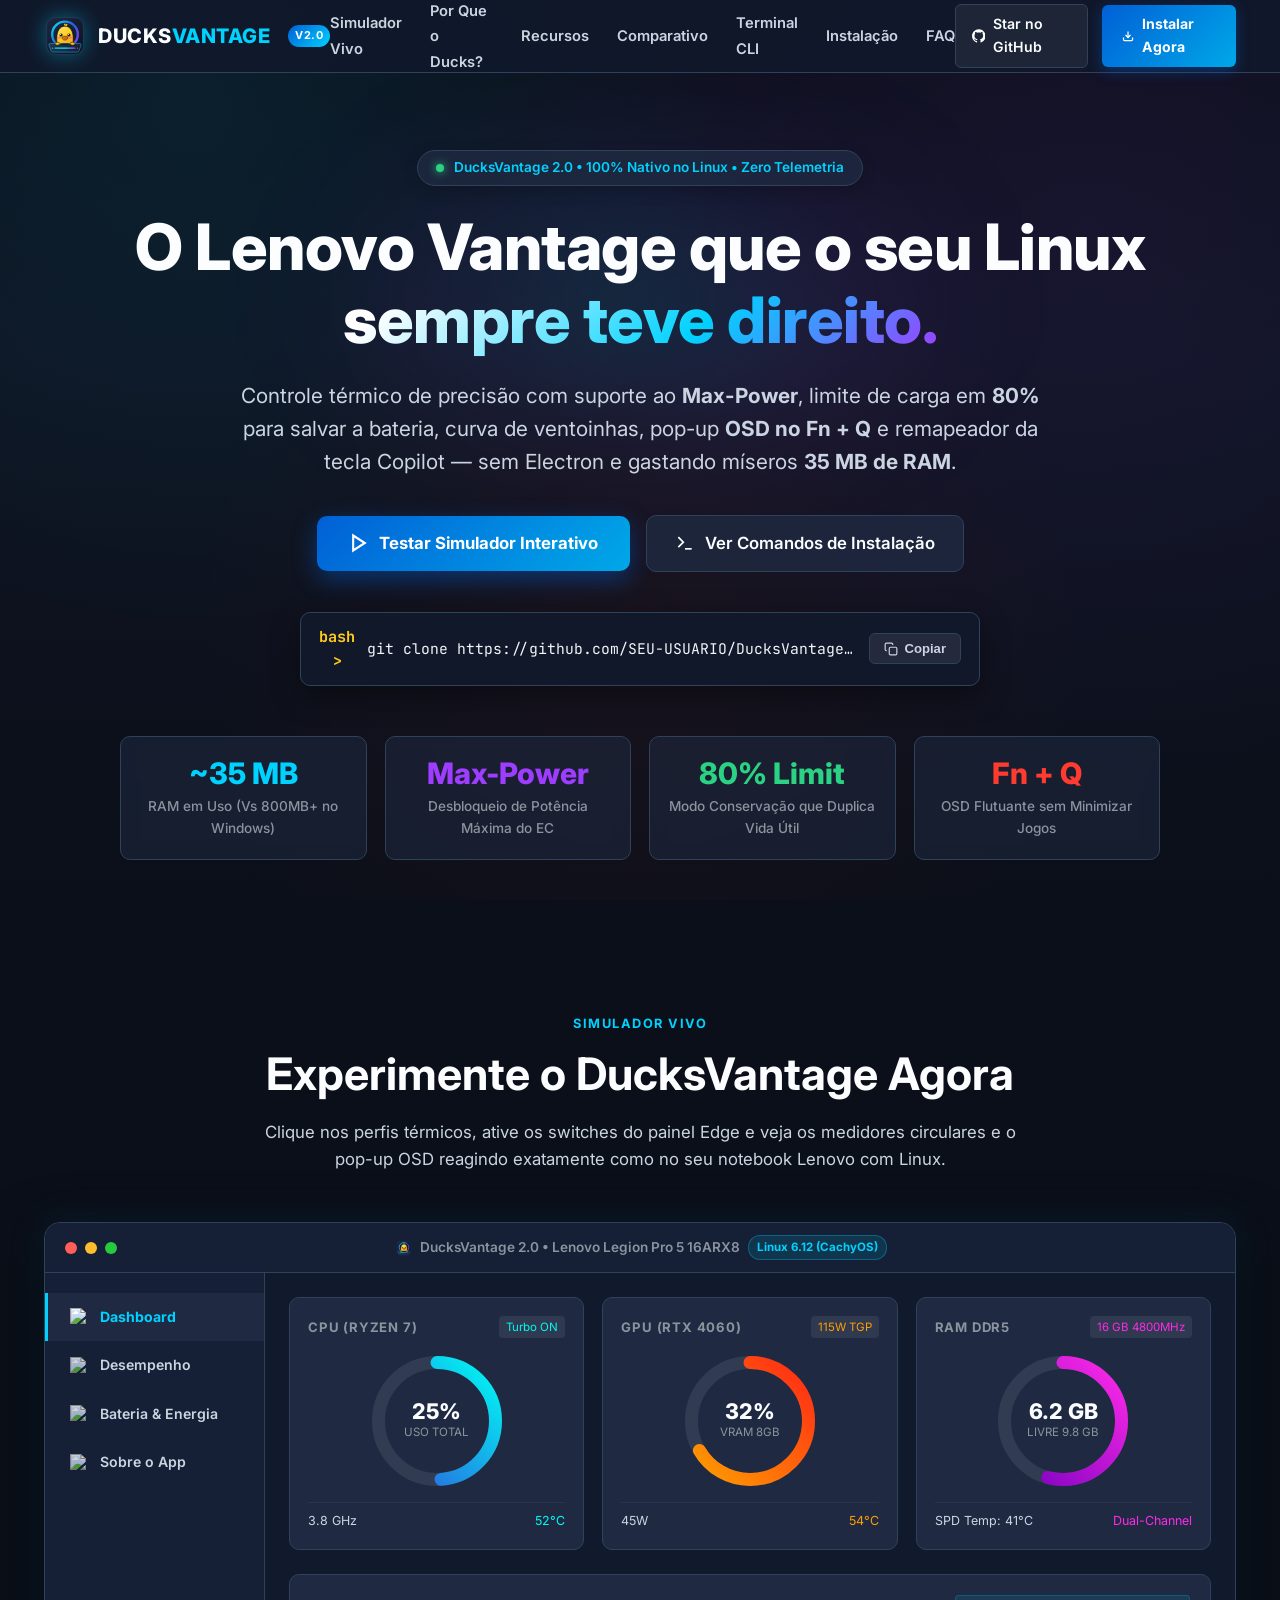
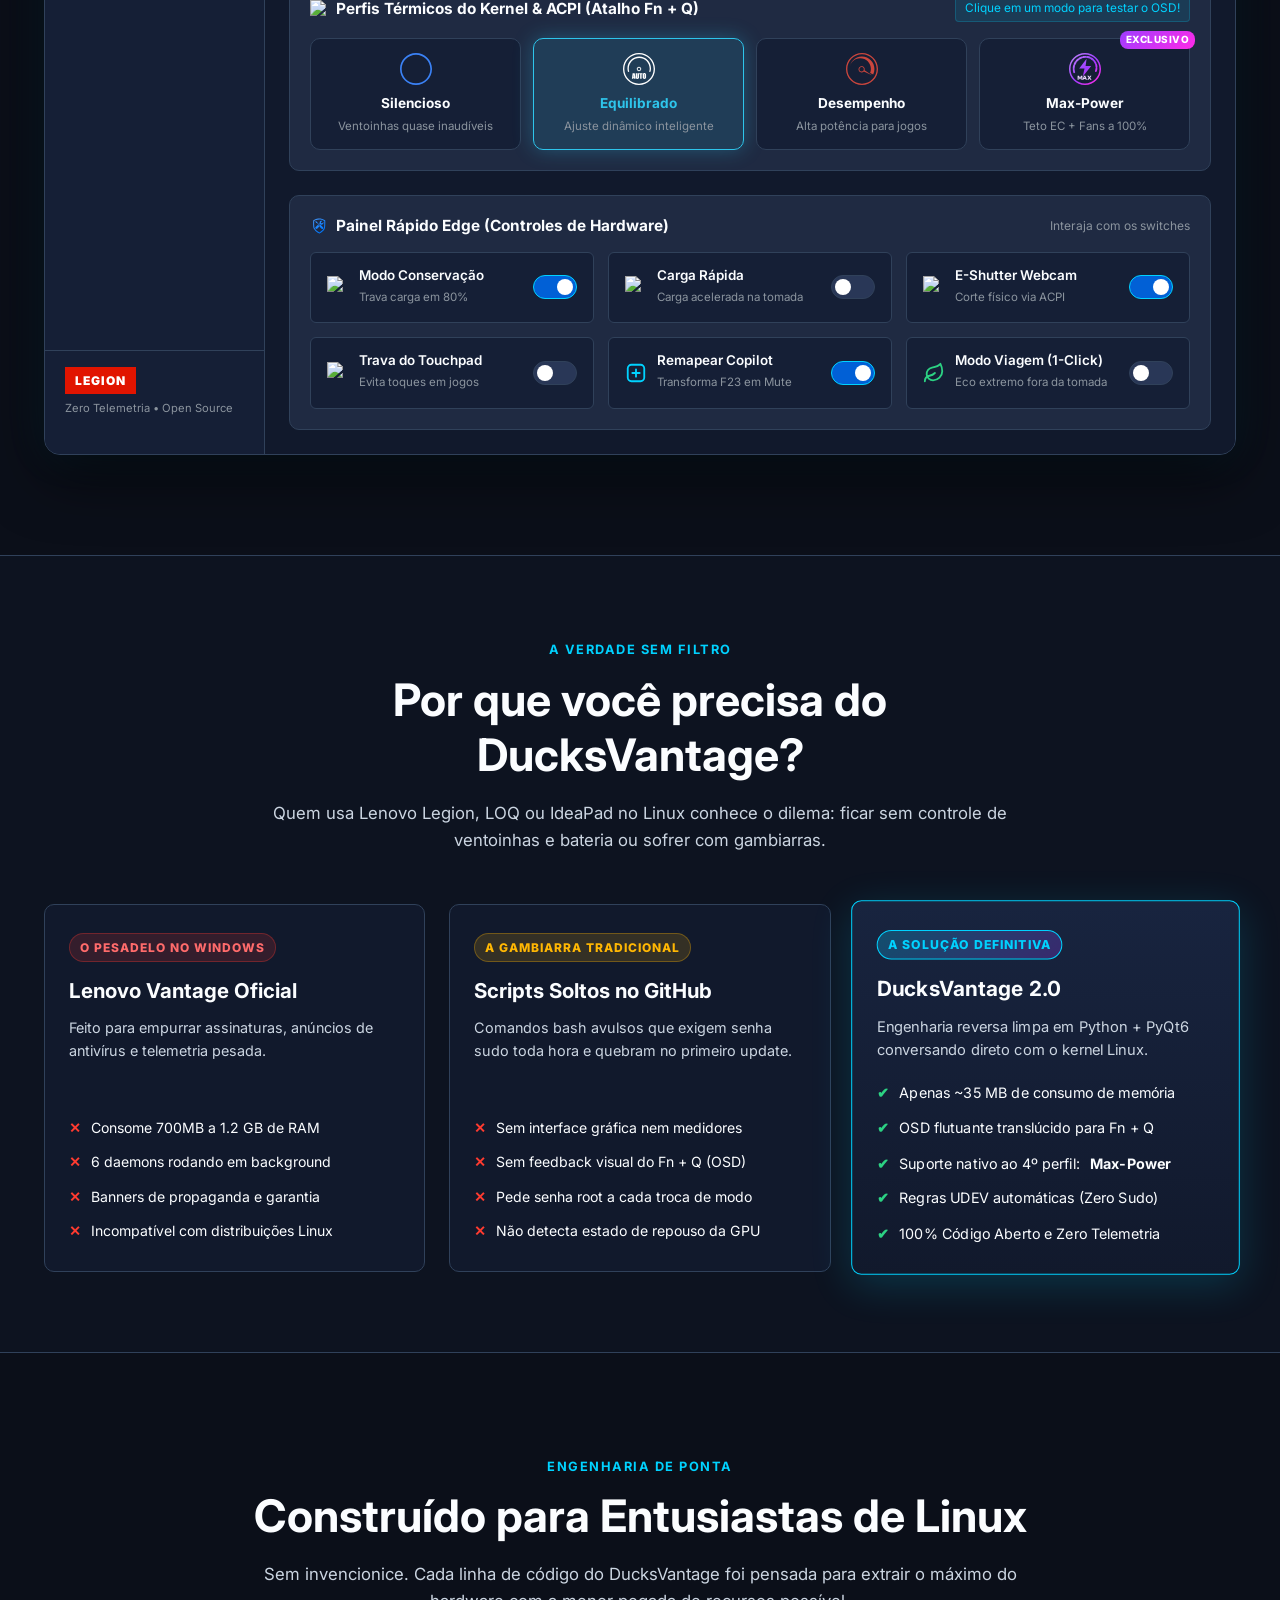
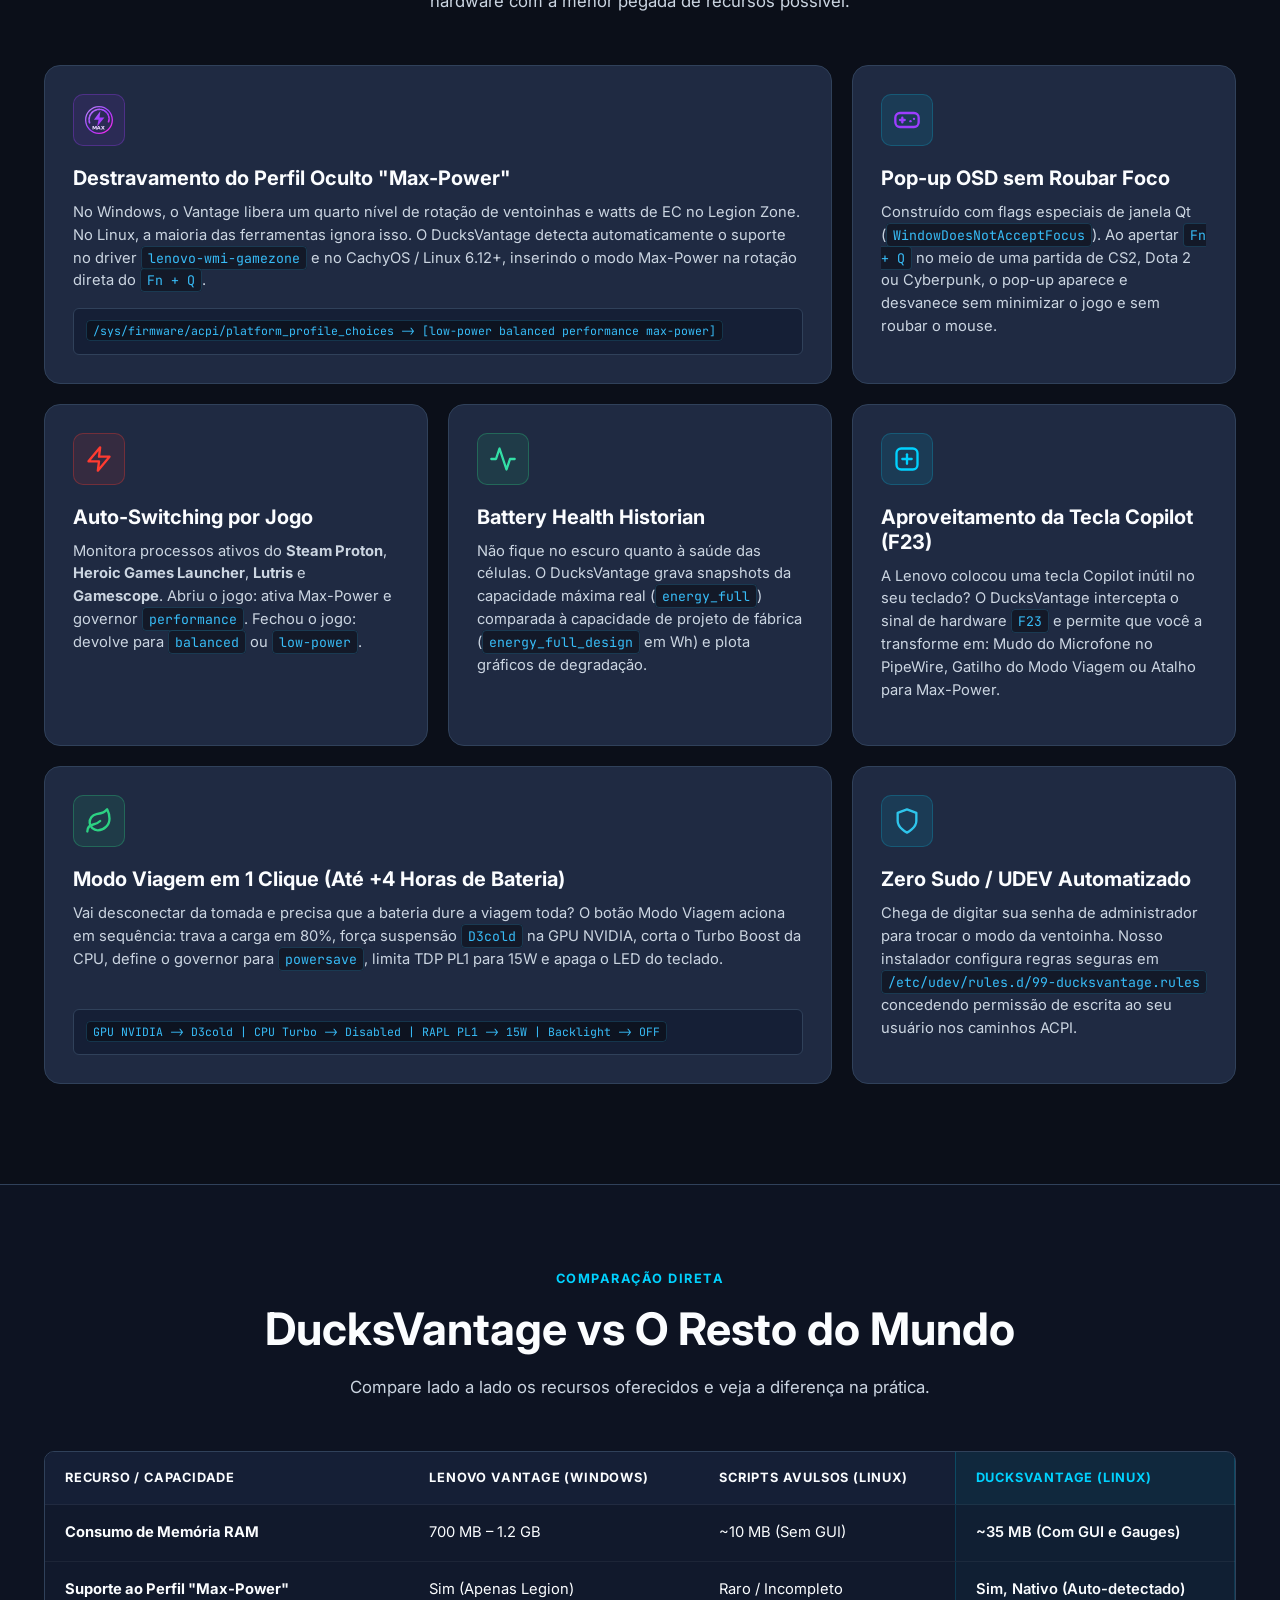
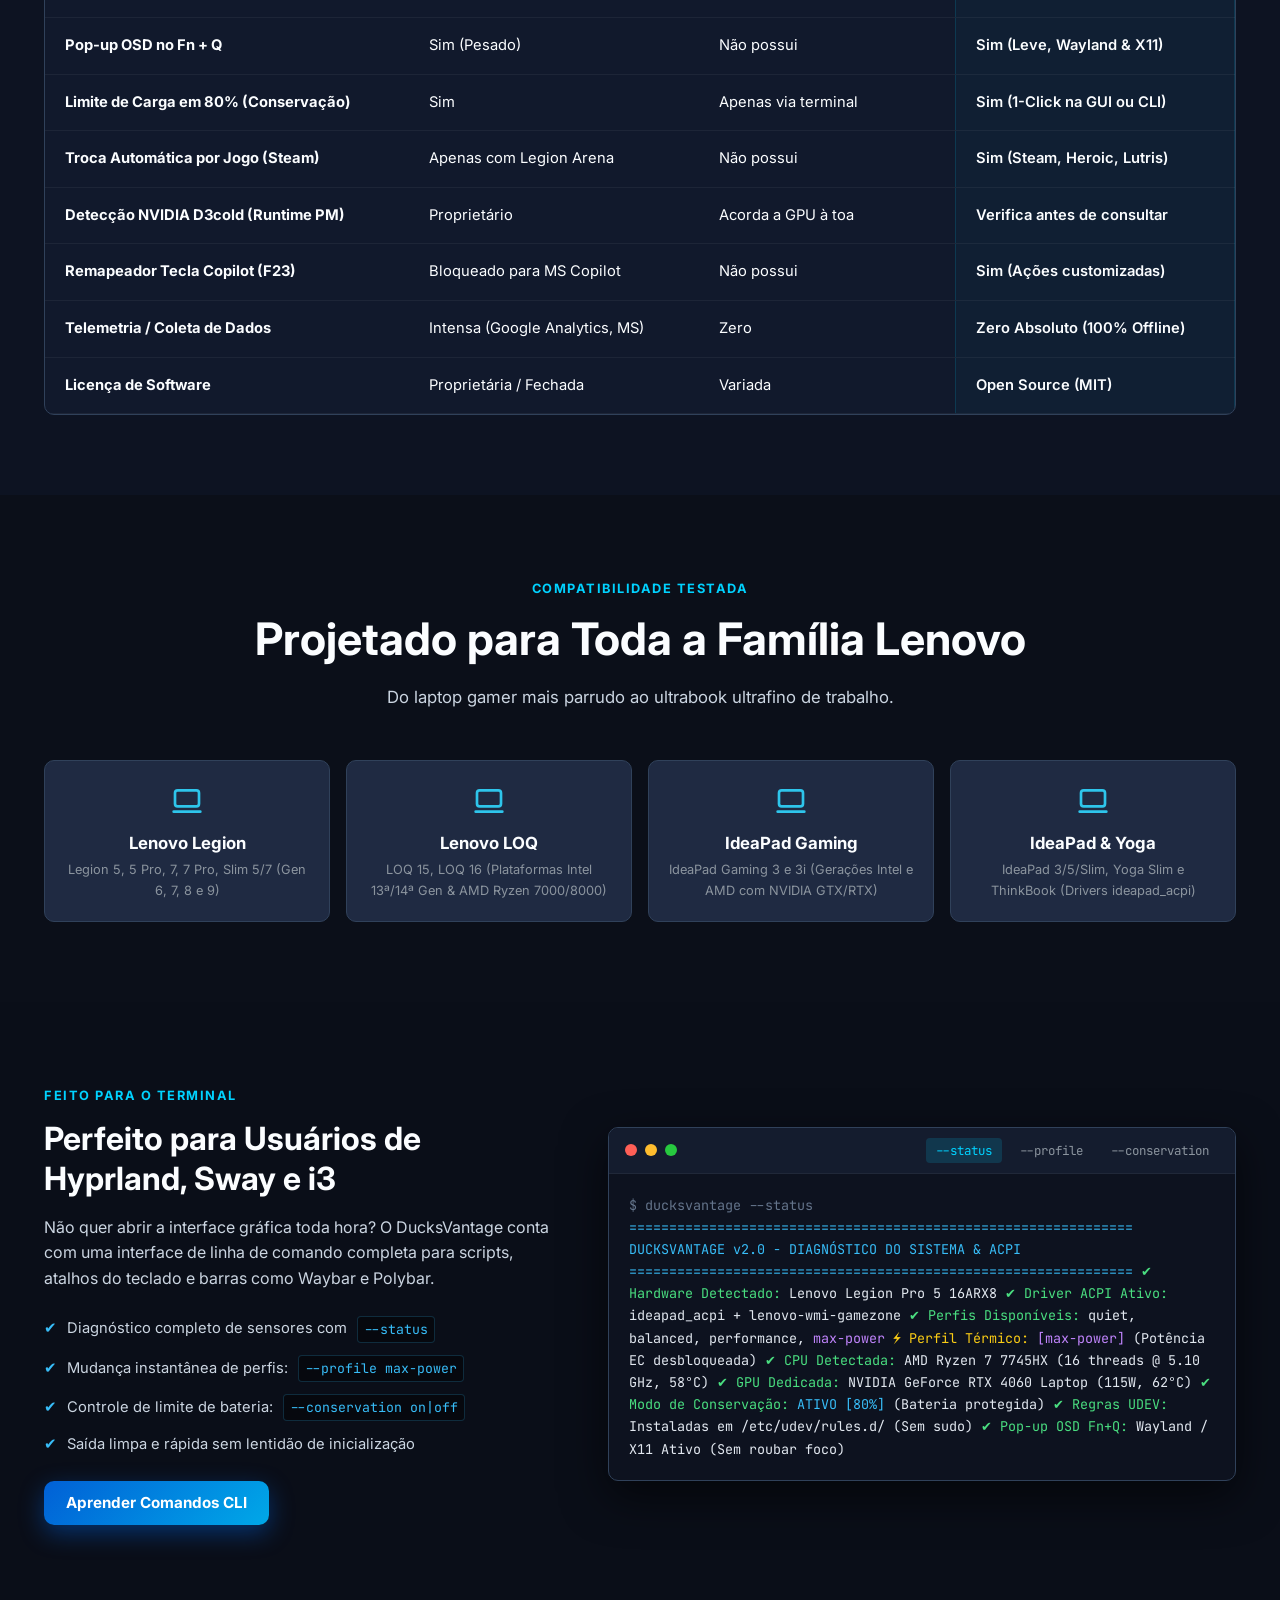
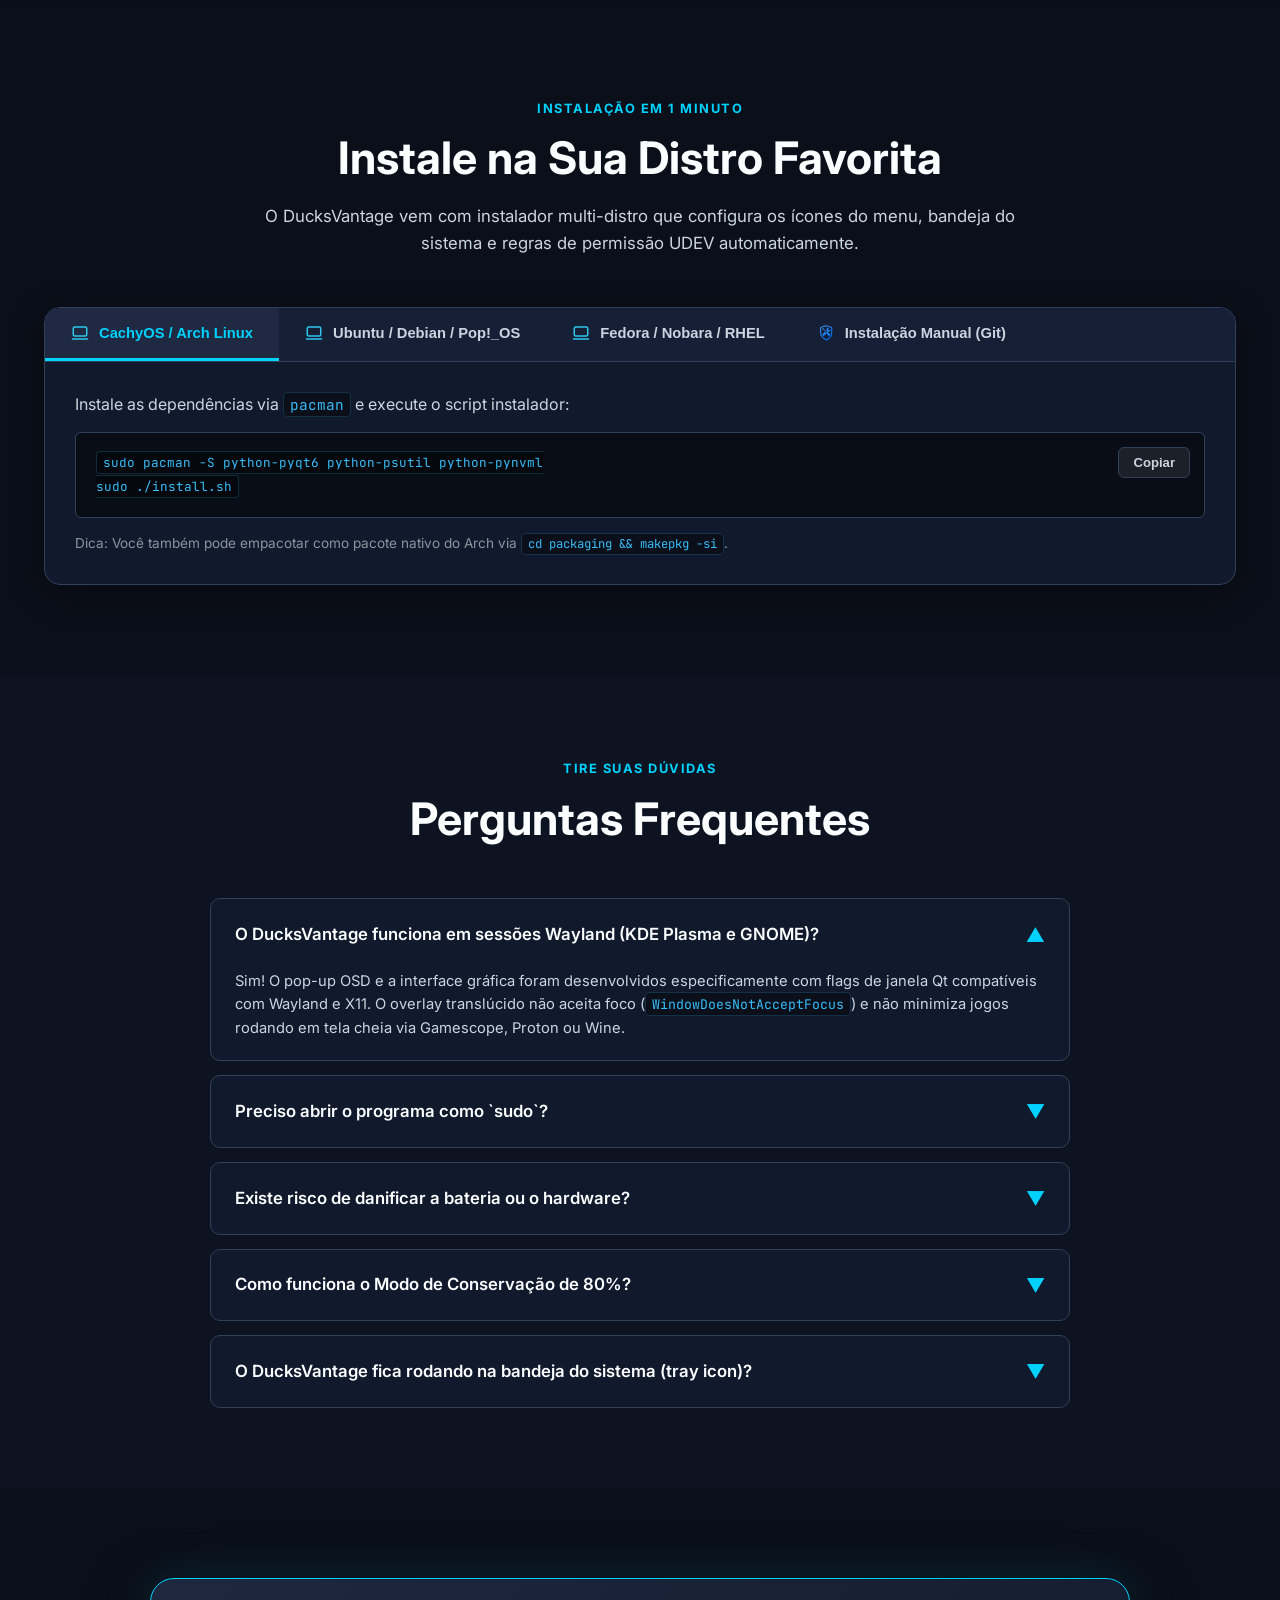
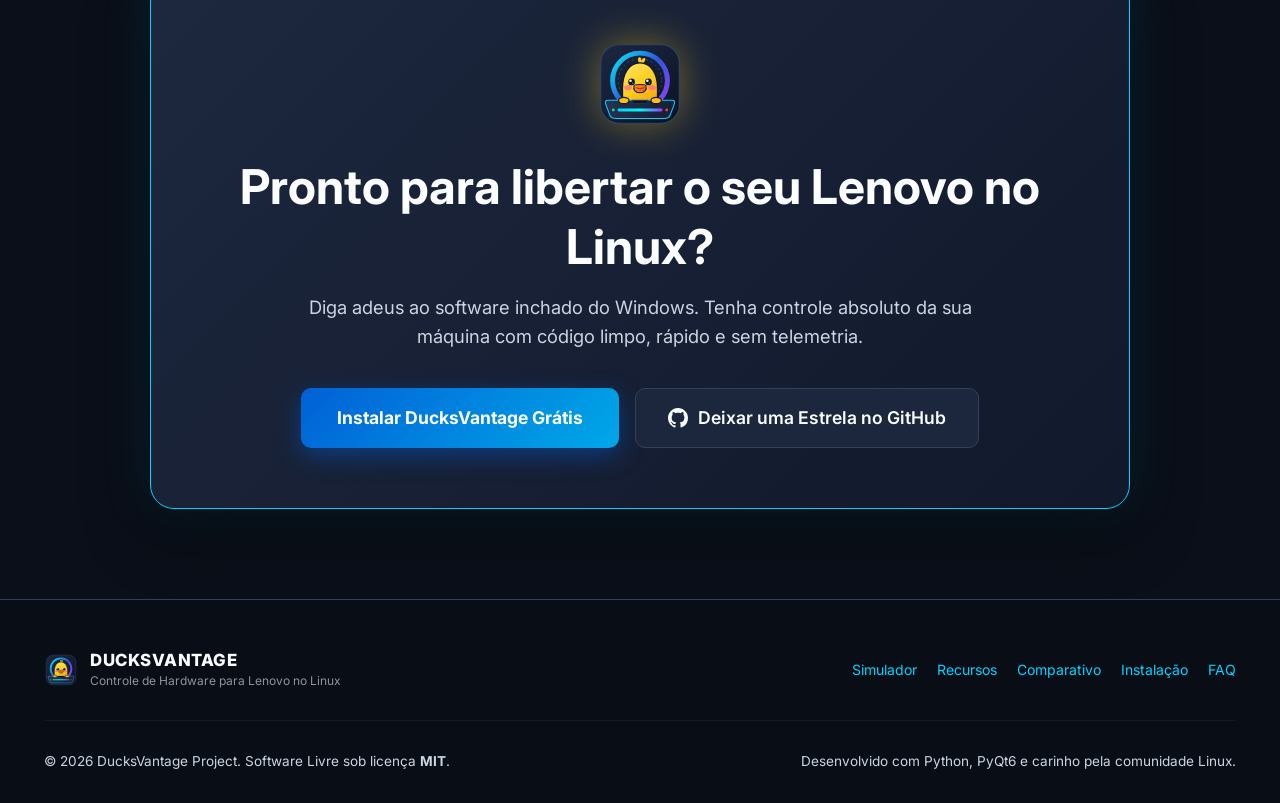
==== docs/index.html @ ff593cd6 "feat: inicializa Ducksvantage com suporte a max-power, ícone SVG e arquitetura de elite" ====
<!DOCTYPE html>
<html lang="pt-BR">
<head>
  <meta charset="UTF-8">
  <meta name="viewport" content="width=device-width, initial-scale=1.0">
  <title>DucksVantage - O Lenovo Vantage que o Linux Merece</title>
  
  <!-- Metadados de SEO & Redes Sociais -->
  <meta name="description" content="Controle de hardware, energia e ventoinhas para Lenovo Legion, LOQ, IdeaPad e Yoga no Linux. Feito em Python + PyQt6, 100% nativo, sem Electron e sem telemetria.">
  <meta name="keywords" content="Lenovo, Vantage, Legion, LOQ, IdeaPad, Linux, ACPI, PyQt6, CachyOS, Arch Linux, max-power, OSD, Fn+Q">
  <meta name="author" content="DucksVantage Project">
  <meta property="og:title" content="DucksVantage - O Lenovo Vantage que o Linux Merece">
  <meta property="og:description" content="Controle térmico de precisão, limite de carga em 80%, pop-up OSD do Fn+Q e perfil Max-Power no Linux sem Electron.">
  <meta property="og:type" content="website">
  <meta property="og:image" content="assets/icons/ducksvantage_logo.svg">
  
  <!-- Favicon com o Patinho Oficial -->
  <link rel="icon" type="image/svg+xml" href="assets/icons/ducksvantage_logo.svg">
  
  <!-- Fontes do Google (Inter & JetBrains Mono) -->
  <link rel="preconnect" href="https://fonts.googleapis.com">
  <link rel="preconnect" href="https://fonts.gstatic.com" crossorigin>
  <link href="https://fonts.googleapis.com/css2?family=Inter:wght@400;500;600;700;800;900&family=JetBrains+Mono:wght@400;600;700&display=swap" rel="stylesheet">
  
  <!-- Estilos da Landing Page -->
  <link rel="stylesheet" href="css/style.css">
</head>
<body>

  <!-- Gradientes Globais SVG para os Gauges e Ícones -->
  <svg width="0" height="0" style="position: absolute;">
    <defs>
      <linearGradient id="cpuGrad" x1="0%" y1="0%" x2="100%" y2="100%">
        <stop offset="0%" stop-color="#2D58DE"/>
        <stop offset="100%" stop-color="#00FAF3"/>
      </linearGradient>
      <linearGradient id="gpuGrad" x1="0%" y1="0%" x2="100%" y2="100%">
        <stop offset="0%" stop-color="#FF9F00"/>
        <stop offset="100%" stop-color="#FF2815"/>
      </linearGradient>
      <linearGradient id="ramGrad" x1="0%" y1="0%" x2="100%" y2="100%">
        <stop offset="0%" stop-color="#7800BF"/>
        <stop offset="100%" stop-color="#FF2AE8"/>
      </linearGradient>
    </defs>
  </svg>

  <!-- ====================================================================
       NAVBAR
       ==================================================================== -->
  <nav class="navbar">
    <div class="container nav-container">
      <a href="#" class="brand">
        <img src="assets/icons/ducksvantage_logo.svg" alt="DucksVantage Logo" class="brand-icon">
        <span class="brand-text">DUCKS<span>VANTAGE</span></span>
        <span class="brand-badge">v2.0</span>
      </a>

      <ul class="nav-links">
        <li><a href="#simulador">Simulador Vivo</a></li>
        <li><a href="#por-que">Por Que o Ducks?</a></li>
        <li><a href="#recursos">Recursos</a></li>
        <li><a href="#comparativo">Comparativo</a></li>
        <li><a href="#terminal">Terminal CLI</a></li>
        <li><a href="#instalacao">Instalação</a></li>
        <li><a href="#faq">FAQ</a></li>
      </ul>

      <div class="nav-actions">
        <a href="https://github.com" target="_blank" class="btn-github" id="nav-github-link">
          <svg width="18" height="18" viewBox="0 0 24 24" fill="currentColor">
            <path d="M12 0C5.37 0 0 5.37 0 12c0 5.31 3.435 9.795 8.205 11.385.6.105.825-.255.825-.57 0-.285-.015-1.23-.015-2.235-3.015.555-3.795-.735-4.035-1.41-.135-.345-.72-1.41-1.23-1.695-.42-.225-1.02-.78-.015-.795.945-.015 1.62.87 1.845 1.23 1.08 1.815 2.805 1.305 3.495.99.105-.78.42-1.305.765-1.605-2.67-.3-5.46-1.335-5.46-5.925 0-1.305.465-2.385 1.23-3.225-.12-.3-.54-1.53.12-3.18 0 0 1.005-.315 3.3 1.23.96-.27 1.98-.405 3-.405s2.04.135 3 .405c2.295-1.56 3.3-1.23 3.3-1.23.66 1.65.24 2.88.12 3.18.765.84 1.23 1.905 1.23 3.225 0 4.605-2.805 5.625-5.475 5.925.435.375.81 1.095.81 2.22 0 1.605-.015 2.895-.015 3.3 0 .315.225.69.825.57A12.02 12.02 0 0024 12c0-6.63-5.37-12-12-12z"/>
          </svg>
          <span>Star no GitHub</span>
        </a>
        <a href="#instalacao" class="btn-cta">
          <svg width="16" height="16" viewBox="0 0 24 24" fill="none" stroke="currentColor" stroke-width="2.5">
            <path d="M21 15v4a2 2 0 0 1-2 2H5a2 2 0 0 1-2-2v-4"/>
            <polyline points="7 10 12 15 17 10"/>
            <line x1="12" y1="15" x2="12" y2="3"/>
          </svg>
          <span>Instalar Agora</span>
        </a>
        <button class="mobile-toggle" aria-label="Abrir Menu">☰</button>
      </div>
    </div>
  </nav>

  <!-- ====================================================================
       HERO SECTION
       ==================================================================== -->
  <header class="hero">
    <div class="hero-glow"></div>
    <div class="container">
      
      <div class="hero-pill">
        <span class="hero-pill-dot"></span>
        <span>DucksVantage 2.0 • 100% Nativo no Linux • Zero Telemetria</span>
      </div>

      <h1 class="hero-title">
        O Lenovo Vantage que o seu Linux<br>
        <span class="gradient-text">sempre teve direito.</span>
      </h1>

      <p class="hero-subtitle">
        Controle térmico de precisão com suporte ao <b>Max-Power</b>, limite de carga em <b>80%</b> para salvar a bateria, curva de ventoinhas, pop-up <b>OSD no Fn + Q</b> e remapeador da tecla Copilot — sem Electron e gastando míseros <b>35 MB de RAM</b>.
      </p>

      <div class="hero-actions">
        <a href="#simulador" class="btn-hero-primary">
          <svg width="20" height="20" viewBox="0 0 24 24" fill="none" stroke="currentColor" stroke-width="2.5">
            <polygon points="5 3 19 12 5 21 5 3"/>
          </svg>
          <span>Testar Simulador Interativo</span>
        </a>
        <a href="#instalacao" class="btn-hero-secondary">
          <svg width="20" height="20" viewBox="0 0 24 24" fill="none" stroke="currentColor" stroke-width="2">
            <path d="M4 17l6-6-6-6"/>
            <path d="M12 19h8"/>
          </svg>
          <span>Ver Comandos de Instalação</span>
        </a>
      </div>

      <!-- Quick Install Box (Copiar em 1 Clique) -->
      <div class="install-command-box">
        <span class="prefix">bash &gt;</span>
        <code>git clone https://github.com/SEU-USUARIO/DucksVantage.git &amp;&amp; cd DucksVantage &amp;&amp; sudo ./install.sh</code>
        <button class="btn-copy" data-clipboard="git clone https://github.com/SEU-USUARIO/DucksVantage.git && cd DucksVantage && sudo ./install.sh">
          <svg width="14" height="14" viewBox="0 0 24 24" fill="none" stroke="currentColor" stroke-width="2">
            <rect x="9" y="9" width="13" height="13" rx="2" ry="2"/>
            <path d="M5 15H4a2 2 0 0 1-2-2V4a2 2 0 0 1 2-2h9a2 2 0 0 1 2 2v1"/>
          </svg>
          <span>Copiar</span>
        </button>
      </div>

      <!-- Stats Grid -->
      <div class="hero-stats">
        <div class="stat-card">
          <div class="stat-val accent-cyan">~35 MB</div>
          <div class="stat-label">RAM em Uso (Vs 800MB+ no Windows)</div>
        </div>
        <div class="stat-card">
          <div class="stat-val accent-purple">Max-Power</div>
          <div class="stat-label">Desbloqueio de Potência Máxima do EC</div>
        </div>
        <div class="stat-card">
          <div class="stat-val accent-green">80% Limit</div>
          <div class="stat-label">Modo Conservação que Duplica Vida Útil</div>
        </div>
        <div class="stat-card">
          <div class="stat-val accent-red">Fn + Q</div>
          <div class="stat-label">OSD Flutuante sem Minimizar Jogos</div>
        </div>
      </div>

    </div>
  </header>

  <!-- ====================================================================
       INTERACTIVE SIMULATOR (DASHBOARD AO VIVO)
       ==================================================================== -->
  <section class="simulator-section" id="simulador">
    <div class="container">
      
      <div class="section-header">
        <span class="section-tag">SIMULADOR VIVO</span>
        <h2 class="section-title">Experimente o DucksVantage Agora</h2>
        <p class="section-desc">
          Clique nos perfis térmicos, ative os switches do painel Edge e veja os medidores circulares e o pop-up OSD reagindo exatamente como no seu notebook Lenovo com Linux.
        </p>
      </div>

      <!-- Janela do App DucksVantage -->
      <div class="app-window">
        <!-- Titlebar -->
        <div class="window-titlebar">
          <div class="window-controls">
            <span class="win-dot dot-red"></span>
            <span class="win-dot dot-yellow"></span>
            <span class="win-dot dot-green"></span>
          </div>
          <div class="window-title">
            <img src="assets/icons/ducksvantage_logo.svg" width="16" height="16" alt="Duck icon">
            <span>DucksVantage 2.0 • Lenovo Legion Pro 5 16ARX8</span>
            <span class="window-chip">Linux 6.12 (CachyOS)</span>
          </div>
          <div style="width: 50px;"></div>
        </div>

        <div class="app-body">
          <!-- Sidebar -->
          <aside class="app-sidebar">
            <ul class="app-nav-list">
              <li class="app-nav-item active">
                <img src="assets/icons/nav_dashboard_active.svg" alt="Dashboard">
                <span>Dashboard</span>
              </li>
              <li class="app-nav-item">
                <img src="assets/icons/nav_performance.svg" alt="Performance">
                <span>Desempenho</span>
              </li>
              <li class="app-nav-item">
                <img src="assets/icons/nav_battery.svg" alt="Bateria">
                <span>Bateria &amp; Energia</span>
              </li>
              <li class="app-nav-item">
                <img src="assets/icons/nav_about.svg" alt="Sobre">
                <span>Sobre o App</span>
              </li>
            </ul>

            <div class="sidebar-brand-box">
              <span class="lenovo-red-badge">LEGION</span>
              <p style="font-size: 0.7rem; color: #8b949e; margin-top: 6px;">Zero Telemetria • Open Source</p>
            </div>
          </aside>

          <!-- Dashboard Content -->
          <main class="app-content">

            <!-- 1. Gauges Circulares QPainter -->
            <div class="gauges-row">
              <!-- CPU Gauge -->
              <div class="gauge-card">
                <div class="gauge-header">
                  <span class="gauge-label">CPU (Ryzen 7)</span>
                  <span class="gauge-badge" style="color: #00FAF3;">Turbo ON</span>
                </div>
                <div class="gauge-svg-container">
                  <svg class="gauge-svg" viewBox="0 0 100 100">
                    <circle class="gauge-bg-circle" cx="50" cy="50" r="45"></circle>
                    <circle id="sim-cpu-circle" class="gauge-progress-circle circle-cpu" cx="50" cy="50" r="45"></circle>
                  </svg>
                  <div class="gauge-center-text">
                    <div class="gauge-val" id="sim-cpu-val">24%</div>
                    <div class="gauge-unit">USO TOTAL</div>
                  </div>
                </div>
                <div class="gauge-footer-meta">
                  <span id="sim-cpu-clock">3.8 GHz</span>
                  <span id="sim-cpu-temp" style="color: #00FAF3;">52°C</span>
                </div>
              </div>

              <!-- GPU Gauge -->
              <div class="gauge-card">
                <div class="gauge-header">
                  <span class="gauge-label">GPU (RTX 4060)</span>
                  <span class="gauge-badge" style="color: #FF9F00;">115W TGP</span>
                </div>
                <div class="gauge-svg-container">
                  <svg class="gauge-svg" viewBox="0 0 100 100">
                    <circle class="gauge-bg-circle" cx="50" cy="50" r="45"></circle>
                    <circle id="sim-gpu-circle" class="gauge-progress-circle circle-gpu" cx="50" cy="50" r="45"></circle>
                  </svg>
                  <div class="gauge-center-text">
                    <div class="gauge-val" id="sim-gpu-val">32%</div>
                    <div class="gauge-unit">VRAM 8GB</div>
                  </div>
                </div>
                <div class="gauge-footer-meta">
                  <span id="sim-gpu-watt">45W</span>
                  <span id="sim-gpu-temp" style="color: #FF9F00;">54°C</span>
                </div>
              </div>

              <!-- RAM Gauge -->
              <div class="gauge-card">
                <div class="gauge-header">
                  <span class="gauge-label">RAM DDR5</span>
                  <span class="gauge-badge" style="color: #FF2AE8;">16 GB 4800MHz</span>
                </div>
                <div class="gauge-svg-container">
                  <svg class="gauge-svg" viewBox="0 0 100 100">
                    <circle class="gauge-bg-circle" cx="50" cy="50" r="45"></circle>
                    <circle id="sim-ram-circle" class="gauge-progress-circle circle-ram" cx="50" cy="50" r="45"></circle>
                  </svg>
                  <div class="gauge-center-text">
                    <div class="gauge-val" id="sim-ram-val">6.2 GB</div>
                    <div class="gauge-unit">LIVRE 9.8 GB</div>
                  </div>
                </div>
                <div class="gauge-footer-meta">
                  <span>SPD Temp: 41°C</span>
                  <span style="color: #FF2AE8;">Dual-Channel</span>
                </div>
              </div>
            </div>

            <!-- 2. Thermal Profiles (Perfis Térmicos) -->
            <div class="thermal-section-card">
              <div class="card-title-row">
                <h4>
                  <img src="assets/icons/fan.svg" width="18" height="18" alt="Fan icon">
                  Perfis Térmicos do Kernel &amp; ACPI (Atalho Fn + Q)
                </h4>
                <span class="hint-pill">Clique em um modo para testar o OSD!</span>
              </div>

              <div class="thermal-modes-grid">
                <!-- Modo Silencioso -->
                <div class="thermal-btn" data-mode="quiet">
                  <img src="assets/icons/thermal_quiet.svg" class="mode-icon" alt="Quiet">
                  <div class="mode-name">Silencioso</div>
                  <div class="mode-desc">Ventoinhas quase inaudíveis</div>
                </div>

                <!-- Modo Equilibrado -->
                <div class="thermal-btn active-balanced" data-mode="balanced">
                  <img src="assets/icons/thermal_balanced.svg" class="mode-icon" alt="Balanced">
                  <div class="mode-name">Equilibrado</div>
                  <div class="mode-desc">Ajuste dinâmico inteligente</div>
                </div>

                <!-- Modo Desempenho -->
                <div class="thermal-btn" data-mode="performance">
                  <img src="assets/icons/thermal_performance.svg" class="mode-icon" alt="Performance">
                  <div class="mode-name">Desempenho</div>
                  <div class="mode-desc">Alta potência para jogos</div>
                </div>

                <!-- Modo Max-Power -->
                <div class="thermal-btn" data-mode="max-power">
                  <span class="badge-special">EXCLUSIVO</span>
                  <img src="assets/icons/thermal_max_power.svg" class="mode-icon" alt="Max Power">
                  <div class="mode-name">Max-Power</div>
                  <div class="mode-desc">Teto EC + Fans a 100%</div>
                </div>
              </div>
            </div>

            <!-- 3. Painel Rápido Edge (Switches) -->
            <div class="thermal-section-card" style="margin-bottom: 0;">
              <div class="card-title-row">
                <h4>
                  <img src="assets/icons/tools.svg" width="18" height="18" alt="Tools icon">
                  Painel Rápido Edge (Controles de Hardware)
                </h4>
                <span style="font-size: 0.75rem; color: #8b949e;">Interaja com os switches</span>
              </div>

              <div class="edge-switches-grid">
                <!-- Modo Conservação -->
                <div class="switch-card">
                  <div class="switch-info">
                    <img src="assets/icons/edge_conservation.svg" class="switch-icon" alt="Conservation">
                    <div class="switch-text">
                      <h5>Modo Conservação</h5>
                      <small>Trava carga em 80%</small>
                    </div>
                  </div>
                  <label class="toggle-control">
                    <input type="checkbox" id="toggle-conservation" checked>
                    <span class="toggle-slider"></span>
                  </label>
                </div>

                <!-- Rapid Charge -->
                <div class="switch-card">
                  <div class="switch-info">
                    <img src="assets/icons/edge_rapid_charge.svg" class="switch-icon" alt="Rapid Charge">
                    <div class="switch-text">
                      <h5>Carga Rápida</h5>
                      <small>Carga acelerada na tomada</small>
                    </div>
                  </div>
                  <label class="toggle-control">
                    <input type="checkbox" id="toggle-rapid">
                    <span class="toggle-slider"></span>
                  </label>
                </div>

                <!-- Obturador E-Shutter -->
                <div class="switch-card">
                  <div class="switch-info">
                    <img src="assets/icons/edge_camera.svg" class="switch-icon" alt="Camera">
                    <div class="switch-text">
                      <h5>E-Shutter Webcam</h5>
                      <small>Corte físico via ACPI</small>
                    </div>
                  </div>
                  <label class="toggle-control">
                    <input type="checkbox" id="toggle-camera" checked>
                    <span class="toggle-slider"></span>
                  </label>
                </div>

                <!-- Trava de Touchpad -->
                <div class="switch-card">
                  <div class="switch-info">
                    <img src="assets/icons/edge_touchpad.svg" class="switch-icon" alt="Touchpad">
                    <div class="switch-text">
                      <h5>Trava do Touchpad</h5>
                      <small>Evita toques em jogos</small>
                    </div>
                  </div>
                  <label class="toggle-control">
                    <input type="checkbox" id="toggle-touchpad">
                    <span class="toggle-slider"></span>
                  </label>
                </div>

                <!-- Tecla Copilot F23 -->
                <div class="switch-card">
                  <div class="switch-info">
                    <img src="assets/icons/copilot_key.svg" class="switch-icon" alt="Copilot">
                    <div class="switch-text">
                      <h5>Remapear Copilot</h5>
                      <small>Transforma F23 em Mute</small>
                    </div>
                  </div>
                  <label class="toggle-control">
                    <input type="checkbox" id="toggle-copilot" checked>
                    <span class="toggle-slider"></span>
                  </label>
                </div>

                <!-- Modo Viagem -->
                <div class="switch-card">
                  <div class="switch-info">
                    <img src="assets/icons/eco_travel.svg" class="switch-icon" alt="Travel">
                    <div class="switch-text">
                      <h5>Modo Viagem (1-Click)</h5>
                      <small>Eco extremo fora da tomada</small>
                    </div>
                  </div>
                  <label class="toggle-control">
                    <input type="checkbox" id="toggle-eco">
                    <span class="toggle-slider"></span>
                  </label>
                </div>
              </div>
            </div>

            <!-- 4. Pop-up OSD Flutuante (Simulação do Fn + Q) -->
            <div class="live-osd-overlay" id="sim-osd">
              <img src="assets/icons/thermal_balanced.svg" id="osd-icon" class="osd-icon" alt="OSD Icon">
              <div class="osd-text-block">
                <h4 id="osd-title">Modo Equilibrado</h4>
                <p id="osd-desc">Ajuste dinâmico inteligente (Balanced)</p>
              </div>
              <span class="osd-tag">Fn + Q</span>
            </div>

          </main>
        </div>
      </div>

    </div>
  </section>

  <!-- ====================================================================
       POR QUE O DUCKSVANTAGE? (COMPARAÇÃO REAL)
       ==================================================================== -->
  <section class="problem-solution-section" id="por-que">
    <div class="container">
      
      <div class="section-header">
        <span class="section-tag">A VERDADE SEM FILTRO</span>
        <h2 class="section-title">Por que você precisa do DucksVantage?</h2>
        <p class="section-desc">
          Quem usa Lenovo Legion, LOQ ou IdeaPad no Linux conhece o dilema: ficar sem controle de ventoinhas e bateria ou sofrer com gambiarras.
        </p>
      </div>

      <div class="comparison-cards-grid">
        <!-- Card 1: Lenovo Vantage no Windows -->
        <div class="comp-card">
          <span class="comp-badge badge-bad">O PESADELO NO WINDOWS</span>
          <h3>Lenovo Vantage Oficial</h3>
          <p>Feito para empurrar assinaturas, anúncios de antivírus e telemetria pesada.</p>
          <ul class="comp-list">
            <li class="comp-item"><span class="icon-bad">✕</span> Consome 700MB a 1.2 GB de RAM</li>
            <li class="comp-item"><span class="icon-bad">✕</span> 6 daemons rodando em background</li>
            <li class="comp-item"><span class="icon-bad">✕</span> Banners de propaganda e garantia</li>
            <li class="comp-item"><span class="icon-bad">✕</span> Incompatível com distribuições Linux</li>
          </ul>
        </div>

        <!-- Card 2: Scripts Soltos no Terminal -->
        <div class="comp-card">
          <span class="comp-badge badge-mid">A GAMBIARRA TRADICIONAL</span>
          <h3>Scripts Soltos no GitHub</h3>
          <p>Comandos bash avulsos que exigem senha sudo toda hora e quebram no primeiro update.</p>
          <ul class="comp-list">
            <li class="comp-item"><span class="icon-bad">✕</span> Sem interface gráfica nem medidores</li>
            <li class="comp-item"><span class="icon-bad">✕</span> Sem feedback visual do Fn + Q (OSD)</li>
            <li class="comp-item"><span class="icon-bad">✕</span> Pede senha root a cada troca de modo</li>
            <li class="comp-item"><span class="icon-bad">✕</span> Não detecta estado de repouso da GPU</li>
          </ul>
        </div>

        <!-- Card 3: DucksVantage (O Vencedor) -->
        <div class="comp-card highlight">
          <span class="comp-badge badge-winner">A SOLUÇÃO DEFINITIVA</span>
          <h3>DucksVantage 2.0</h3>
          <p>Engenharia reversa limpa em Python + PyQt6 conversando direto com o kernel Linux.</p>
          <ul class="comp-list">
            <li class="comp-item"><span class="icon-good">✔</span> Apenas ~35 MB de consumo de memória</li>
            <li class="comp-item"><span class="icon-good">✔</span> OSD flutuante translúcido para Fn + Q</li>
            <li class="comp-item"><span class="icon-good">✔</span> Suporte nativo ao 4º perfil: <b>Max-Power</b></li>
            <li class="comp-item"><span class="icon-good">✔</span> Regras UDEV automáticas (Zero Sudo)</li>
            <li class="comp-item"><span class="icon-good">✔</span> 100% Código Aberto e Zero Telemetria</li>
          </ul>
        </div>
      </div>

    </div>
  </section>

  <!-- ====================================================================
       BENTO GRID DE FEATURES PODEROSAS
       ==================================================================== -->
  <section class="features-section" id="recursos">
    <div class="container">
      
      <div class="section-header">
        <span class="section-tag">ENGENHARIA DE PONTA</span>
        <h2 class="section-title">Construído para Entusiastas de Linux</h2>
        <p class="section-desc">
          Sem invencionice. Cada linha de código do DucksVantage foi pensada para extrair o máximo do hardware com a menor pegada de recursos possível.
        </p>
      </div>

      <div class="bento-grid">
        <!-- Feature 1: Max-Power (Span 2) -->
        <div class="bento-item col-span-2">
          <div class="bento-icon-wrapper purple">
            <img src="assets/icons/thermal_max_power.svg" alt="Max Power">
          </div>
          <h3>Destravamento do Perfil Oculto "Max-Power"</h3>
          <p>
            No Windows, o Vantage libera um quarto nível de rotação de ventoinhas e watts de EC no Legion Zone. No Linux, a maioria das ferramentas ignora isso. O DucksVantage detecta automaticamente o suporte no driver <code>lenovo-wmi-gamezone</code> e no CachyOS / Linux 6.12+, inserindo o modo Max-Power na rotação direta do <code>Fn + Q</code>.
          </p>
          <div class="bento-mini-demo">
            <code>/sys/firmware/acpi/platform_profile_choices -&gt; [low-power balanced performance max-power]</code>
          </div>
        </div>

        <!-- Feature 2: OSD sem Roubar Foco -->
        <div class="bento-item">
          <div class="bento-icon-wrapper">
            <img src="assets/icons/game_controller.svg" alt="Gaming OSD">
          </div>
          <h3>Pop-up OSD sem Roubar Foco</h3>
          <p>
            Construído com flags especiais de janela Qt (<code>WindowDoesNotAcceptFocus</code>). Ao apertar <code>Fn + Q</code> no meio de uma partida de CS2, Dota 2 ou Cyberpunk, o pop-up aparece e desvanece sem minimizar o jogo e sem roubar o mouse.
          </p>
        </div>

        <!-- Feature 3: Game Auto-Switching -->
        <div class="bento-item">
          <div class="bento-icon-wrapper red">
            <img src="assets/icons/turbo.svg" alt="Auto switch">
          </div>
          <h3>Auto-Switching por Jogo</h3>
          <p>
            Monitora processos ativos do <b>Steam Proton</b>, <b>Heroic Games Launcher</b>, <b>Lutris</b> e <b>Gamescope</b>. Abriu o jogo: ativa Max-Power e governor <code>performance</code>. Fechou o jogo: devolve para <code>balanced</code> ou <code>low-power</code>.
          </p>
        </div>

        <!-- Feature 4: Battery Historian -->
        <div class="bento-item">
          <div class="bento-icon-wrapper green">
            <img src="assets/icons/chart_health.svg" alt="Battery Chart">
          </div>
          <h3>Battery Health Historian</h3>
          <p>
            Não fique no escuro quanto à saúde das células. O DucksVantage grava snapshots da capacidade máxima real (<code>energy_full</code>) comparada à capacidade de projeto de fábrica (<code>energy_full_design</code> em Wh) e plota gráficos de degradação.
          </p>
        </div>

        <!-- Feature 5: Remapeador da Tecla Copilot -->
        <div class="bento-item">
          <div class="bento-icon-wrapper">
            <img src="assets/icons/copilot_key.svg" alt="Copilot key">
          </div>
          <h3>Aproveitamento da Tecla Copilot (F23)</h3>
          <p>
            A Lenovo colocou uma tecla Copilot inútil no seu teclado? O DucksVantage intercepta o sinal de hardware <code>F23</code> e permite que você a transforme em: Mudo do Microfone no PipeWire, Gatilho do Modo Viagem ou Atalho para Max-Power.
          </p>
        </div>

        <!-- Feature 6: Eco-Travel Mode (Span 2) -->
        <div class="bento-item col-span-2">
          <div class="bento-icon-wrapper green">
            <img src="assets/icons/eco_travel.svg" alt="Eco travel">
          </div>
          <h3>Modo Viagem em 1 Clique (Até +4 Horas de Bateria)</h3>
          <p>
            Vai desconectar da tomada e precisa que a bateria dure a viagem toda? O botão Modo Viagem aciona em sequência: trava a carga em 80%, força suspensão <code>D3cold</code> na GPU NVIDIA, corta o Turbo Boost da CPU, define o governor para <code>powersave</code>, limita TDP PL1 para 15W e apaga o LED do teclado.
          </p>
          <div class="bento-mini-demo">
            <code>GPU NVIDIA -&gt; D3cold | CPU Turbo -&gt; Disabled | RAPL PL1 -&gt; 15W | Backlight -&gt; OFF</code>
          </div>
        </div>

        <!-- Feature 7: Zero Sudo -->
        <div class="bento-item">
          <div class="bento-icon-wrapper">
            <img src="assets/icons/shield.svg" alt="Security Shield">
          </div>
          <h3>Zero Sudo / UDEV Automatizado</h3>
          <p>
            Chega de digitar sua senha de administrador para trocar o modo da ventoinha. Nosso instalador configura regras seguras em <code>/etc/udev/rules.d/99-ducksvantage.rules</code> concedendo permissão de escrita ao seu usuário nos caminhos ACPI.
          </p>
        </div>
      </div>

    </div>
  </section>

  <!-- ====================================================================
       TABELA COMPARATIVA DETALHADA
       ==================================================================== -->
  <section class="comparison-table-section" id="comparativo">
    <div class="container">
      
      <div class="section-header">
        <span class="section-tag">COMPARAÇÃO DIRETA</span>
        <h2 class="section-title">DucksVantage vs O Resto do Mundo</h2>
        <p class="section-desc">
          Compare lado a lado os recursos oferecidos e veja a diferença na prática.
        </p>
      </div>

      <div class="table-wrapper">
        <table class="modern-table">
          <thead>
            <tr>
              <th>Recurso / Capacidade</th>
              <th>Lenovo Vantage (Windows)</th>
              <th>Scripts Avulsos (Linux)</th>
              <th class="th-highlight">DUCKSVANTAGE (Linux)</th>
            </tr>
          </thead>
          <tbody>
            <tr>
              <td><strong>Consumo de Memória RAM</strong></td>
              <td>700 MB – 1.2 GB</td>
              <td>~10 MB (Sem GUI)</td>
              <td class="td-highlight">~35 MB (Com GUI e Gauges)</td>
            </tr>
            <tr>
              <td><strong>Suporte ao Perfil "Max-Power"</strong></td>
              <td>Sim (Apenas Legion)</td>
              <td>Raro / Incompleto</td>
              <td class="td-highlight">Sim, Nativo (Auto-detectado)</td>
            </tr>
            <tr>
              <td><strong>Pop-up OSD no Fn + Q</strong></td>
              <td>Sim (Pesado)</td>
              <td>Não possui</td>
              <td class="td-highlight">Sim (Leve, Wayland &amp; X11)</td>
            </tr>
            <tr>
              <td><strong>Limite de Carga em 80% (Conservação)</strong></td>
              <td>Sim</td>
              <td>Apenas via terminal</td>
              <td class="td-highlight">Sim (1-Click na GUI ou CLI)</td>
            </tr>
            <tr>
              <td><strong>Troca Automática por Jogo (Steam)</strong></td>
              <td>Apenas com Legion Arena</td>
              <td>Não possui</td>
              <td class="td-highlight">Sim (Steam, Heroic, Lutris)</td>
            </tr>
            <tr>
              <td><strong>Detecção NVIDIA D3cold (Runtime PM)</strong></td>
              <td>Proprietário</td>
              <td>Acorda a GPU à toa</td>
              <td class="td-highlight">Verifica antes de consultar</td>
            </tr>
            <tr>
              <td><strong>Remapeador Tecla Copilot (F23)</strong></td>
              <td>Bloqueado para MS Copilot</td>
              <td>Não possui</td>
              <td class="td-highlight">Sim (Ações customizadas)</td>
            </tr>
            <tr>
              <td><strong>Telemetria / Coleta de Dados</strong></td>
              <td>Intensa (Google Analytics, MS)</td>
              <td>Zero</td>
              <td class="td-highlight">Zero Absoluto (100% Offline)</td>
            </tr>
            <tr>
              <td><strong>Licença de Software</strong></td>
              <td>Proprietária / Fechada</td>
              <td>Variada</td>
              <td class="td-highlight">Open Source (MIT)</td>
            </tr>
          </tbody>
        </table>
      </div>

    </div>
  </section>

  <!-- ====================================================================
       HARDWARE COMPATIBILITY MATRIX
       ==================================================================== -->
  <section class="hardware-section" id="compatibilidade">
    <div class="container">
      
      <div class="section-header">
        <span class="section-tag">COMPATIBILIDADE TESTADA</span>
        <h2 class="section-title">Projetado para Toda a Família Lenovo</h2>
        <p class="section-desc">
          Do laptop gamer mais parrudo ao ultrabook ultrafino de trabalho.
        </p>
      </div>

      <div class="hardware-chips-grid">
        <div class="hw-card">
          <div class="hw-card-icon">
            <img src="assets/icons/laptop.svg" width="32" height="32" alt="Legion">
          </div>
          <h4>Lenovo Legion</h4>
          <p>Legion 5, 5 Pro, 7, 7 Pro, Slim 5/7 (Gen 6, 7, 8 e 9)</p>
        </div>

        <div class="hw-card">
          <div class="hw-card-icon">
            <img src="assets/icons/laptop.svg" width="32" height="32" alt="LOQ">
          </div>
          <h4>Lenovo LOQ</h4>
          <p>LOQ 15, LOQ 16 (Plataformas Intel 13ª/14ª Gen &amp; AMD Ryzen 7000/8000)</p>
        </div>

        <div class="hw-card">
          <div class="hw-card-icon">
            <img src="assets/icons/laptop.svg" width="32" height="32" alt="IdeaPad Gaming">
          </div>
          <h4>IdeaPad Gaming</h4>
          <p>IdeaPad Gaming 3 e 3i (Gerações Intel e AMD com NVIDIA GTX/RTX)</p>
        </div>

        <div class="hw-card">
          <div class="hw-card-icon">
            <img src="assets/icons/laptop.svg" width="32" height="32" alt="Yoga & IdeaPad">
          </div>
          <h4>IdeaPad &amp; Yoga</h4>
          <p>IdeaPad 3/5/Slim, Yoga Slim e ThinkBook (Drivers ideapad_acpi)</p>
        </div>
      </div>

    </div>
  </section>

  <!-- ====================================================================
       CLI TERMINAL SHOWCASE (POWER USERS)
       ==================================================================== -->
  <section class="cli-section" id="terminal">
    <div class="container">
      
      <div class="cli-container">
        <div class="cli-info">
          <span class="section-tag">FEITO PARA O TERMINAL</span>
          <h3>Perfeito para Usuários de Hyprland, Sway e i3</h3>
          <p>
            Não quer abrir a interface gráfica toda hora? O DucksVantage conta com uma interface de linha de comando completa para scripts, atalhos do teclado e barras como Waybar e Polybar.
          </p>

          <ul class="cli-feature-bullets">
            <li>
              <span class="t-cyan">✔</span> Diagnóstico completo de sensores com <code>--status</code>
            </li>
            <li>
              <span class="t-cyan">✔</span> Mudança instantânea de perfis: <code>--profile max-power</code>
            </li>
            <li>
              <span class="t-cyan">✔</span> Controle de limite de bateria: <code>--conservation on|off</code>
            </li>
            <li>
              <span class="t-cyan">✔</span> Saída limpa e rápida sem lentidão de inicialização
            </li>
          </ul>

          <a href="#instalacao" class="btn-hero-primary" style="padding: 10px 22px; font-size: 0.95rem;">
            <span>Aprender Comandos CLI</span>
          </a>
        </div>

        <!-- Terminal Window Interativo -->
        <div class="terminal-box">
          <div class="terminal-top">
            <div class="window-controls">
              <span class="win-dot dot-red"></span>
              <span class="win-dot dot-yellow"></span>
              <span class="win-dot dot-green"></span>
            </div>
            <div class="terminal-tabs">
              <button class="terminal-tab-btn active" data-cmd="status">--status</button>
              <button class="terminal-tab-btn" data-cmd="profile">--profile</button>
              <button class="terminal-tab-btn" data-cmd="conservation">--conservation</button>
            </div>
          </div>
          <div class="terminal-content" id="terminal-screen">
<span class="t-dim">$ ducksvantage --status</span>
<span class="t-cyan">===============================================================</span>
<span class="t-cyan">       DUCKSVANTAGE v2.0 - DIAGNÓSTICO DO SISTEMA &amp; ACPI       </span>
<span class="t-cyan">===============================================================</span>
<span class="t-green">✔ Hardware Detectado:</span> Lenovo Legion Pro 5 16ARX8
<span class="t-green">✔ Driver ACPI Ativo:</span>  ideapad_acpi + lenovo-wmi-gamezone
<span class="t-green">✔ Perfis Disponíveis:</span> quiet, balanced, performance, <span class="t-purple">max-power</span>
<span class="t-yellow">⚡ Perfil Térmico:</span>    <span class="t-purple">[max-power]</span> (Potência EC desbloqueada)
<span class="t-green">✔ CPU Detectada:</span>      AMD Ryzen 7 7745HX (16 threads @ 5.10 GHz, 58°C)
<span class="t-green">✔ GPU Dedicada:</span>       NVIDIA GeForce RTX 4060 Laptop (115W, 62°C)
<span class="t-green">✔ Modo de Conservação:</span> <span class="t-cyan">ATIVO [80%]</span> (Bateria protegida)
<span class="t-green">✔ Regras UDEV:</span>        Instaladas em /etc/udev/rules.d/ (Sem sudo)
<span class="t-green">✔ Pop-up OSD Fn+Q:</span>    Wayland / X11 Ativo (Sem roubar foco)
          </div>
        </div>
      </div>

    </div>
  </section>

  <!-- ====================================================================
       INSTALAÇÃO MULTI-DISTRO (ABAS)
       ==================================================================== -->
  <section class="install-section" id="instalacao">
    <div class="container">
      
      <div class="section-header">
        <span class="section-tag">INSTALAÇÃO EM 1 MINUTO</span>
        <h2 class="section-title">Instale na Sua Distro Favorita</h2>
        <p class="section-desc">
          O DucksVantage vem com instalador multi-distro que configura os ícones do menu, bandeja do sistema e regras de permissão UDEV automaticamente.
        </p>
      </div>

      <div class="install-box">
        <div class="install-tabs">
          <button class="install-tab-btn active" data-target="tab-arch">
            <img src="assets/icons/laptop.svg" width="18" height="18" alt="Arch">
            <span>CachyOS / Arch Linux</span>
          </button>
          <button class="install-tab-btn" data-target="tab-ubuntu">
            <img src="assets/icons/laptop.svg" width="18" height="18" alt="Ubuntu">
            <span>Ubuntu / Debian / Pop!_OS</span>
          </button>
          <button class="install-tab-btn" data-target="tab-fedora">
            <img src="assets/icons/laptop.svg" width="18" height="18" alt="Fedora">
            <span>Fedora / Nobara / RHEL</span>
          </button>
          <button class="install-tab-btn" data-target="tab-manual">
            <img src="assets/icons/tools.svg" width="18" height="18" alt="Manual">
            <span>Instalação Manual (Git)</span>
          </button>
        </div>

        <div class="install-body">
          <!-- Pane Arch / CachyOS -->
          <div class="install-pane active" id="tab-arch">
            <p>Instale as dependências via <code>pacman</code> e execute o script instalador:</p>
            <div class="code-block-wrapper">
              <button class="btn-copy btn-copy-code" data-clipboard="sudo pacman -S python-pyqt6 python-psutil python-pynvml
sudo ./install.sh">Copiar</button>
              <pre><code>sudo pacman -S python-pyqt6 python-psutil python-pynvml
sudo ./install.sh</code></pre>
            </div>
            <p style="margin-top: 15px; font-size: 0.85rem; color: #8b949e;">
              Dica: Você também pode empacotar como pacote nativo do Arch via <code>cd packaging &amp;&amp; makepkg -si</code>.
            </p>
          </div>

          <!-- Pane Ubuntu / Debian -->
          <div class="install-pane" id="tab-ubuntu">
            <p>Para Ubuntu 22.04+, Debian 12+, Linux Mint ou Pop!_OS:</p>
            <div class="code-block-wrapper">
              <button class="btn-copy btn-copy-code" data-clipboard="sudo apt update
sudo apt install python3-pyqt6 python3-psutil python3-pynvml policykit-1
sudo ./install.sh">Copiar</button>
              <pre><code>sudo apt update
sudo apt install python3-pyqt6 python3-psutil python3-pynvml policykit-1
sudo ./install.sh</code></pre>
            </div>
          </div>

          <!-- Pane Fedora -->
          <div class="install-pane" id="tab-fedora">
            <p>Para Fedora 39/40, Nobara ou RHEL 9:</p>
            <div class="code-block-wrapper">
              <button class="btn-copy btn-copy-code" data-clipboard="sudo dnf install python3-pyqt6 python3-psutil python3-pynvml polkit
sudo ./install.sh">Copiar</button>
              <pre><code>sudo dnf install python3-pyqt6 python3-psutil python3-pynvml polkit
sudo ./install.sh</code></pre>
            </div>
          </div>

          <!-- Pane Manual -->
          <div class="install-pane" id="tab-manual">
            <p>Clone o repositório e rode diretamente sem instalar no sistema:</p>
            <div class="code-block-wrapper">
              <button class="btn-copy btn-copy-code" data-clipboard="git clone https://github.com/SEU-USUARIO/DucksVantage.git
cd DucksVantage
pip install -r requirements.txt
python3 main.py --install-udev
python3 main.py">Copiar</button>
              <pre><code>git clone https://github.com/SEU-USUARIO/DucksVantage.git
cd DucksVantage
pip install -r requirements.txt
python3 main.py --install-udev
python3 main.py</code></pre>
            </div>
          </div>
        </div>
      </div>

    </div>
  </section>

  <!-- ====================================================================
       FAQ (PERGUNTAS FREQUENTES)
       ==================================================================== -->
  <section class="faq-section" id="faq">
    <div class="container">
      
      <div class="section-header">
        <span class="section-tag">TIRE SUAS DÚVIDAS</span>
        <h2 class="section-title">Perguntas Frequentes</h2>
      </div>

      <div class="faq-list">
        <div class="faq-item open">
          <div class="faq-question">
            <h4>O DucksVantage funciona em sessões Wayland (KDE Plasma e GNOME)?</h4>
            <span class="faq-arrow">▼</span>
          </div>
          <div class="faq-answer">
            <p>
              Sim! O pop-up OSD e a interface gráfica foram desenvolvidos especificamente com flags de janela Qt compatíveis com Wayland e X11. O overlay translúcido não aceita foco (<code>WindowDoesNotAcceptFocus</code>) e não minimiza jogos rodando em tela cheia via Gamescope, Proton ou Wine.
            </p>
          </div>
        </div>

        <div class="faq-item">
          <div class="faq-question">
            <h4>Preciso abrir o programa como `sudo`?</h4>
            <span class="faq-arrow">▼</span>
          </div>
          <div class="faq-answer">
            <p>
              Não! O script <code>install.sh</code> instala automaticamente as regras de permissão UDEV (<code>/etc/udev/rules.d/99-ducksvantage.rules</code>). Isso permite que o seu usuário comum controle perfis ACPI, limites de bateria e TDP sem pedir senha root a cada clique.
            </p>
          </div>
        </div>

        <div class="faq-item">
          <div class="faq-question">
            <h4>Existe risco de danificar a bateria ou o hardware?</h4>
            <span class="faq-arrow">▼</span>
          </div>
          <div class="faq-answer">
            <p>
              Nenhum. O DucksVantage não faz overclock inseguro ou gravações brutas de memória. Ele utiliza exclusivamente as interfaces oficiais expostas pelo kernel Linux (<code>ideapad_acpi</code>, <code>platform_profile</code> e RAPL), as mesmas que o firmware da própria Lenovo foi projetado para responder.
            </p>
          </div>
        </div>

        <div class="faq-item">
          <div class="faq-question">
            <h4>Como funciona o Modo de Conservação de 80%?</h4>
            <span class="faq-arrow">▼</span>
          </div>
          <div class="faq-answer">
            <p>
              Quando ativado, ele instrui o Controlador Embarcado (EC) do notebook a suspender o carregamento elétrico das células de lítio quando a carga atinge 75–80%. Dessa forma, o notebook passa a ser alimentado diretamente pela fonte de energia, eliminando a degradação química por sobretensão.
            </p>
          </div>
        </div>

        <div class="faq-item">
          <div class="faq-question">
            <h4>O DucksVantage fica rodando na bandeja do sistema (tray icon)?</h4>
            <span class="faq-arrow">▼</span>
          </div>
          <div class="faq-answer">
            <p>
              Sim! Ele fica discretamente na bandeja do sistema ao fechar a janela principal, com um menu rápido para alternar perfis térmicos, Modo Viagem e sair. Consumindo em média menos de 35 MB de RAM em repouso.
            </p>
          </div>
        </div>
      </div>

    </div>
  </section>

  <!-- ====================================================================
       CTA BANNER FINAL
       ==================================================================== -->
  <section class="cta-banner">
    <div class="container">
      <div class="cta-card-box">
        <img src="assets/icons/ducksvantage_logo.svg" alt="Duck Mascot" class="cta-mascot">
        <h2 style="font-size: clamp(2rem, 4vw, 3rem); margin-bottom: 16px;">
          Pronto para libertar o seu Lenovo no Linux?
        </h2>
        <p style="font-size: 1.15rem; max-width: 680px; margin: 0 auto 36px auto;">
          Diga adeus ao software inchado do Windows. Tenha controle absoluto da sua máquina com código limpo, rápido e sem telemetria.
        </p>
        <div style="display: flex; justify-content: center; gap: 16px; flex-wrap: wrap;">
          <a href="#instalacao" class="btn-hero-primary" style="font-size: 1.1rem; padding: 15px 36px;">
            <span>Instalar DucksVantage Grátis</span>
          </a>
          <a href="https://github.com" target="_blank" class="btn-hero-secondary" style="font-size: 1.1rem; padding: 15px 32px;">
            <svg width="20" height="20" viewBox="0 0 24 24" fill="currentColor">
              <path d="M12 0C5.37 0 0 5.37 0 12c0 5.31 3.435 9.795 8.205 11.385.6.105.825-.255.825-.57 0-.285-.015-1.23-.015-2.235-3.015.555-3.795-.735-4.035-1.41-.135-.345-.72-1.41-1.23-1.695-.42-.225-1.02-.78-.015-.795.945-.015 1.62.87 1.845 1.23 1.08 1.815 2.805 1.305 3.495.99.105-.78.42-1.305.765-1.605-2.67-.3-5.46-1.335-5.46-5.925 0-1.305.465-2.385 1.23-3.225-.12-.3-.54-1.53.12-3.18 0 0 1.005-.315 3.3 1.23.96-.27 1.98-.405 3-.405s2.04.135 3 .405c2.295-1.56 3.3-1.23 3.3-1.23.66 1.65.24 2.88.12 3.18.765.84 1.23 1.905 1.23 3.225 0 4.605-2.805 5.625-5.475 5.925.435.375.81 1.095.81 2.22 0 1.605-.015 2.895-.015 3.3 0 .315.225.69.825.57A12.02 12.02 0 0024 12c0-6.63-5.37-12-12-12z"/>
            </svg>
            <span>Deixar uma Estrela no GitHub</span>
          </a>
        </div>
      </div>
    </div>
  </section>

  <!-- ====================================================================
       FOOTER
       ==================================================================== -->
  <footer class="footer">
    <div class="container">
      <div class="footer-top">
        <div style="display: flex; align-items: center; gap: 12px;">
          <img src="assets/icons/ducksvantage_logo.svg" width="34" height="34" alt="DucksVantage Logo">
          <div>
            <h4 style="font-size: 1.05rem; font-weight: 800; letter-spacing: 0.5px;">DUCKSVANTAGE</h4>
            <p style="font-size: 0.75rem; color: #8b949e;">Controle de Hardware para Lenovo no Linux</p>
          </div>
        </div>

        <div style="display: flex; gap: 20px; font-size: 0.88rem;">
          <a href="#simulador">Simulador</a>
          <a href="#recursos">Recursos</a>
          <a href="#comparativo">Comparativo</a>
          <a href="#instalacao">Instalação</a>
          <a href="#faq">FAQ</a>
        </div>
      </div>

      <div class="footer-bottom">
        <p>© 2026 DucksVantage Project. Software Livre sob licença <b>MIT</b>.</p>
        <p>Desenvolvido com Python, PyQt6 e carinho pela comunidade Linux.</p>
      </div>
    </div>
  </footer>

  <!-- Scripts -->
  <script src="js/main.js"></script>
</body>
</html>
---- docs/css/style.css ----
/* ====================================================================
   DucksVantage - Landing Page Oficial (css/style.css)
   Inspirado no Lenovo Vantage + Legion Zone + Tema DucksVantage
   ==================================================================== */

:root {
  /* Cores Base do Sistema */
  --bg-app: #0b0f19;
  --bg-surface: #11192c;
  --bg-sidebar: #151f36;
  --bg-card: #1f2a42;
  --bg-card-hover: #253048;
  --bg-card-active: #293c4f;
  --bg-popup: #293757;
  --bg-osd: rgba(21, 31, 54, 0.92);
  
  /* Bordas e Divisores */
  --border-default: #30415a;
  --border-hover: #425067;
  --border-cyan: #00d2ff;
  --border-subtle: rgba(255, 255, 255, 0.08);

  /* Acentos de Cores */
  --primary: #0160d6;
  --primary-hover: #257eff;
  --cyan: #00d2ff;
  --cyan-glow: rgba(0, 210, 255, 0.35);
  --legion-red: #ff3b30;
  --legion-red-glow: rgba(255, 59, 48, 0.35);
  --max-power: #9e3dff;
  --max-power-glow: rgba(158, 61, 255, 0.4);
  --duck-yellow: #ffcc19;
  --duck-orange: #ea580c;
  --success: #2cd283;
  --warning: #ffb703;
  --danger: #ff3b30;

  /* Tipografia */
  --font-main: "Inter", -apple-system, BlinkMacSystemFont, "Segoe UI", Roboto, "Helvetica Neue", sans-serif;
  --font-mono: "JetBrains Mono", "Fira Code", "Courier New", monospace;
  --text-white: #fbfdff;
  --text-muted: #cbd5e1;
  --text-dim: #8b949e;
  --text-dark: #64748b;

  /* Sombras e Brilhos */
  --shadow-card: 0 8px 32px rgba(0, 0, 0, 0.35);
  --shadow-glow-cyan: 0 0 25px rgba(0, 210, 255, 0.25);
  --shadow-glow-red: 0 0 25px rgba(255, 59, 48, 0.25);
  --shadow-glow-purple: 0 0 25px rgba(158, 61, 255, 0.3);
  --radius-sm: 6px;
  --radius-md: 10px;
  --radius-lg: 16px;
  --radius-xl: 24px;
}

/* Reset Global */
*, *::before, *::after {
  box-sizing: border-box;
  margin: 0;
  padding: 0;
}

html {
  scroll-behavior: smooth;
  font-size: 16px;
}

body {
  font-family: var(--font-main);
  background-color: var(--bg-app);
  color: var(--text-white);
  line-height: 1.6;
  overflow-x: hidden;
  position: relative;
  background-image: 
    radial-gradient(circle at 15% 10%, rgba(0, 210, 255, 0.08) 0%, transparent 40%),
    radial-gradient(circle at 85% 25%, rgba(158, 61, 255, 0.07) 0%, transparent 45%),
    radial-gradient(circle at 50% 70%, rgba(255, 59, 48, 0.05) 0%, transparent 50%),
    linear-gradient(to bottom, #0b0f19, #0e1422 40%, #0b0f19 100%);
  background-attachment: fixed;
}

/* Scrollbar Customizada */
::-webkit-scrollbar {
  width: 10px;
}
::-webkit-scrollbar-track {
  background: var(--bg-app);
}
::-webkit-scrollbar-thumb {
  background: var(--border-default);
  border-radius: 5px;
}
::-webkit-scrollbar-thumb:hover {
  background: var(--cyan);
}

/* Layout Container */
.container {
  width: 100%;
  max-width: 1240px;
  margin: 0 auto;
  padding: 0 24px;
}

/* Tipografia Auxiliar */
h1, h2, h3, h4, h5 {
  color: var(--text-white);
  font-weight: 700;
  line-height: 1.25;
}

p {
  color: var(--text-muted);
}

a {
  color: var(--cyan);
  text-decoration: none;
  transition: all 0.2s ease;
}

a:hover {
  color: #60e4ff;
}

code {
  font-family: var(--font-mono);
  background: rgba(0, 0, 0, 0.4);
  padding: 2px 6px;
  border-radius: 4px;
  font-size: 0.9em;
  color: #38bdf8;
  border: 1px solid rgba(56, 189, 248, 0.2);
}

/* ====================================================================
   NAVBAR
   ==================================================================== */
.navbar {
  position: fixed;
  top: 0;
  left: 0;
  right: 0;
  z-index: 1000;
  background: rgba(17, 25, 44, 0.85);
  backdrop-filter: blur(16px);
  -webkit-backdrop-filter: blur(16px);
  border-bottom: 1px solid var(--border-default);
  transition: background 0.3s ease, border-color 0.3s ease;
}

.navbar .nav-container {
  display: flex;
  align-items: center;
  justify-content: space-between;
  height: 72px;
}

.brand {
  display: flex;
  align-items: center;
  gap: 12px;
  font-weight: 800;
  font-size: 1.25rem;
  letter-spacing: 0.5px;
  color: var(--text-white);
}

.brand-icon {
  width: 42px;
  height: 42px;
  filter: drop-shadow(0 0 10px rgba(0, 210, 255, 0.4));
  transition: transform 0.3s cubic-bezier(0.34, 1.56, 0.64, 1);
}

.brand:hover .brand-icon {
  transform: rotate(-10deg) scale(1.08);
}

.brand-text span {
  color: var(--cyan);
}

.brand-badge {
  font-size: 0.68rem;
  font-weight: 700;
  background: linear-gradient(135deg, #0160d6, #00d2ff);
  color: #fff;
  padding: 2px 7px;
  border-radius: 20px;
  margin-left: 6px;
  text-transform: uppercase;
  letter-spacing: 0.5px;
  vertical-align: middle;
}

.nav-links {
  display: flex;
  align-items: center;
  list-style: none;
  gap: 28px;
}

.nav-links a {
  color: var(--text-muted);
  font-size: 0.92rem;
  font-weight: 600;
  transition: color 0.2s ease;
  position: relative;
}

.nav-links a:hover {
  color: var(--cyan);
}

.nav-links a::after {
  content: "";
  position: absolute;
  bottom: -6px;
  left: 0;
  width: 0%;
  height: 2px;
  background: var(--cyan);
  transition: width 0.25s ease;
  border-radius: 2px;
}

.nav-links a:hover::after {
  width: 100%;
}

.nav-actions {
  display: flex;
  align-items: center;
  gap: 14px;
}

.btn-github {
  display: inline-flex;
  align-items: center;
  gap: 8px;
  background: rgba(255, 255, 255, 0.06);
  border: 1px solid var(--border-default);
  color: var(--text-white);
  padding: 8px 16px;
  border-radius: var(--radius-sm);
  font-size: 0.88rem;
  font-weight: 600;
  transition: all 0.2s ease;
}

.btn-github:hover {
  background: rgba(255, 255, 255, 0.12);
  border-color: var(--cyan);
  color: #fff;
  box-shadow: 0 0 15px rgba(0, 210, 255, 0.2);
}

.btn-cta {
  display: inline-flex;
  align-items: center;
  gap: 8px;
  background: linear-gradient(135deg, #0160d6 0%, #00a8e8 100%);
  color: #fff;
  padding: 8px 20px;
  border-radius: var(--radius-sm);
  font-size: 0.88rem;
  font-weight: 700;
  border: none;
  cursor: pointer;
  box-shadow: 0 4px 14px rgba(1, 96, 214, 0.4);
  transition: all 0.25s ease;
}

.btn-cta:hover {
  background: linear-gradient(135deg, #257eff 0%, #00d2ff 100%);
  transform: translateY(-1px);
  box-shadow: 0 6px 20px rgba(0, 210, 255, 0.45);
}

.mobile-toggle {
  display: none;
  background: transparent;
  border: none;
  color: var(--text-white);
  font-size: 1.5rem;
  cursor: pointer;
}

/* ====================================================================
   HERO SECTION
   ==================================================================== */
.hero {
  padding-top: 150px;
  padding-bottom: 80px;
  position: relative;
  text-align: center;
}

.hero-glow {
  position: absolute;
  top: 100px;
  left: 50%;
  transform: translateX(-50%);
  width: 700px;
  height: 400px;
  background: radial-gradient(ellipse at center, rgba(0, 210, 255, 0.15) 0%, rgba(158, 61, 255, 0.08) 45%, transparent 70%);
  filter: blur(60px);
  z-index: -1;
  pointer-events: none;
}

.hero-pill {
  display: inline-flex;
  align-items: center;
  gap: 10px;
  background: rgba(31, 42, 66, 0.8);
  border: 1px solid var(--border-default);
  padding: 6px 18px;
  border-radius: 30px;
  font-size: 0.85rem;
  font-weight: 600;
  color: var(--cyan);
  margin-bottom: 24px;
  box-shadow: 0 4px 15px rgba(0, 0, 0, 0.2);
}

.hero-pill-dot {
  width: 8px;
  height: 8px;
  border-radius: 50%;
  background: var(--success);
  box-shadow: 0 0 10px var(--success);
  animation: pulse-dot 2s infinite;
}

@keyframes pulse-dot {
  0% { transform: scale(0.9); opacity: 0.7; }
  50% { transform: scale(1.3); opacity: 1; }
  100% { transform: scale(0.9); opacity: 0.7; }
}

.hero-title {
  font-size: clamp(2.4rem, 5vw, 4.2rem);
  font-weight: 800;
  line-height: 1.15;
  margin-bottom: 22px;
  letter-spacing: -0.5px;
}

.hero-title .gradient-text {
  background: linear-gradient(135deg, #ffffff 10%, #00d2ff 60%, #9e3dff 100%);
  -webkit-background-clip: text;
  -webkit-text-fill-color: transparent;
}

.hero-subtitle {
  font-size: clamp(1.05rem, 1.8vw, 1.3rem);
  color: var(--text-muted);
  max-width: 840px;
  margin: 0 auto 36px auto;
  font-weight: 400;
}

.hero-actions {
  display: flex;
  align-items: center;
  justify-content: center;
  gap: 16px;
  flex-wrap: wrap;
  margin-bottom: 40px;
}

.btn-hero-primary {
  display: inline-flex;
  align-items: center;
  gap: 10px;
  background: linear-gradient(135deg, #0160d6 0%, #00a8e8 100%);
  color: #fff;
  padding: 14px 32px;
  border-radius: var(--radius-md);
  font-size: 1.05rem;
  font-weight: 700;
  box-shadow: 0 8px 25px rgba(1, 96, 214, 0.45);
  transition: all 0.3s cubic-bezier(0.16, 1, 0.3, 1);
}

.btn-hero-primary:hover {
  transform: translateY(-2px);
  background: linear-gradient(135deg, #257eff 0%, #00d2ff 100%);
  box-shadow: 0 12px 30px rgba(0, 210, 255, 0.5);
  color: #fff;
}

.btn-hero-secondary {
  display: inline-flex;
  align-items: center;
  gap: 10px;
  background: rgba(31, 42, 66, 0.8);
  border: 1px solid var(--border-default);
  color: var(--text-white);
  padding: 14px 28px;
  border-radius: var(--radius-md);
  font-size: 1.05rem;
  font-weight: 600;
  transition: all 0.25s ease;
}

.btn-hero-secondary:hover {
  background: rgba(37, 48, 72, 0.9);
  border-color: var(--cyan);
  color: #fff;
}

/* Quick Install Box */
.install-command-box {
  max-width: 680px;
  margin: 0 auto 50px auto;
  background: rgba(17, 25, 44, 0.9);
  border: 1px solid var(--border-default);
  border-radius: var(--radius-md);
  padding: 12px 18px;
  display: flex;
  align-items: center;
  justify-content: space-between;
  gap: 12px;
  box-shadow: 0 10px 30px rgba(0, 0, 0, 0.4);
}

.install-command-box .prefix {
  color: var(--duck-yellow);
  font-family: var(--font-mono);
  font-weight: 700;
  font-size: 0.95rem;
  user-select: none;
}

.install-command-box code {
  color: #f1f5f9;
  background: transparent;
  border: none;
  padding: 0;
  font-size: 0.92rem;
  overflow: hidden;
  text-overflow: ellipsis;
  white-space: nowrap;
}

.btn-copy {
  background: rgba(255, 255, 255, 0.08);
  border: 1px solid var(--border-default);
  color: var(--text-muted);
  padding: 7px 14px;
  border-radius: var(--radius-sm);
  font-size: 0.82rem;
  font-weight: 600;
  cursor: pointer;
  display: inline-flex;
  align-items: center;
  gap: 6px;
  transition: all 0.2s ease;
  flex-shrink: 0;
}

.btn-copy:hover {
  background: rgba(0, 210, 255, 0.15);
  border-color: var(--cyan);
  color: var(--cyan);
}

.btn-copy.copied {
  background: rgba(44, 210, 131, 0.2);
  border-color: var(--success);
  color: var(--success);
}

/* Hero Stats Grid */
.hero-stats {
  display: grid;
  grid-template-columns: repeat(4, 1fr);
  gap: 18px;
  max-width: 1040px;
  margin: 0 auto;
}

.stat-card {
  background: rgba(31, 42, 66, 0.55);
  border: 1px solid var(--border-default);
  border-radius: var(--radius-md);
  padding: 20px 16px;
  text-align: center;
  backdrop-filter: blur(8px);
  transition: transform 0.25s ease, border-color 0.25s ease;
}

.stat-card:hover {
  transform: translateY(-3px);
  border-color: var(--cyan);
  box-shadow: 0 8px 24px rgba(0, 210, 255, 0.15);
}

.stat-val {
  font-size: 1.85rem;
  font-weight: 800;
  color: var(--text-white);
  line-height: 1.1;
  margin-bottom: 6px;
  display: flex;
  align-items: center;
  justify-content: center;
  gap: 6px;
}

.stat-val.accent-cyan { color: var(--cyan); }
.stat-val.accent-red { color: var(--legion-red); }
.stat-val.accent-purple { color: var(--max-power); }
.stat-val.accent-green { color: var(--success); }

.stat-label {
  font-size: 0.85rem;
  color: var(--text-dim);
  font-weight: 500;
}

/* ====================================================================
   INTERACTIVE SIMULATOR (DASHBOARD REAL)
   ==================================================================== */
.simulator-section {
  padding: 70px 0 100px 0;
  position: relative;
}

.section-header {
  text-align: center;
  max-width: 780px;
  margin: 0 auto 50px auto;
}

.section-tag {
  display: inline-block;
  font-size: 0.8rem;
  font-weight: 700;
  letter-spacing: 1.5px;
  text-transform: uppercase;
  color: var(--cyan);
  margin-bottom: 12px;
}

.section-title {
  font-size: clamp(1.8rem, 3.5vw, 2.8rem);
  margin-bottom: 16px;
}

.section-desc {
  font-size: 1.05rem;
  color: var(--text-muted);
}

/* Janela do App Simulada */
.app-window {
  background: var(--bg-surface);
  border: 1px solid var(--border-default);
  border-radius: var(--radius-lg);
  box-shadow: 0 20px 60px rgba(0, 0, 0, 0.6), 0 0 40px rgba(0, 210, 255, 0.1);
  overflow: hidden;
  position: relative;
}

.window-titlebar {
  background: #151f36;
  border-bottom: 1px solid var(--border-default);
  padding: 12px 20px;
  display: flex;
  align-items: center;
  justify-content: space-between;
}

.window-controls {
  display: flex;
  gap: 8px;
}

.win-dot {
  width: 12px;
  height: 12px;
  border-radius: 50%;
}
.dot-red { background: #ff5f56; }
.dot-yellow { background: #ffbd2e; }
.dot-green { background: #27c93f; }

.window-title {
  font-size: 0.85rem;
  font-weight: 600;
  color: var(--text-dim);
  display: flex;
  align-items: center;
  gap: 8px;
}

.window-chip {
  background: rgba(0, 210, 255, 0.12);
  color: var(--cyan);
  border: 1px solid rgba(0, 210, 255, 0.3);
  padding: 2px 8px;
  border-radius: 12px;
  font-size: 0.72rem;
  font-weight: 700;
}

/* Estrutura Interna da Janela */
.app-body {
  display: grid;
  grid-template-columns: 220px 1fr;
  min-height: 580px;
}

/* Sidebar do App */
.app-sidebar {
  background: var(--bg-sidebar);
  border-right: 1px solid var(--border-default);
  padding: 20px 0;
  display: flex;
  flex-direction: column;
  justify-content: space-between;
}

.app-nav-list {
  list-style: none;
}

.app-nav-item {
  display: flex;
  align-items: center;
  gap: 12px;
  padding: 13px 22px;
  color: var(--text-muted);
  font-size: 0.88rem;
  font-weight: 600;
  border-left: 3px solid transparent;
  cursor: pointer;
  transition: all 0.2s ease;
}

.app-nav-item:hover {
  background: var(--bg-card-hover);
  color: #fff;
}

.app-nav-item.active {
  background: #1f2a42;
  color: var(--cyan);
  border-left-color: var(--cyan);
  font-weight: 700;
}

.app-nav-item img, .app-nav-item svg {
  width: 18px;
  height: 18px;
  opacity: 0.8;
}

.app-nav-item.active img, .app-nav-item.active svg {
  opacity: 1;
}

.sidebar-brand-box {
  padding: 16px 20px;
  border-top: 1px solid var(--border-default);
}

.lenovo-red-badge {
  background: #e11400;
  color: #fff;
  padding: 4px 10px;
  font-weight: 900;
  font-size: 0.75rem;
  letter-spacing: 1px;
  display: inline-block;
}

/* Dashboard Principal */
.app-content {
  padding: 24px;
  background: var(--bg-surface);
  position: relative;
}

/* Gauges Row */
.gauges-row {
  display: grid;
  grid-template-columns: repeat(3, 1fr);
  gap: 18px;
  margin-bottom: 24px;
}

.gauge-card {
  background: var(--bg-card);
  border: 1px solid var(--border-default);
  border-radius: var(--radius-md);
  padding: 18px;
  display: flex;
  flex-direction: column;
  align-items: center;
  position: relative;
  transition: border-color 0.25s ease;
}

.gauge-card:hover {
  border-color: var(--border-hover);
}

.gauge-header {
  width: 100%;
  display: flex;
  justify-content: space-between;
  align-items: center;
  margin-bottom: 12px;
}

.gauge-label {
  font-size: 0.82rem;
  font-weight: 700;
  color: var(--text-dim);
  text-transform: uppercase;
  letter-spacing: 0.8px;
}

.gauge-badge {
  font-size: 0.72rem;
  padding: 2px 7px;
  border-radius: 4px;
  background: rgba(255, 255, 255, 0.07);
  color: var(--text-muted);
}

.gauge-svg-container {
  width: 130px;
  height: 130px;
  position: relative;
  display: flex;
  align-items: center;
  justify-content: center;
  margin: 6px 0;
}

.gauge-svg {
  width: 100%;
  height: 100%;
  transform: rotate(-90deg);
}

.gauge-bg-circle {
  fill: none;
  stroke: rgba(255, 255, 255, 0.08);
  stroke-width: 10;
}

.gauge-progress-circle {
  fill: none;
  stroke-width: 10;
  stroke-linecap: round;
  transition: stroke-dashoffset 0.6s cubic-bezier(0.4, 0, 0.2, 1);
}

.circle-cpu {
  stroke: url(#cpuGrad);
  stroke-dasharray: 283;
  stroke-dashoffset: 145;
}

.circle-gpu {
  stroke: url(#gpuGrad);
  stroke-dasharray: 283;
  stroke-dashoffset: 95;
}

.circle-ram {
  stroke: url(#ramGrad);
  stroke-dasharray: 283;
  stroke-dashoffset: 130;
}

.gauge-center-text {
  position: absolute;
  text-align: center;
}

.gauge-val {
  font-size: 1.35rem;
  font-weight: 800;
  color: var(--text-white);
  line-height: 1;
}

.gauge-unit {
  font-size: 0.72rem;
  color: var(--text-dim);
}

.gauge-footer-meta {
  width: 100%;
  margin-top: 10px;
  font-size: 0.78rem;
  display: flex;
  justify-content: space-between;
  color: var(--text-muted);
  border-top: 1px solid rgba(255, 255, 255, 0.05);
  padding-top: 8px;
}

/* Seletor de Perfis Térmicos */
.thermal-section-card {
  background: var(--bg-card);
  border: 1px solid var(--border-default);
  border-radius: var(--radius-md);
  padding: 20px;
  margin-bottom: 24px;
}

.card-title-row {
  display: flex;
  justify-content: space-between;
  align-items: center;
  margin-bottom: 16px;
}

.card-title-row h4 {
  font-size: 0.96rem;
  font-weight: 700;
  display: flex;
  align-items: center;
  gap: 8px;
}

.hint-pill {
  font-size: 0.74rem;
  background: rgba(0, 210, 255, 0.1);
  color: var(--cyan);
  padding: 3px 9px;
  border-radius: 4px;
  border: 1px solid rgba(0, 210, 255, 0.2);
}

.thermal-modes-grid {
  display: grid;
  grid-template-columns: repeat(4, 1fr);
  gap: 12px;
}

.thermal-btn {
  background: #151f36;
  border: 1px solid var(--border-default);
  border-radius: var(--radius-md);
  padding: 14px 12px;
  display: flex;
  flex-direction: column;
  align-items: center;
  text-align: center;
  cursor: pointer;
  transition: all 0.25s cubic-bezier(0.16, 1, 0.3, 1);
  position: relative;
  user-select: none;
}

.thermal-btn:hover {
  background: #253048;
  border-color: var(--border-hover);
  transform: translateY(-2px);
}

.thermal-btn .mode-icon {
  width: 32px;
  height: 32px;
  margin-bottom: 8px;
  transition: transform 0.2s ease;
}

.thermal-btn:hover .mode-icon {
  transform: scale(1.1);
}

.thermal-btn .mode-name {
  font-size: 0.85rem;
  font-weight: 700;
  color: var(--text-white);
  margin-bottom: 2px;
}

.thermal-btn .mode-desc {
  font-size: 0.72rem;
  color: var(--text-dim);
}

/* Estados Ativos dos Perfis */
.thermal-btn.active-quiet {
  background: rgba(0, 210, 255, 0.12);
  border-color: var(--cyan);
  box-shadow: 0 0 20px rgba(0, 210, 255, 0.3);
}
.thermal-btn.active-quiet .mode-name { color: var(--cyan); }

.thermal-btn.active-balanced {
  background: rgba(46, 197, 235, 0.12);
  border-color: #2ec5eb;
  box-shadow: 0 0 20px rgba(46, 197, 235, 0.3);
}
.thermal-btn.active-balanced .mode-name { color: #2ec5eb; }

.thermal-btn.active-performance {
  background: rgba(255, 59, 48, 0.14);
  border-color: var(--legion-red);
  box-shadow: 0 0 20px rgba(255, 59, 48, 0.35);
}
.thermal-btn.active-performance .mode-name { color: var(--legion-red); }

.thermal-btn.active-max-power {
  background: rgba(158, 61, 255, 0.16);
  border-color: var(--max-power);
  box-shadow: 0 0 25px rgba(158, 61, 255, 0.45);
}
.thermal-btn.active-max-power .mode-name { color: #c084fc; }

.badge-special {
  position: absolute;
  top: -8px;
  right: -6px;
  background: linear-gradient(135deg, #9e3dff, #ff2ae8);
  color: #fff;
  font-size: 0.62rem;
  font-weight: 800;
  padding: 1px 6px;
  border-radius: 8px;
  letter-spacing: 0.5px;
}

/* Painel Edge (Switches) */
.edge-switches-grid {
  display: grid;
  grid-template-columns: repeat(3, 1fr);
  gap: 14px;
}

.switch-card {
  background: #151f36;
  border: 1px solid var(--border-default);
  border-radius: var(--radius-sm);
  padding: 14px 16px;
  display: flex;
  align-items: center;
  justify-content: space-between;
  gap: 12px;
  transition: border-color 0.2s ease;
}

.switch-card:hover {
  border-color: var(--border-hover);
}

.switch-info {
  display: flex;
  align-items: center;
  gap: 10px;
}

.switch-icon {
  width: 22px;
  height: 22px;
  flex-shrink: 0;
}

.switch-text h5 {
  font-size: 0.84rem;
  font-weight: 600;
  color: var(--text-white);
  line-height: 1.2;
}

.switch-text small {
  font-size: 0.72rem;
  color: var(--text-dim);
}

/* Switch Toggle UI */
.toggle-control {
  position: relative;
  display: inline-block;
  width: 44px;
  height: 24px;
  flex-shrink: 0;
}

.toggle-control input {
  opacity: 0;
  width: 0;
  height: 0;
}

.toggle-slider {
  position: absolute;
  cursor: pointer;
  top: 0;
  left: 0;
  right: 0;
  bottom: 0;
  background-color: #293757;
  transition: 0.25s;
  border-radius: 24px;
  border: 1px solid var(--border-default);
}

.toggle-slider:before {
  position: absolute;
  content: "";
  height: 16px;
  width: 16px;
  left: 3px;
  bottom: 3px;
  background-color: white;
  transition: 0.25s;
  border-radius: 50%;
}

.toggle-control input:checked + .toggle-slider {
  background-color: var(--primary);
  border-color: var(--cyan);
}

.toggle-control input:checked + .toggle-slider:before {
  transform: translateX(20px);
}

/* Live OSD Pop-up (Fn + Q Overlay) */
.live-osd-overlay {
  position: absolute;
  bottom: 30px;
  left: 50%;
  transform: translateX(-50%) translateY(20px);
  background: var(--bg-osd);
  backdrop-filter: blur(20px);
  -webkit-backdrop-filter: blur(20px);
  border: 1px solid var(--border-cyan);
  border-radius: var(--radius-lg);
  padding: 14px 28px;
  display: flex;
  align-items: center;
  gap: 16px;
  box-shadow: 0 15px 40px rgba(0, 0, 0, 0.7), 0 0 25px rgba(0, 210, 255, 0.3);
  opacity: 0;
  pointer-events: none;
  transition: all 0.35s cubic-bezier(0.16, 1, 0.3, 1);
  z-index: 100;
}

.live-osd-overlay.show {
  opacity: 1;
  transform: translateX(-50%) translateY(0);
}

.osd-icon {
  width: 38px;
  height: 38px;
}

.osd-text-block h4 {
  font-size: 1rem;
  font-weight: 700;
  color: #fff;
  letter-spacing: 0.5px;
}

.osd-text-block p {
  font-size: 0.75rem;
  color: var(--cyan);
  font-weight: 600;
}

.osd-tag {
  background: rgba(255, 255, 255, 0.1);
  color: #cbd5e1;
  font-size: 0.7rem;
  font-weight: 700;
  padding: 3px 8px;
  border-radius: 4px;
  font-family: var(--font-mono);
}

/* ====================================================================
   PAIN VS SOLUTION (POR QUE O DUCKSVANTAGE?)
   ==================================================================== */
.problem-solution-section {
  padding: 80px 0;
  background: rgba(17, 25, 44, 0.4);
  border-top: 1px solid var(--border-default);
  border-bottom: 1px solid var(--border-default);
}

.comparison-cards-grid {
  display: grid;
  grid-template-columns: repeat(3, 1fr);
  gap: 24px;
}

.comp-card {
  background: var(--bg-surface);
  border: 1px solid var(--border-default);
  border-radius: var(--radius-md);
  padding: 28px 24px;
  position: relative;
  display: flex;
  flex-direction: column;
}

.comp-card.highlight {
  background: linear-gradient(180deg, #18243f 0%, #11192c 100%);
  border: 1.5px solid var(--cyan);
  box-shadow: 0 10px 40px rgba(0, 210, 255, 0.18);
  transform: scale(1.02);
}

.comp-badge {
  font-size: 0.75rem;
  font-weight: 800;
  text-transform: uppercase;
  letter-spacing: 1px;
  padding: 4px 10px;
  border-radius: 20px;
  display: inline-block;
  margin-bottom: 16px;
  width: fit-content;
}

.badge-bad {
  background: rgba(255, 59, 48, 0.15);
  color: #ff6b6b;
  border: 1px solid rgba(255, 59, 48, 0.3);
}

.badge-mid {
  background: rgba(255, 183, 3, 0.15);
  color: var(--warning);
  border: 1px solid rgba(255, 183, 3, 0.3);
}

.badge-winner {
  background: linear-gradient(135deg, rgba(0, 210, 255, 0.25), rgba(158, 61, 255, 0.25));
  color: var(--cyan);
  border: 1px solid var(--cyan);
}

.comp-card h3 {
  font-size: 1.28rem;
  margin-bottom: 12px;
}

.comp-card p {
  font-size: 0.9rem;
  margin-bottom: 20px;
  color: var(--text-muted);
}

.comp-list {
  list-style: none;
  margin-top: auto;
  display: flex;
  flex-direction: column;
  gap: 12px;
}

.comp-item {
  display: flex;
  align-items: flex-start;
  gap: 10px;
  font-size: 0.88rem;
}

.icon-bad {
  color: var(--danger);
  font-weight: bold;
}

.icon-good {
  color: var(--success);
  font-weight: bold;
}

/* ====================================================================
   BENTO GRID DE FEATURES
   ==================================================================== */
.features-section {
  padding: 100px 0;
}

.bento-grid {
  display: grid;
  grid-template-columns: repeat(3, 1fr);
  gap: 20px;
}

.bento-item {
  background: var(--bg-card);
  border: 1px solid var(--border-default);
  border-radius: var(--radius-lg);
  padding: 28px;
  position: relative;
  overflow: hidden;
  transition: all 0.3s cubic-bezier(0.16, 1, 0.3, 1);
  display: flex;
  flex-direction: column;
}

.bento-item:hover {
  transform: translateY(-4px);
  border-color: var(--border-hover);
  box-shadow: var(--shadow-card);
}

.bento-item.col-span-2 {
  grid-column: span 2;
}

.bento-icon-wrapper {
  width: 52px;
  height: 52px;
  border-radius: var(--radius-md);
  background: rgba(0, 210, 255, 0.1);
  border: 1px solid rgba(0, 210, 255, 0.2);
  display: flex;
  align-items: center;
  justify-content: center;
  margin-bottom: 20px;
}

.bento-icon-wrapper img {
  width: 28px;
  height: 28px;
}

.bento-icon-wrapper.purple {
  background: rgba(158, 61, 255, 0.1);
  border-color: rgba(158, 61, 255, 0.3);
}

.bento-icon-wrapper.red {
  background: rgba(255, 59, 48, 0.1);
  border-color: rgba(255, 59, 48, 0.3);
}

.bento-icon-wrapper.green {
  background: rgba(44, 210, 131, 0.1);
  border-color: rgba(44, 210, 131, 0.3);
}

.bento-item h3 {
  font-size: 1.25rem;
  margin-bottom: 10px;
  font-weight: 700;
}

.bento-item p {
  font-size: 0.92rem;
  color: var(--text-muted);
  line-height: 1.55;
  margin-bottom: 16px;
}

.bento-mini-demo {
  margin-top: auto;
  background: #151f36;
  border: 1px solid var(--border-default);
  border-radius: var(--radius-sm);
  padding: 12px;
  font-size: 0.8rem;
  font-family: var(--font-mono);
  color: #38bdf8;
}

/* ====================================================================
   TABELA COMPARATIVA
   ==================================================================== */
.comparison-table-section {
  padding: 80px 0;
  background: rgba(17, 25, 44, 0.5);
  border-top: 1px solid var(--border-default);
}

.table-wrapper {
  overflow-x: auto;
  border-radius: var(--radius-md);
  border: 1px solid var(--border-default);
  background: var(--bg-surface);
}

.modern-table {
  width: 100%;
  border-collapse: collapse;
  text-align: left;
  font-size: 0.92rem;
}

.modern-table th, .modern-table td {
  padding: 16px 20px;
  border-bottom: 1px solid rgba(255, 255, 255, 0.05);
}

.modern-table th {
  background: #151f36;
  font-weight: 700;
  color: var(--text-white);
  text-transform: uppercase;
  font-size: 0.8rem;
  letter-spacing: 0.8px;
}

.modern-table tr:hover td {
  background: rgba(255, 255, 255, 0.02);
}

.modern-table .th-highlight {
  color: var(--cyan);
  background: rgba(0, 210, 255, 0.08);
  border-left: 1px solid rgba(0, 210, 255, 0.2);
  border-right: 1px solid rgba(0, 210, 255, 0.2);
}

.modern-table .td-highlight {
  background: rgba(0, 210, 255, 0.03);
  border-left: 1px solid rgba(0, 210, 255, 0.15);
  border-right: 1px solid rgba(0, 210, 255, 0.15);
  font-weight: 600;
  color: #fbfdff;
}

/* ====================================================================
   COMPATIBILIDADE DE HARDWARE
   ==================================================================== */
.hardware-section {
  padding: 80px 0;
}

.hardware-chips-grid {
  display: grid;
  grid-template-columns: repeat(4, 1fr);
  gap: 16px;
}

.hw-card {
  background: var(--bg-card);
  border: 1px solid var(--border-default);
  border-radius: var(--radius-md);
  padding: 20px;
  text-align: center;
  transition: transform 0.2s ease, border-color 0.2s ease;
}

.hw-card:hover {
  transform: translateY(-3px);
  border-color: var(--cyan);
}

.hw-card-icon {
  width: 40px;
  height: 40px;
  margin: 0 auto 12px auto;
  display: flex;
  align-items: center;
  justify-content: center;
}

.hw-card h4 {
  font-size: 1.05rem;
  margin-bottom: 6px;
}

.hw-card p {
  font-size: 0.8rem;
  color: var(--text-dim);
}

/* ====================================================================
   CLI TERMINAL SHOWCASE
   ==================================================================== */
.cli-section {
  padding: 80px 0;
  background: rgba(11, 15, 25, 0.7);
}

.cli-container {
  display: grid;
  grid-template-columns: 1fr 1.2fr;
  gap: 40px;
  align-items: center;
}

.cli-info h3 {
  font-size: 2rem;
  margin-bottom: 16px;
}

.cli-info p {
  margin-bottom: 24px;
}

.cli-feature-bullets {
  list-style: none;
  display: flex;
  flex-direction: column;
  gap: 12px;
  margin-bottom: 24px;
}

.cli-feature-bullets li {
  display: flex;
  align-items: center;
  gap: 10px;
  font-size: 0.92rem;
  color: var(--text-muted);
}

.terminal-box {
  background: #0d121f;
  border: 1px solid var(--border-default);
  border-radius: var(--radius-md);
  box-shadow: 0 15px 45px rgba(0, 0, 0, 0.6);
  overflow: hidden;
}

.terminal-top {
  background: #141c2e;
  padding: 10px 16px;
  display: flex;
  align-items: center;
  justify-content: space-between;
  border-bottom: 1px solid rgba(255, 255, 255, 0.05);
}

.terminal-tabs {
  display: flex;
  gap: 8px;
}

.terminal-tab-btn {
  background: transparent;
  border: none;
  color: var(--text-dim);
  font-family: var(--font-mono);
  font-size: 0.78rem;
  cursor: pointer;
  padding: 4px 10px;
  border-radius: 4px;
  transition: all 0.2s ease;
}

.terminal-tab-btn.active {
  background: rgba(0, 210, 255, 0.15);
  color: var(--cyan);
}

.terminal-content {
  padding: 20px;
  font-family: var(--font-mono);
  font-size: 0.84rem;
  line-height: 1.65;
  color: #e2e8f0;
  min-height: 280px;
}

.t-cyan { color: #38bdf8; }
.t-green { color: #4ade80; }
.t-yellow { color: #facc15; }
.t-red { color: #f87171; }
.t-purple { color: #c084fc; }
.t-dim { color: #64748b; }

/* ====================================================================
   INSTALAÇÃO (TABS MULTI-DISTRO)
   ==================================================================== */
.install-section {
  padding: 90px 0;
}

.install-box {
  background: var(--bg-surface);
  border: 1px solid var(--border-default);
  border-radius: var(--radius-lg);
  overflow: hidden;
  box-shadow: var(--shadow-card);
}

.install-tabs {
  display: flex;
  background: #151f36;
  border-bottom: 1px solid var(--border-default);
  overflow-x: auto;
}

.install-tab-btn {
  padding: 16px 26px;
  background: transparent;
  border: none;
  color: var(--text-muted);
  font-size: 0.92rem;
  font-weight: 600;
  cursor: pointer;
  display: flex;
  align-items: center;
  gap: 10px;
  border-bottom: 3px solid transparent;
  transition: all 0.2s ease;
  white-space: nowrap;
}

.install-tab-btn:hover {
  color: #fff;
  background: rgba(255, 255, 255, 0.03);
}

.install-tab-btn.active {
  color: var(--cyan);
  border-bottom-color: var(--cyan);
  background: #1f2a42;
}

.install-body {
  padding: 30px;
}

.install-pane {
  display: none;
}

.install-pane.active {
  display: block;
}

.code-block-wrapper {
  position: relative;
  background: #090d16;
  border: 1px solid var(--border-default);
  border-radius: var(--radius-sm);
  padding: 18px 20px;
  margin-top: 14px;
}

.code-block-wrapper pre {
  font-family: var(--font-mono);
  font-size: 0.88rem;
  color: #f1f5f9;
  line-height: 1.7;
  overflow-x: auto;
}

.code-block-wrapper .btn-copy-code {
  position: absolute;
  top: 14px;
  right: 14px;
}

/* ====================================================================
   FAQ
   ==================================================================== */
.faq-section {
  padding: 80px 0;
  background: rgba(17, 25, 44, 0.4);
}

.faq-list {
  max-width: 860px;
  margin: 0 auto;
  display: flex;
  flex-direction: column;
  gap: 14px;
}

.faq-item {
  background: var(--bg-surface);
  border: 1px solid var(--border-default);
  border-radius: var(--radius-md);
  overflow: hidden;
  transition: border-color 0.25s ease;
}

.faq-item:hover {
  border-color: var(--border-hover);
}

.faq-question {
  padding: 20px 24px;
  display: flex;
  align-items: center;
  justify-content: space-between;
  cursor: pointer;
  user-select: none;
}

.faq-question h4 {
  font-size: 1.05rem;
  font-weight: 600;
}

.faq-arrow {
  font-size: 1.2rem;
  transition: transform 0.3s ease;
  color: var(--cyan);
}

.faq-item.open .faq-arrow {
  transform: rotate(180deg);
}

.faq-answer {
  max-height: 0;
  overflow: hidden;
  transition: max-height 0.35s cubic-bezier(0, 1, 0, 1);
  padding: 0 24px;
}

.faq-item.open .faq-answer {
  max-height: 350px;
  padding-bottom: 20px;
}

.faq-answer p {
  font-size: 0.92rem;
  line-height: 1.6;
}

/* ====================================================================
   CTA FINAL & FOOTER
   ==================================================================== */
.cta-banner {
  padding: 90px 0;
  text-align: center;
  position: relative;
  overflow: hidden;
}

.cta-card-box {
  background: linear-gradient(135deg, rgba(31, 42, 66, 0.9) 0%, rgba(17, 25, 44, 0.95) 100%);
  border: 1px solid var(--border-cyan);
  border-radius: var(--radius-xl);
  padding: 60px 30px;
  box-shadow: 0 20px 60px rgba(0, 0, 0, 0.5), 0 0 50px rgba(0, 210, 255, 0.15);
  position: relative;
  max-width: 980px;
  margin: 0 auto;
}

.cta-mascot {
  width: 90px;
  height: 90px;
  margin-bottom: 20px;
  filter: drop-shadow(0 0 20px rgba(255, 204, 25, 0.4));
  animation: float-duck 3s ease-in-out infinite;
}

@keyframes float-duck {
  0%, 100% { transform: translateY(0); }
  50% { transform: translateY(-8px); }
}

.footer {
  background: #090d16;
  border-top: 1px solid var(--border-default);
  padding: 50px 0 30px 0;
}

.footer-top {
  display: flex;
  align-items: center;
  justify-content: space-between;
  padding-bottom: 30px;
  border-bottom: 1px solid rgba(255, 255, 255, 0.05);
  margin-bottom: 30px;
  flex-wrap: wrap;
  gap: 20px;
}

.footer-bottom {
  display: flex;
  align-items: center;
  justify-content: space-between;
  font-size: 0.85rem;
  color: var(--text-dim);
  flex-wrap: wrap;
  gap: 12px;
}

/* Toast Notification */
.toast-notice {
  position: fixed;
  bottom: 25px;
  right: 25px;
  background: #151f36;
  border: 1px solid var(--cyan);
  color: #fff;
  padding: 12px 20px;
  border-radius: var(--radius-sm);
  font-size: 0.88rem;
  font-weight: 600;
  display: flex;
  align-items: center;
  gap: 10px;
  box-shadow: 0 10px 30px rgba(0, 0, 0, 0.6), 0 0 20px rgba(0, 210, 255, 0.3);
  opacity: 0;
  transform: translateY(20px);
  pointer-events: none;
  transition: all 0.3s cubic-bezier(0.16, 1, 0.3, 1);
  z-index: 9999;
}

.toast-notice.show {
  opacity: 1;
  transform: translateY(0);
}

/* ====================================================================
   RESPONSIVIDADE
   ==================================================================== */
@media (max-width: 1024px) {
  .app-body {
    grid-template-columns: 1fr;
  }
  .app-sidebar {
    display: none;
  }
  .gauges-row {
    grid-template-columns: repeat(3, 1fr);
  }
  .thermal-modes-grid {
    grid-template-columns: repeat(2, 1fr);
  }
  .bento-grid {
    grid-template-columns: repeat(2, 1fr);
  }
  .bento-item.col-span-2 {
    grid-column: span 2;
  }
  .cli-container {
    grid-template-columns: 1fr;
  }
  .hero-stats {
    grid-template-columns: repeat(2, 1fr);
  }
}

@media (max-width: 768px) {
  .nav-links {
    display: none;
  }
  .mobile-toggle {
    display: block;
  }
  .hero-stats {
    grid-template-columns: 1fr 1fr;
  }
  .gauges-row {
    grid-template-columns: 1fr;
  }
  .edge-switches-grid {
    grid-template-columns: 1fr;
  }
  .comparison-cards-grid {
    grid-template-columns: 1fr;
  }
  .bento-grid {
    grid-template-columns: 1fr;
  }
  .bento-item.col-span-2 {
    grid-column: span 1;
  }
  .hardware-chips-grid {
    grid-template-columns: 1fr 1fr;
  }
}
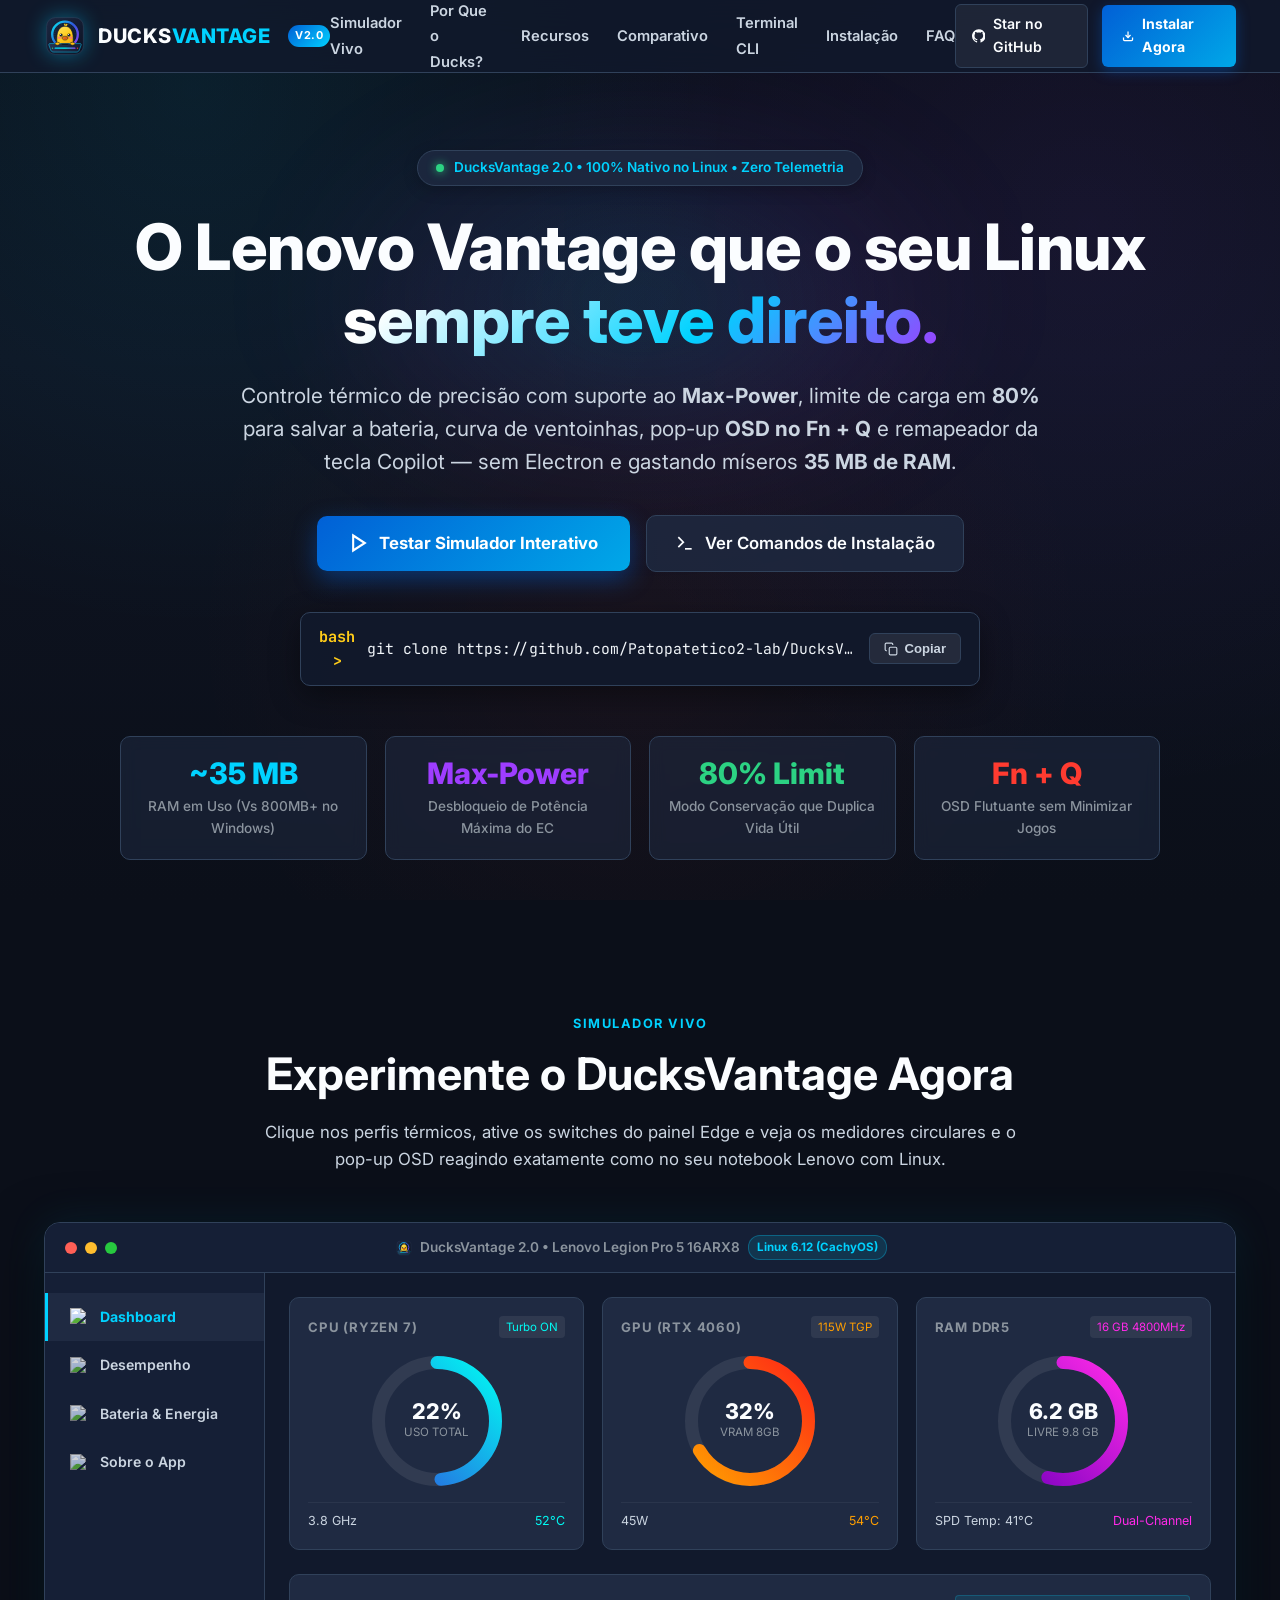
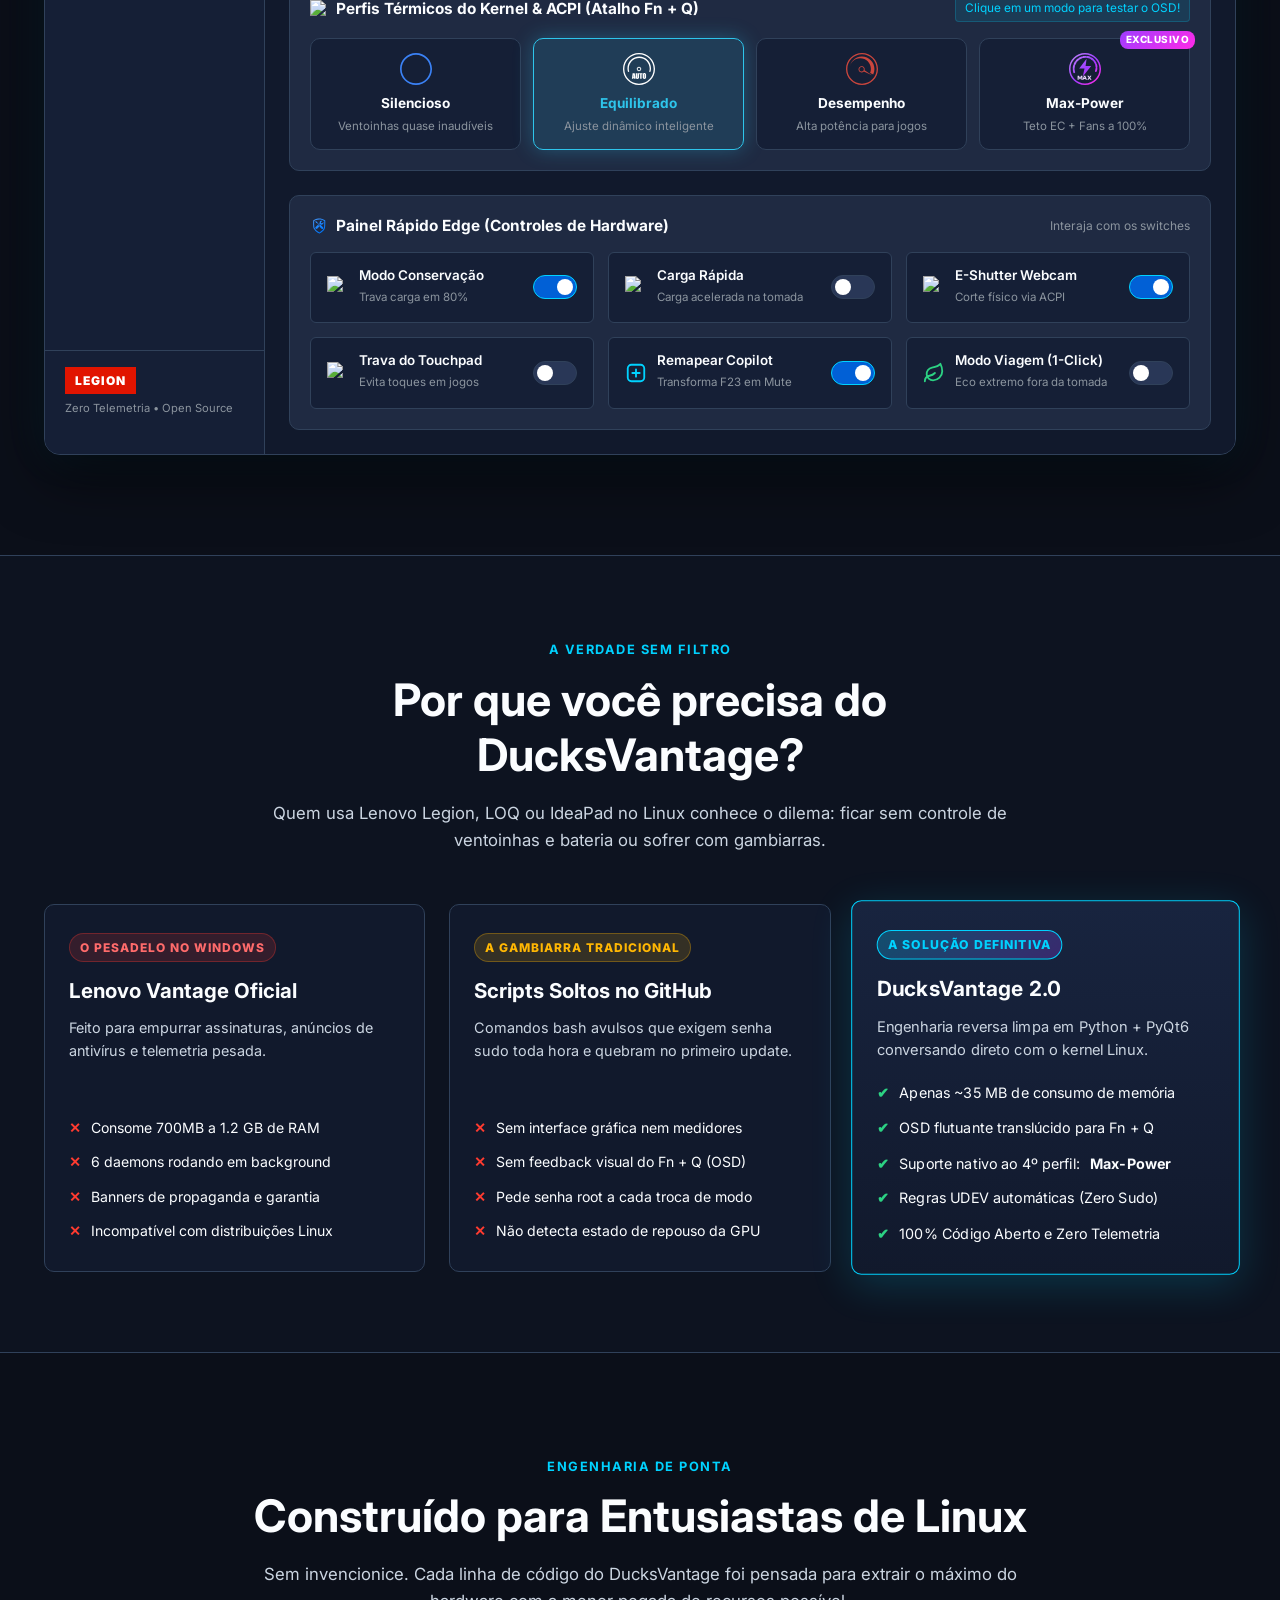
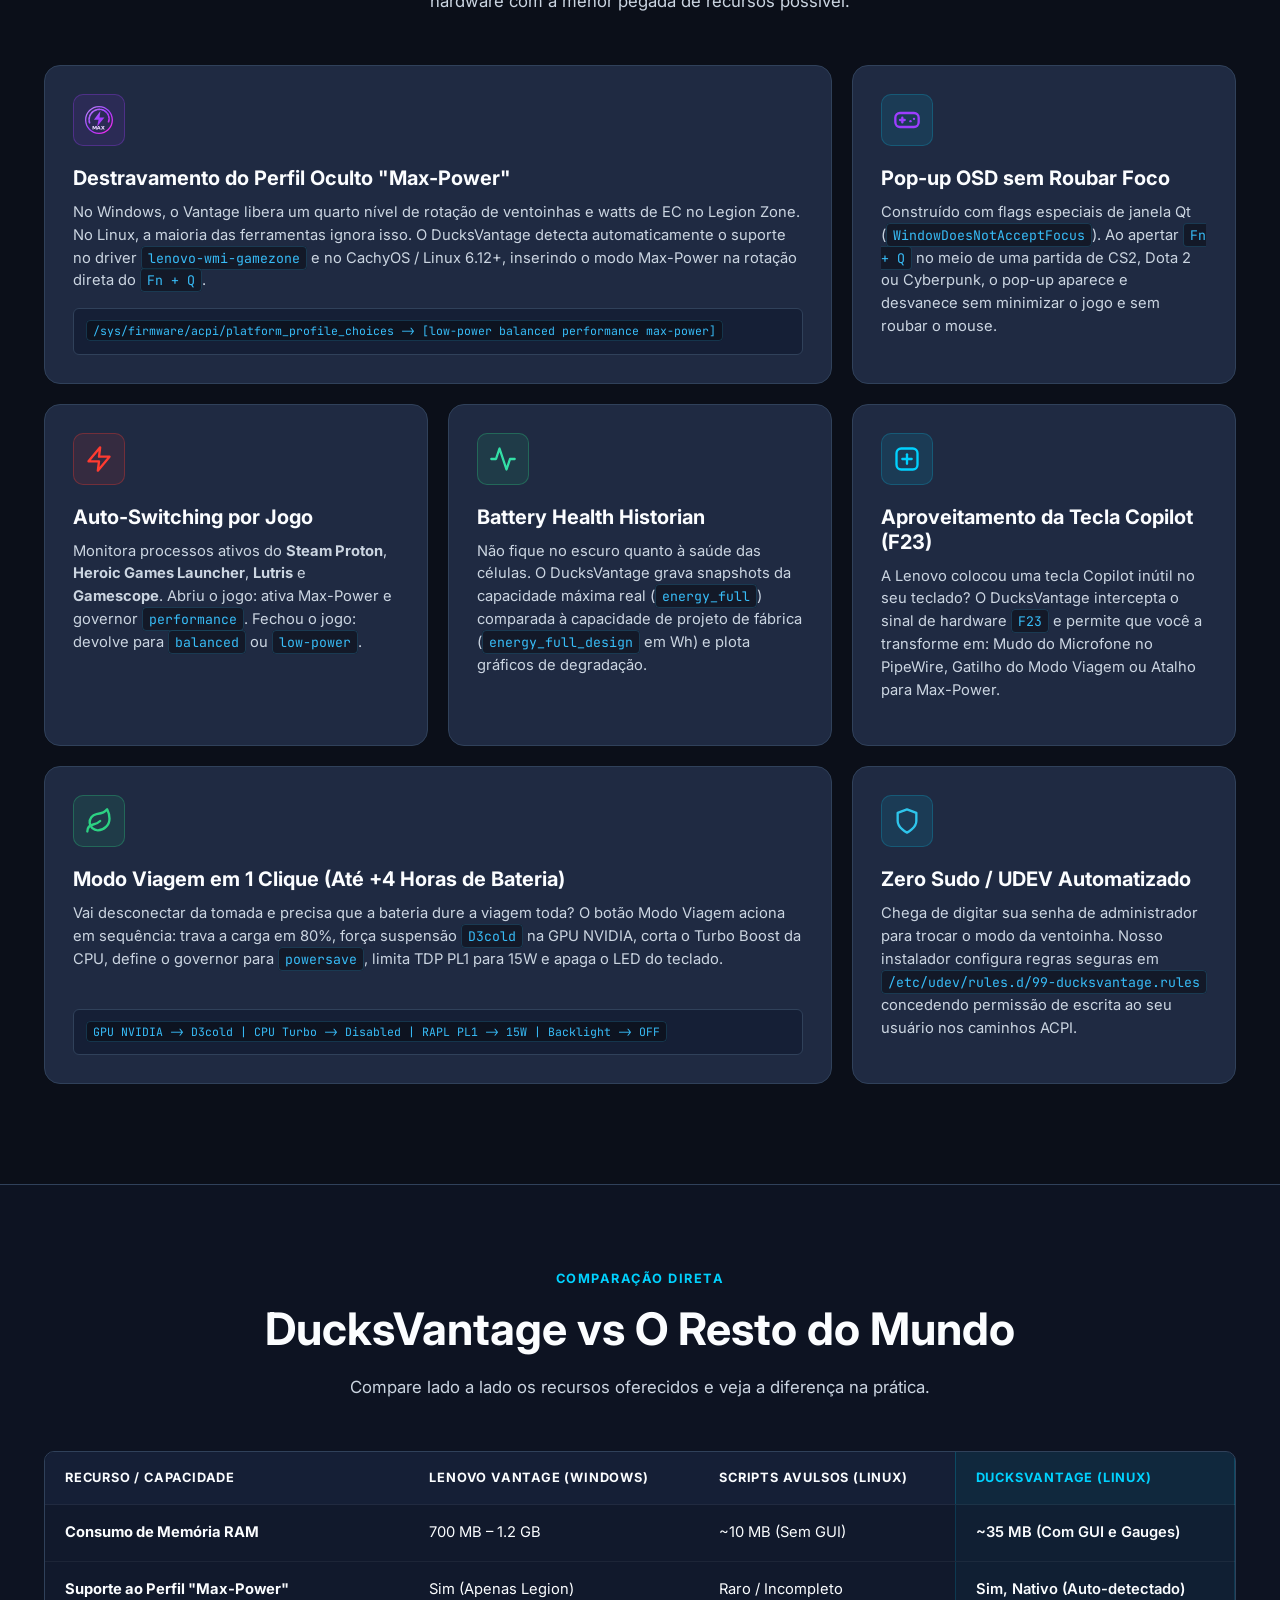
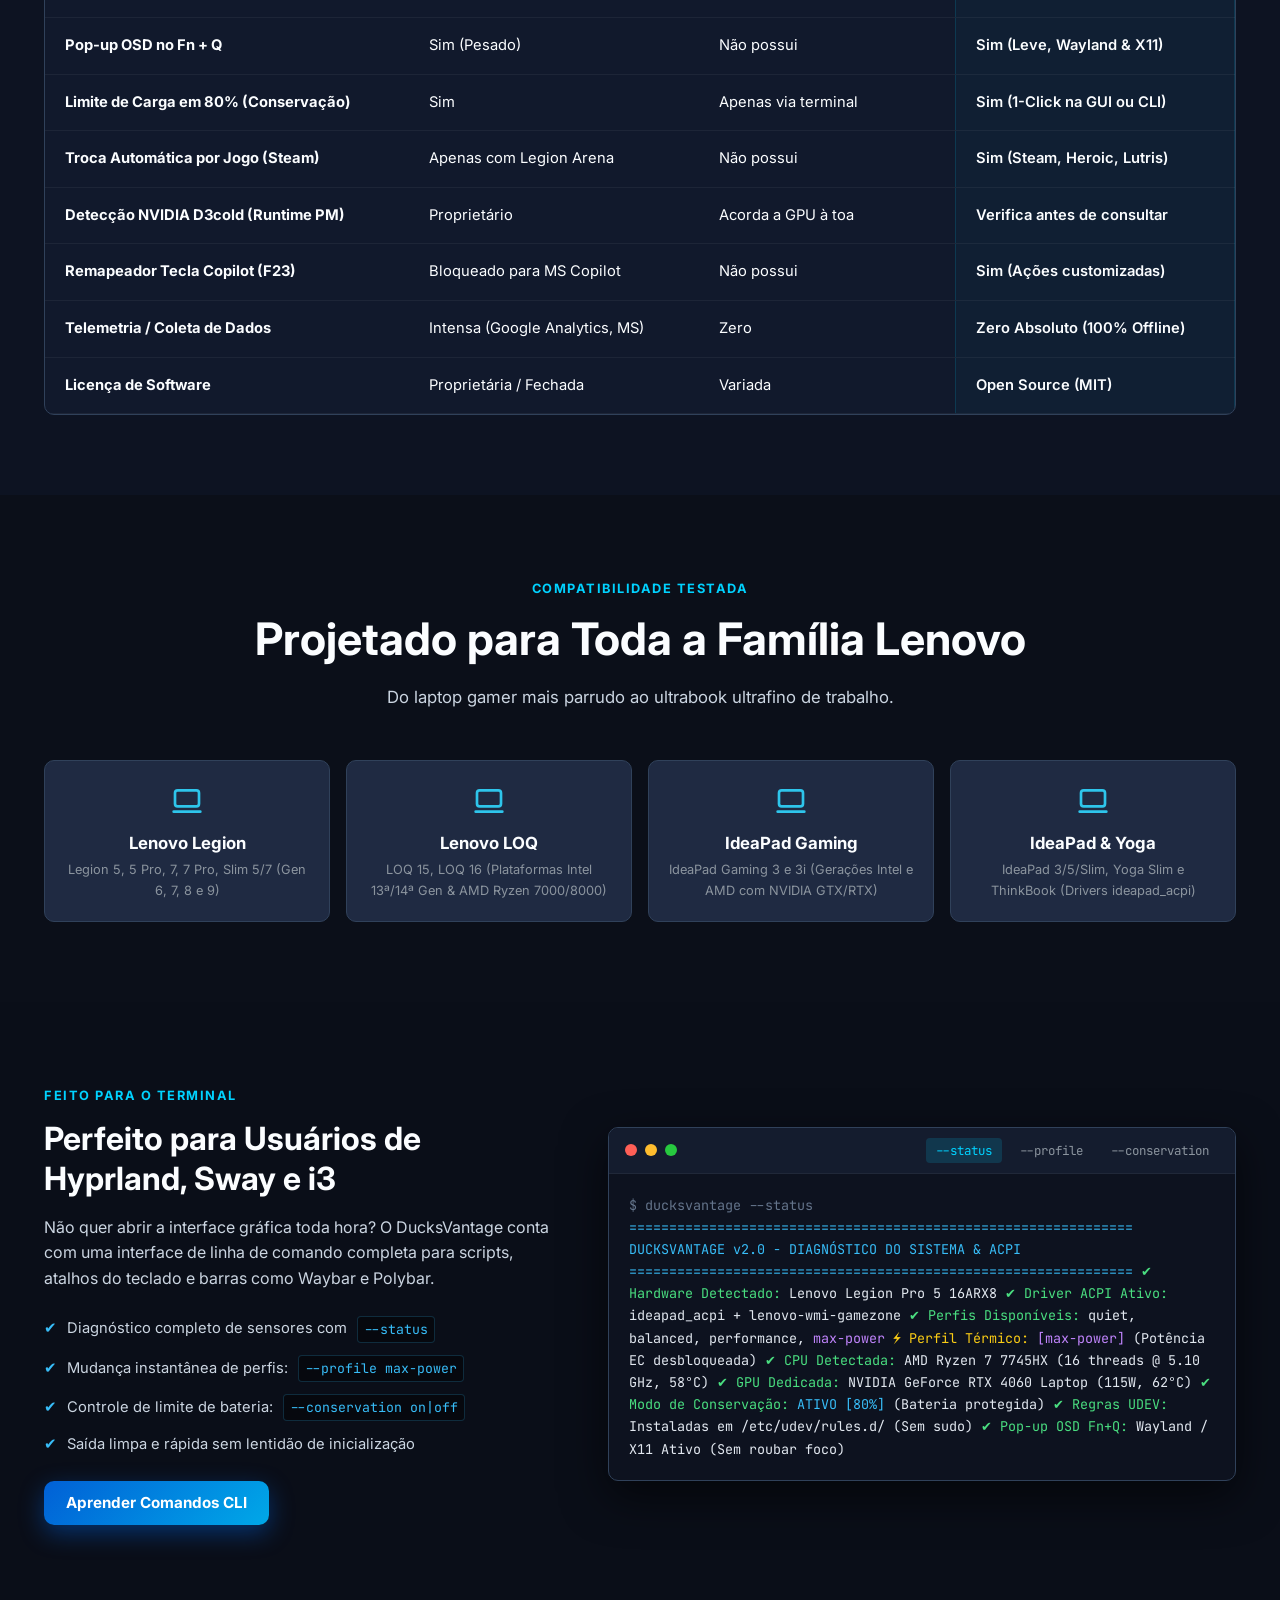
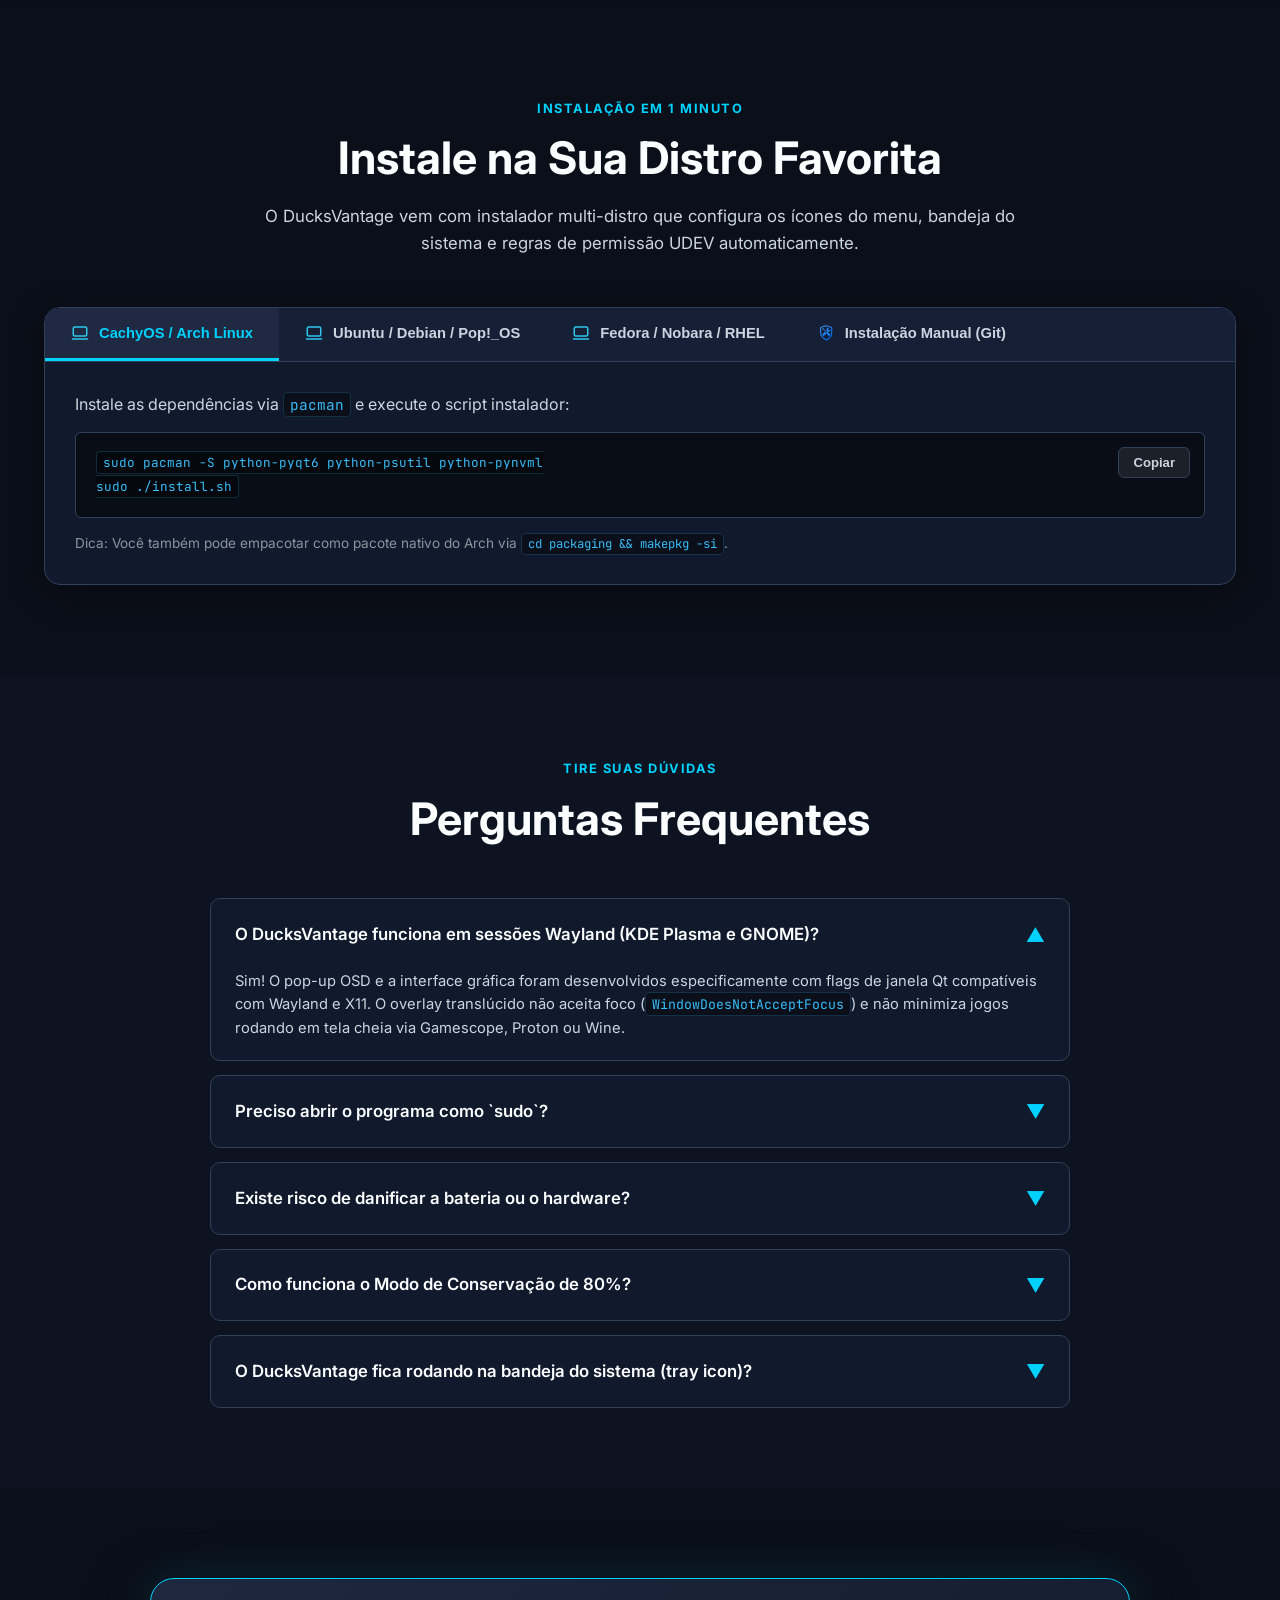
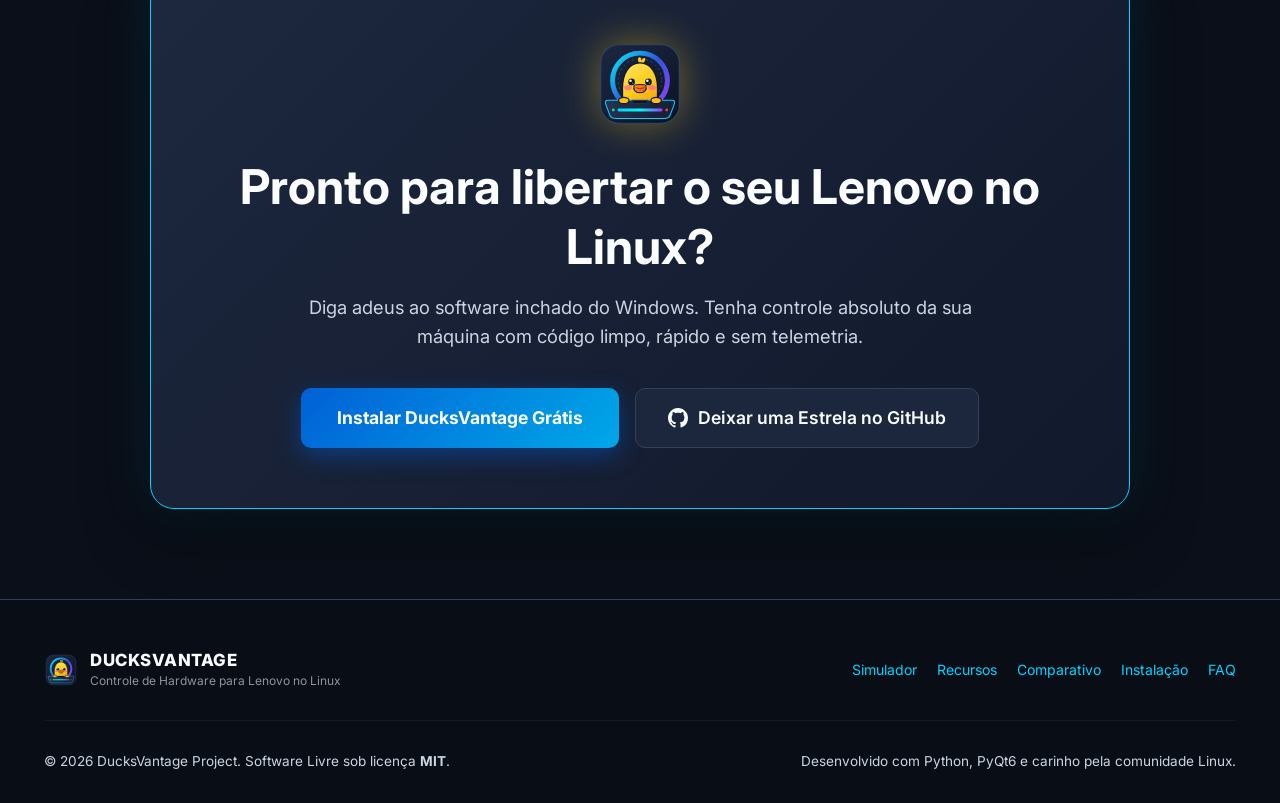
==== commit cea733d7: "docs: adiciona licença MIT, workflow de deploy do GitHub Pages e atualiza metadados" ====
--- a/docs/index.html
+++ b/docs/index.html
@@ -8,11 +8,12 @@
   <!-- Metadados de SEO & Redes Sociais -->
   <meta name="description" content="Controle de hardware, energia e ventoinhas para Lenovo Legion, LOQ, IdeaPad e Yoga no Linux. Feito em Python + PyQt6, 100% nativo, sem Electron e sem telemetria.">
   <meta name="keywords" content="Lenovo, Vantage, Legion, LOQ, IdeaPad, Linux, ACPI, PyQt6, CachyOS, Arch Linux, max-power, OSD, Fn+Q">
-  <meta name="author" content="DucksVantage Project">
+  <meta name="author" content="Patopatetico2-lab">
   <meta property="og:title" content="DucksVantage - O Lenovo Vantage que o Linux Merece">
   <meta property="og:description" content="Controle térmico de precisão, limite de carga em 80%, pop-up OSD do Fn+Q e perfil Max-Power no Linux sem Electron.">
   <meta property="og:type" content="website">
-  <meta property="og:image" content="assets/icons/ducksvantage_logo.svg">
+  <meta property="og:url" content="https://patopatetico2-lab.github.io/DucksVantage/">
+  <meta property="og:image" content="assets/images/og-preview.svg">
   
   <!-- Favicon com o Patinho Oficial -->
   <link rel="icon" type="image/svg+xml" href="assets/icons/ducksvantage_logo.svg">
@@ -67,7 +68,7 @@
       </ul>
 
       <div class="nav-actions">
-        <a href="https://github.com" target="_blank" class="btn-github" id="nav-github-link">
+        <a href="https://github.com/Patopatetico2-lab/DucksVantage" target="_blank" class="btn-github" id="nav-github-link">
           <svg width="18" height="18" viewBox="0 0 24 24" fill="currentColor">
             <path d="M12 0C5.37 0 0 5.37 0 12c0 5.31 3.435 9.795 8.205 11.385.6.105.825-.255.825-.57 0-.285-.015-1.23-.015-2.235-3.015.555-3.795-.735-4.035-1.41-.135-.345-.72-1.41-1.23-1.695-.42-.225-1.02-.78-.015-.795.945-.015 1.62.87 1.845 1.23 1.08 1.815 2.805 1.305 3.495.99.105-.78.42-1.305.765-1.605-2.67-.3-5.46-1.335-5.46-5.925 0-1.305.465-2.385 1.23-3.225-.12-.3-.54-1.53.12-3.18 0 0 1.005-.315 3.3 1.23.96-.27 1.98-.405 3-.405s2.04.135 3 .405c2.295-1.56 3.3-1.23 3.3-1.23.66 1.65.24 2.88.12 3.18.765.84 1.23 1.905 1.23 3.225 0 4.605-2.805 5.625-5.475 5.925.435.375.81 1.095.81 2.22 0 1.605-.015 2.895-.015 3.3 0 .315.225.69.825.57A12.02 12.02 0 0024 12c0-6.63-5.37-12-12-12z"/>
           </svg>
@@ -126,8 +127,8 @@
       <!-- Quick Install Box (Copiar em 1 Clique) -->
       <div class="install-command-box">
         <span class="prefix">bash &gt;</span>
-        <code>git clone https://github.com/SEU-USUARIO/DucksVantage.git &amp;&amp; cd DucksVantage &amp;&amp; sudo ./install.sh</code>
-        <button class="btn-copy" data-clipboard="git clone https://github.com/SEU-USUARIO/DucksVantage.git && cd DucksVantage && sudo ./install.sh">
+        <code>git clone https://github.com/Patopatetico2-lab/DucksVantage.git &amp;&amp; cd DucksVantage &amp;&amp; sudo ./install.sh</code>
+        <button class="btn-copy" data-clipboard="git clone https://github.com/Patopatetico2-lab/DucksVantage.git && cd DucksVantage && sudo ./install.sh">
           <svg width="14" height="14" viewBox="0 0 24 24" fill="none" stroke="currentColor" stroke-width="2">
             <rect x="9" y="9" width="13" height="13" rx="2" ry="2"/>
             <path d="M5 15H4a2 2 0 0 1-2-2V4a2 2 0 0 1 2-2h9a2 2 0 0 1 2 2v1"/>
@@ -896,12 +897,12 @@
           <div class="install-pane" id="tab-manual">
             <p>Clone o repositório e rode diretamente sem instalar no sistema:</p>
             <div class="code-block-wrapper">
-              <button class="btn-copy btn-copy-code" data-clipboard="git clone https://github.com/SEU-USUARIO/DucksVantage.git
+              <button class="btn-copy btn-copy-code" data-clipboard="git clone https://github.com/Patopatetico2-lab/DucksVantage.git
 cd DucksVantage
 pip install -r requirements.txt
 python3 main.py --install-udev
 python3 main.py">Copiar</button>
-              <pre><code>git clone https://github.com/SEU-USUARIO/DucksVantage.git
+              <pre><code>git clone https://github.com/Patopatetico2-lab/DucksVantage.git
 cd DucksVantage
 pip install -r requirements.txt
 python3 main.py --install-udev
@@ -1052,3 +1053,4 @@
   <script src="js/main.js"></script>
 </body>
 </html>
+
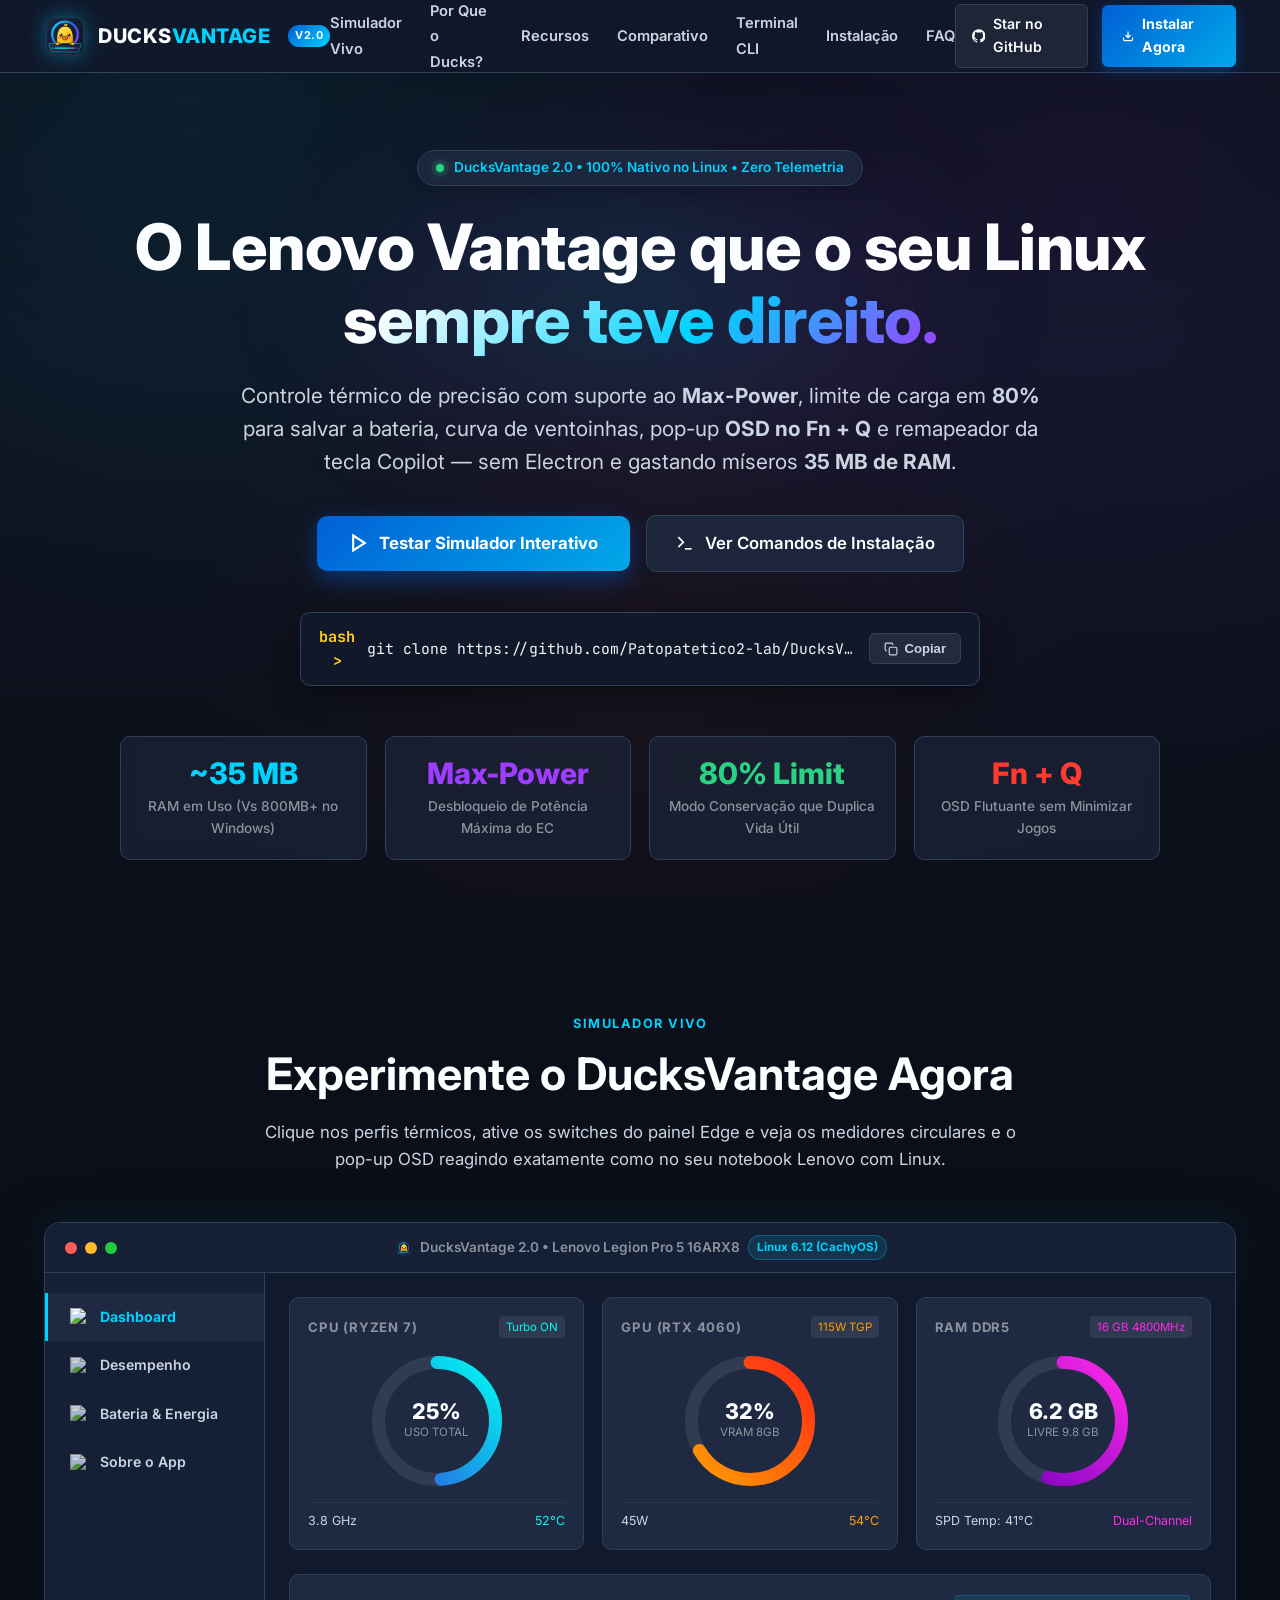
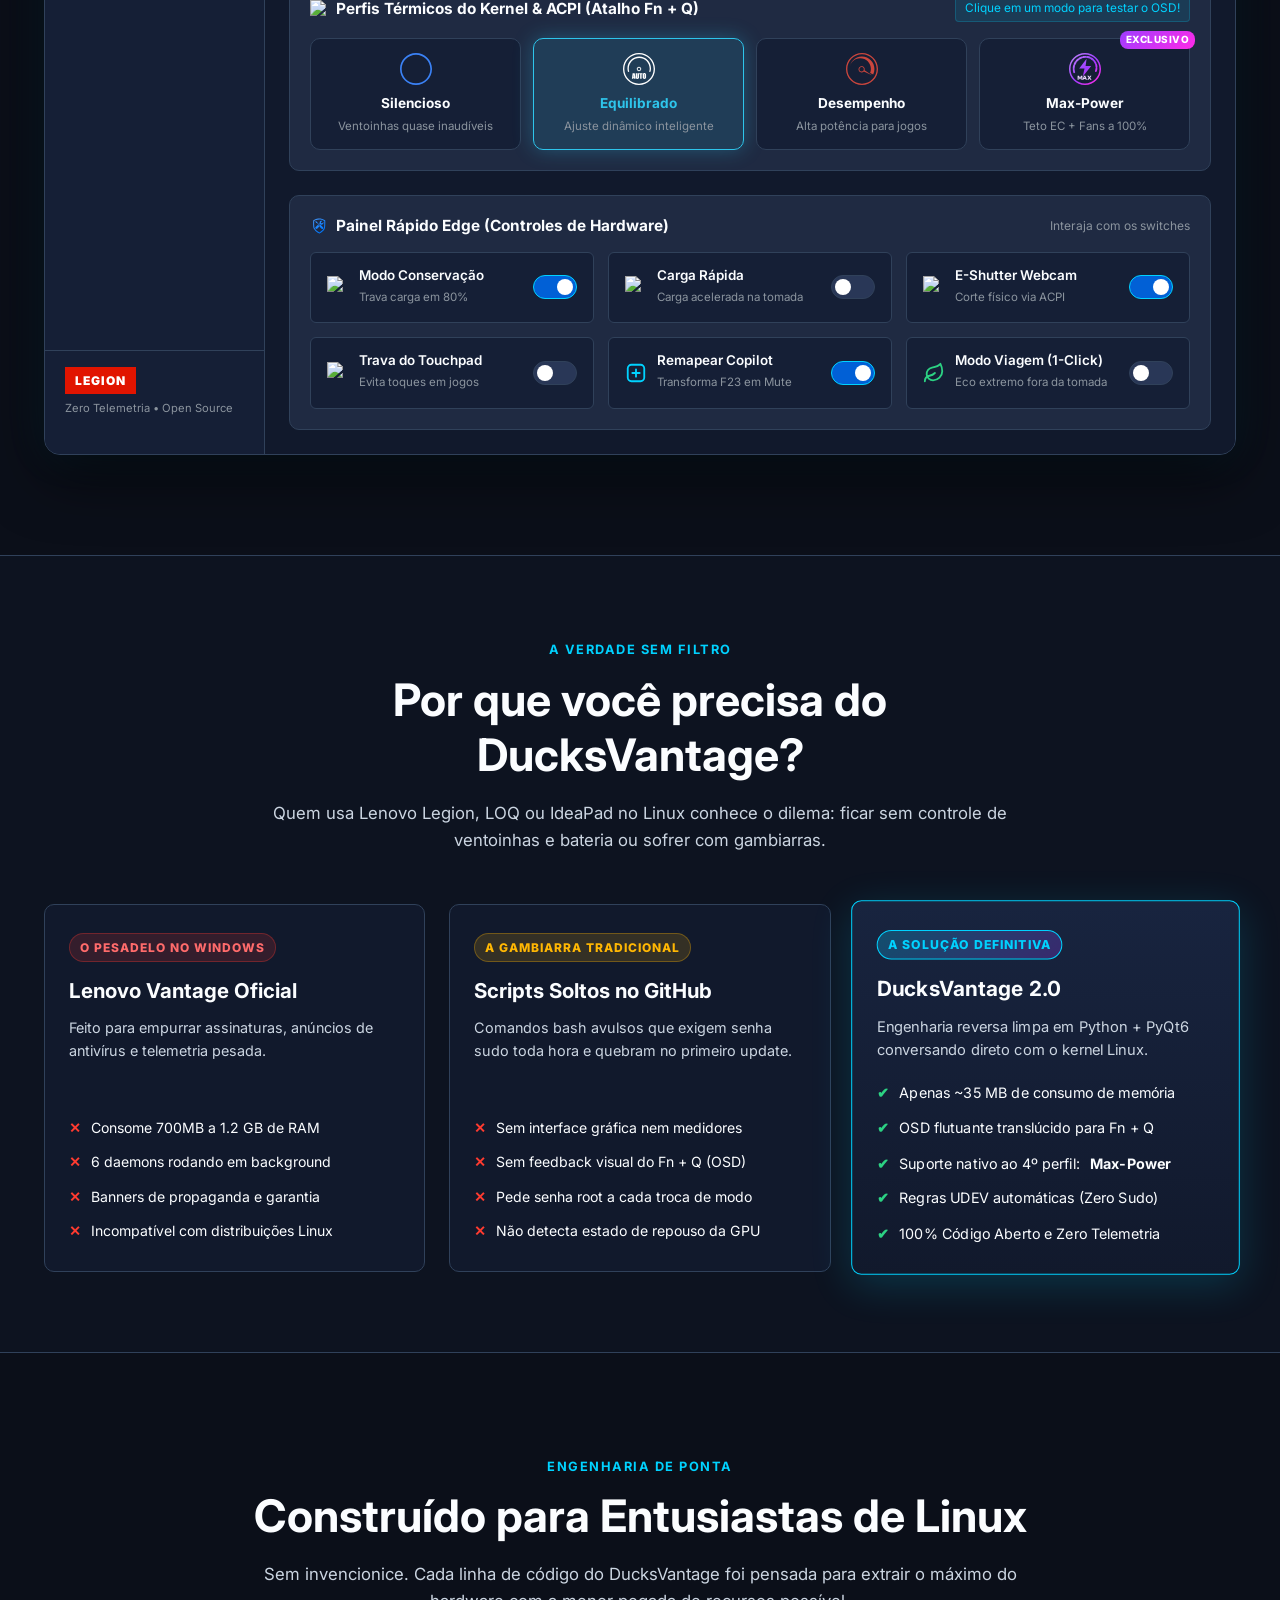
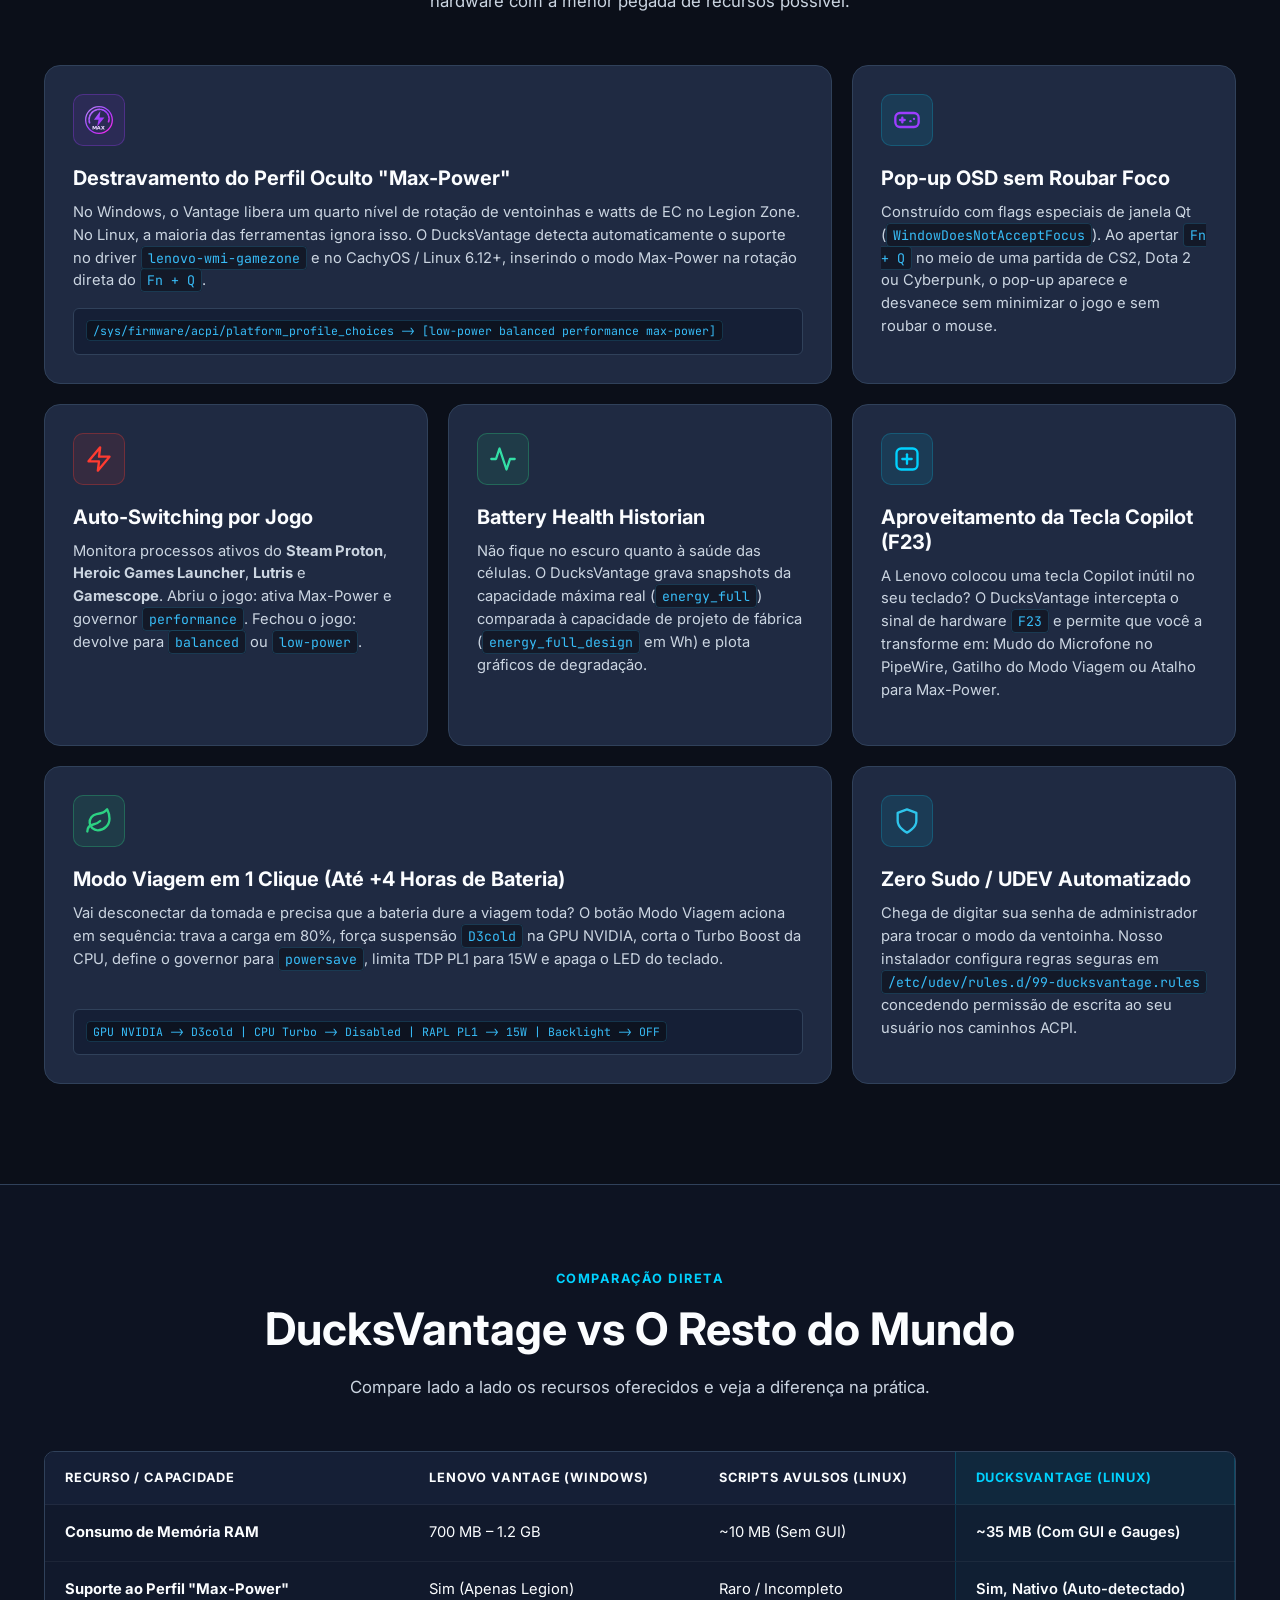
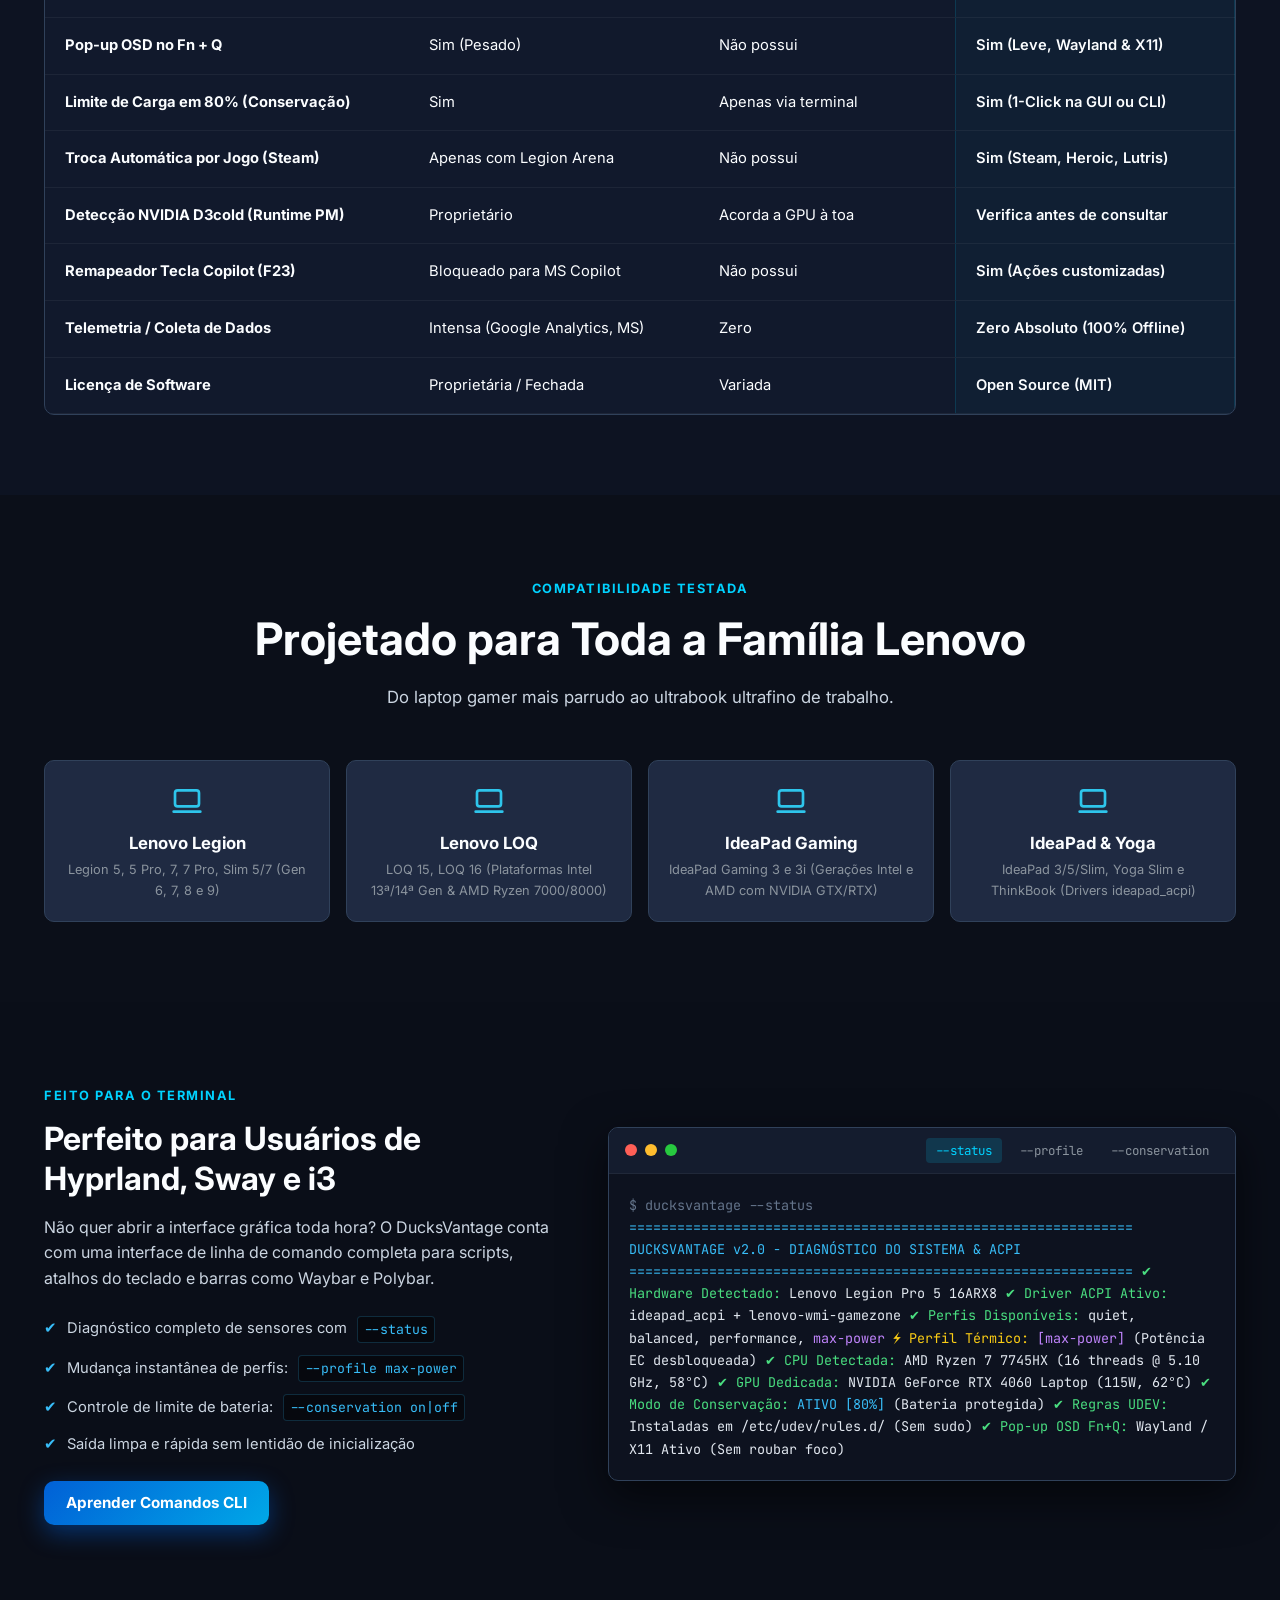
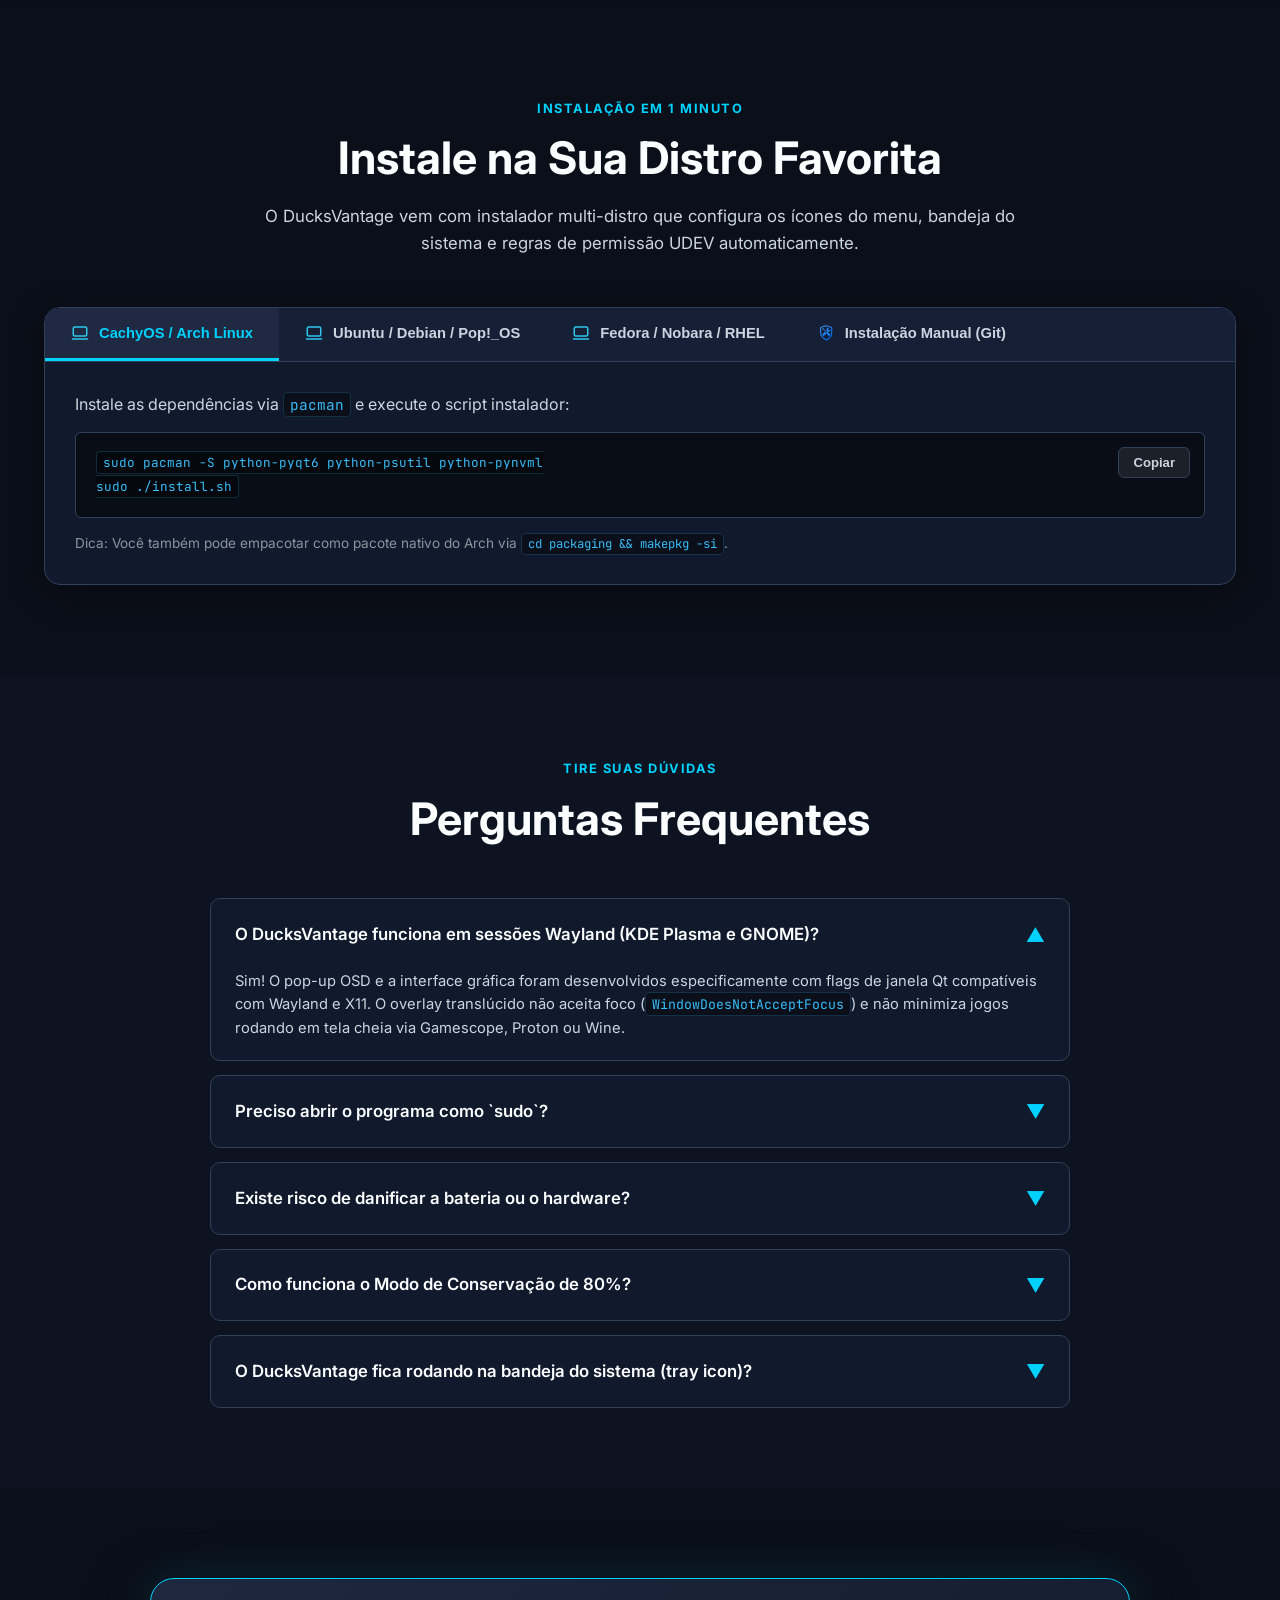
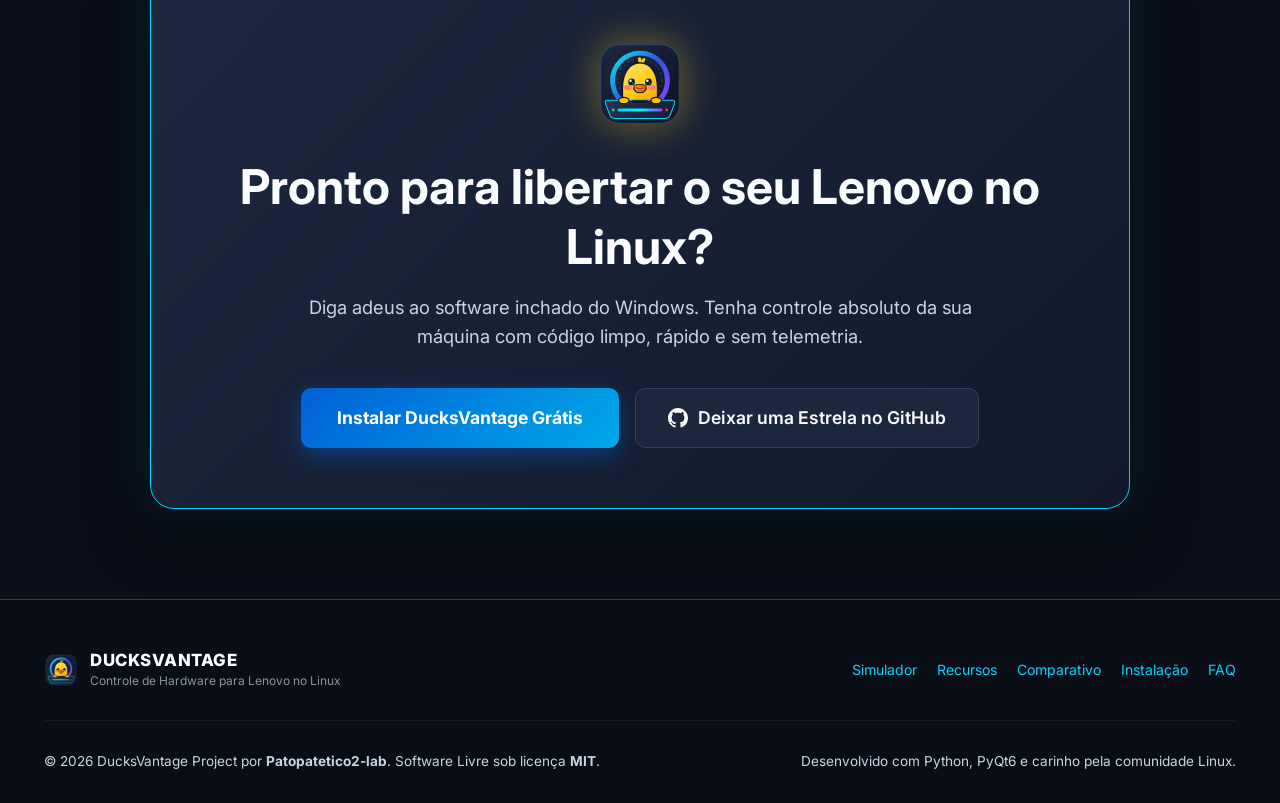
==== commit 339326c2: "docs: atualiza créditos de autoria no rodapé" ====
--- a/docs/index.html
+++ b/docs/index.html
@@ -1008,7 +1008,7 @@
           <a href="#instalacao" class="btn-hero-primary" style="font-size: 1.1rem; padding: 15px 36px;">
             <span>Instalar DucksVantage Grátis</span>
           </a>
-          <a href="https://github.com" target="_blank" class="btn-hero-secondary" style="font-size: 1.1rem; padding: 15px 32px;">
+          <a href="https://github.com/Patopatetico2-lab/DucksVantage" target="_blank" class="btn-hero-secondary" style="font-size: 1.1rem; padding: 15px 32px;">
             <svg width="20" height="20" viewBox="0 0 24 24" fill="currentColor">
               <path d="M12 0C5.37 0 0 5.37 0 12c0 5.31 3.435 9.795 8.205 11.385.6.105.825-.255.825-.57 0-.285-.015-1.23-.015-2.235-3.015.555-3.795-.735-4.035-1.41-.135-.345-.72-1.41-1.23-1.695-.42-.225-1.02-.78-.015-.795.945-.015 1.62.87 1.845 1.23 1.08 1.815 2.805 1.305 3.495.99.105-.78.42-1.305.765-1.605-2.67-.3-5.46-1.335-5.46-5.925 0-1.305.465-2.385 1.23-3.225-.12-.3-.54-1.53.12-3.18 0 0 1.005-.315 3.3 1.23.96-.27 1.98-.405 3-.405s2.04.135 3 .405c2.295-1.56 3.3-1.23 3.3-1.23.66 1.65.24 2.88.12 3.18.765.84 1.23 1.905 1.23 3.225 0 4.605-2.805 5.625-5.475 5.925.435.375.81 1.095.81 2.22 0 1.605-.015 2.895-.015 3.3 0 .315.225.69.825.57A12.02 12.02 0 0024 12c0-6.63-5.37-12-12-12z"/>
             </svg>
@@ -1043,7 +1043,7 @@
       </div>
 
       <div class="footer-bottom">
-        <p>© 2026 DucksVantage Project. Software Livre sob licença <b>MIT</b>.</p>
+        <p>© 2026 DucksVantage Project por <b>Patopatetico2-lab</b>. Software Livre sob licença <b>MIT</b>.</p>
         <p>Desenvolvido com Python, PyQt6 e carinho pela comunidade Linux.</p>
       </div>
     </div>
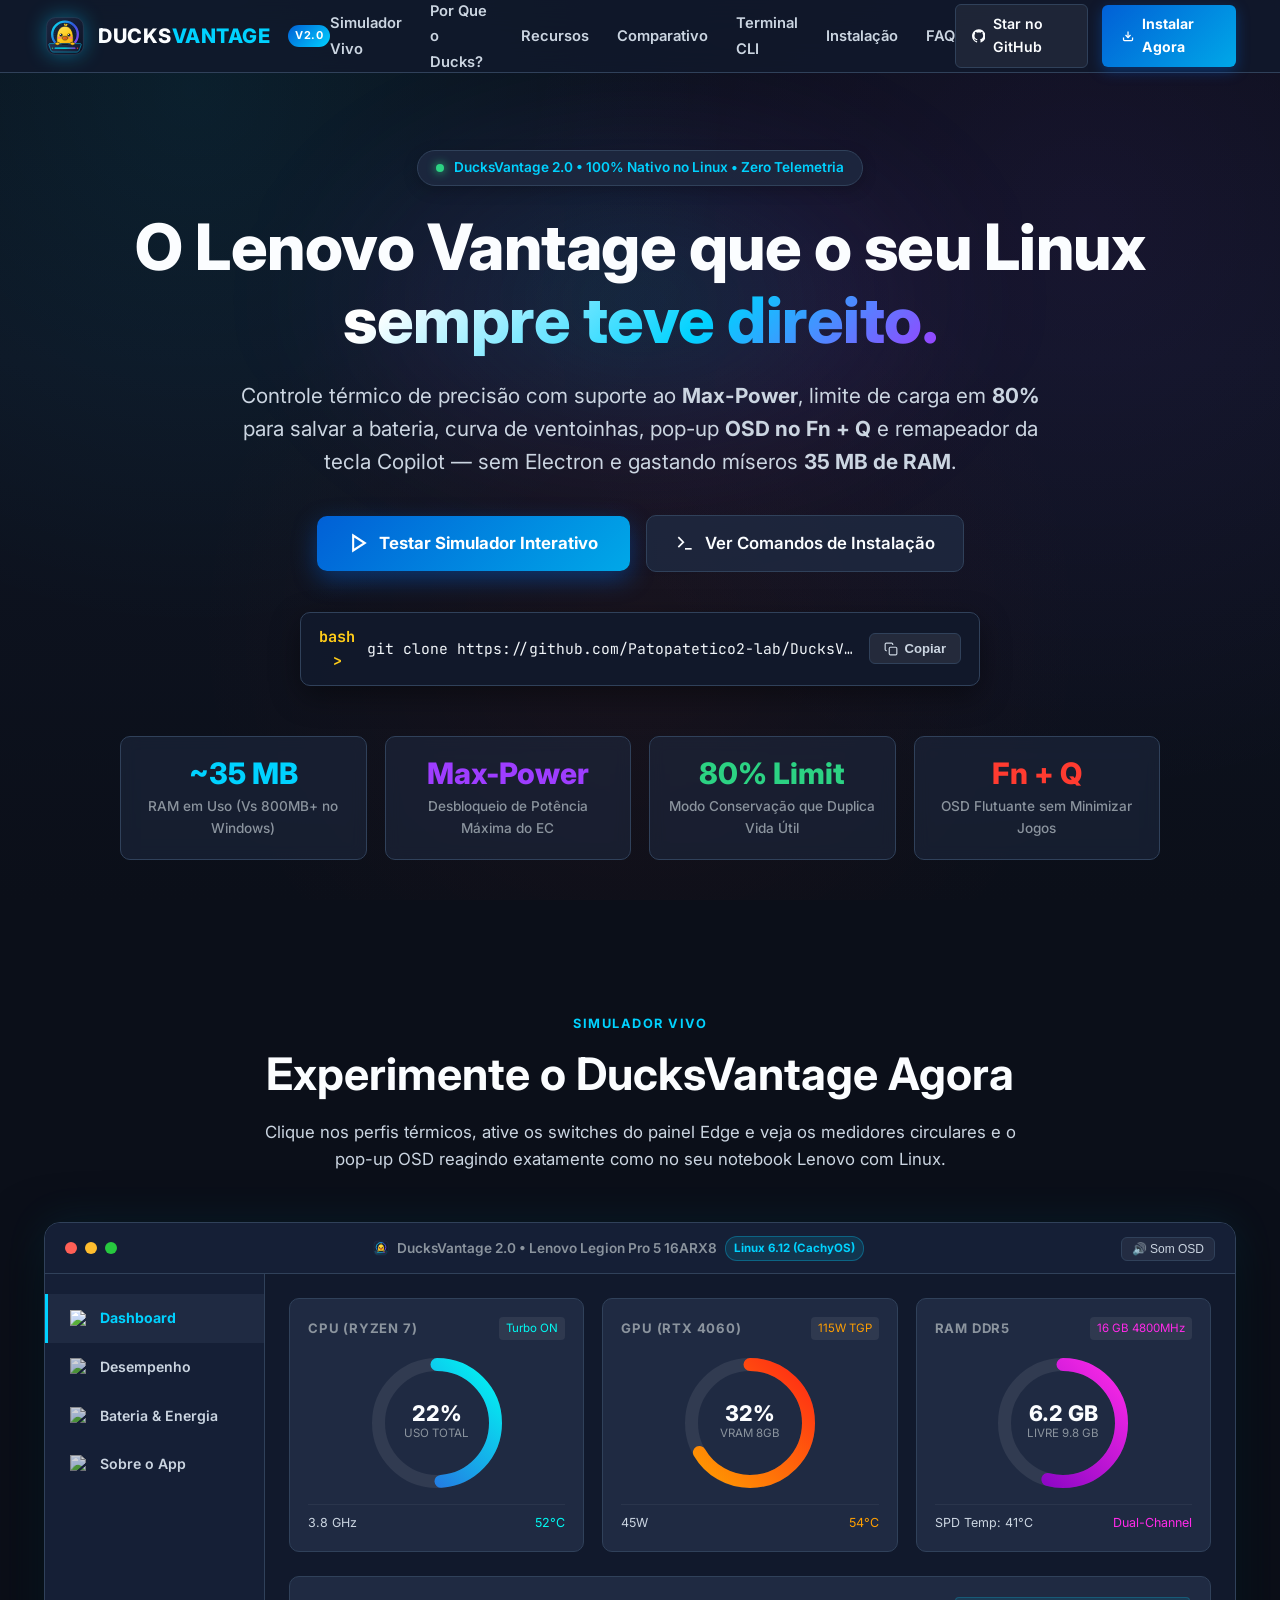
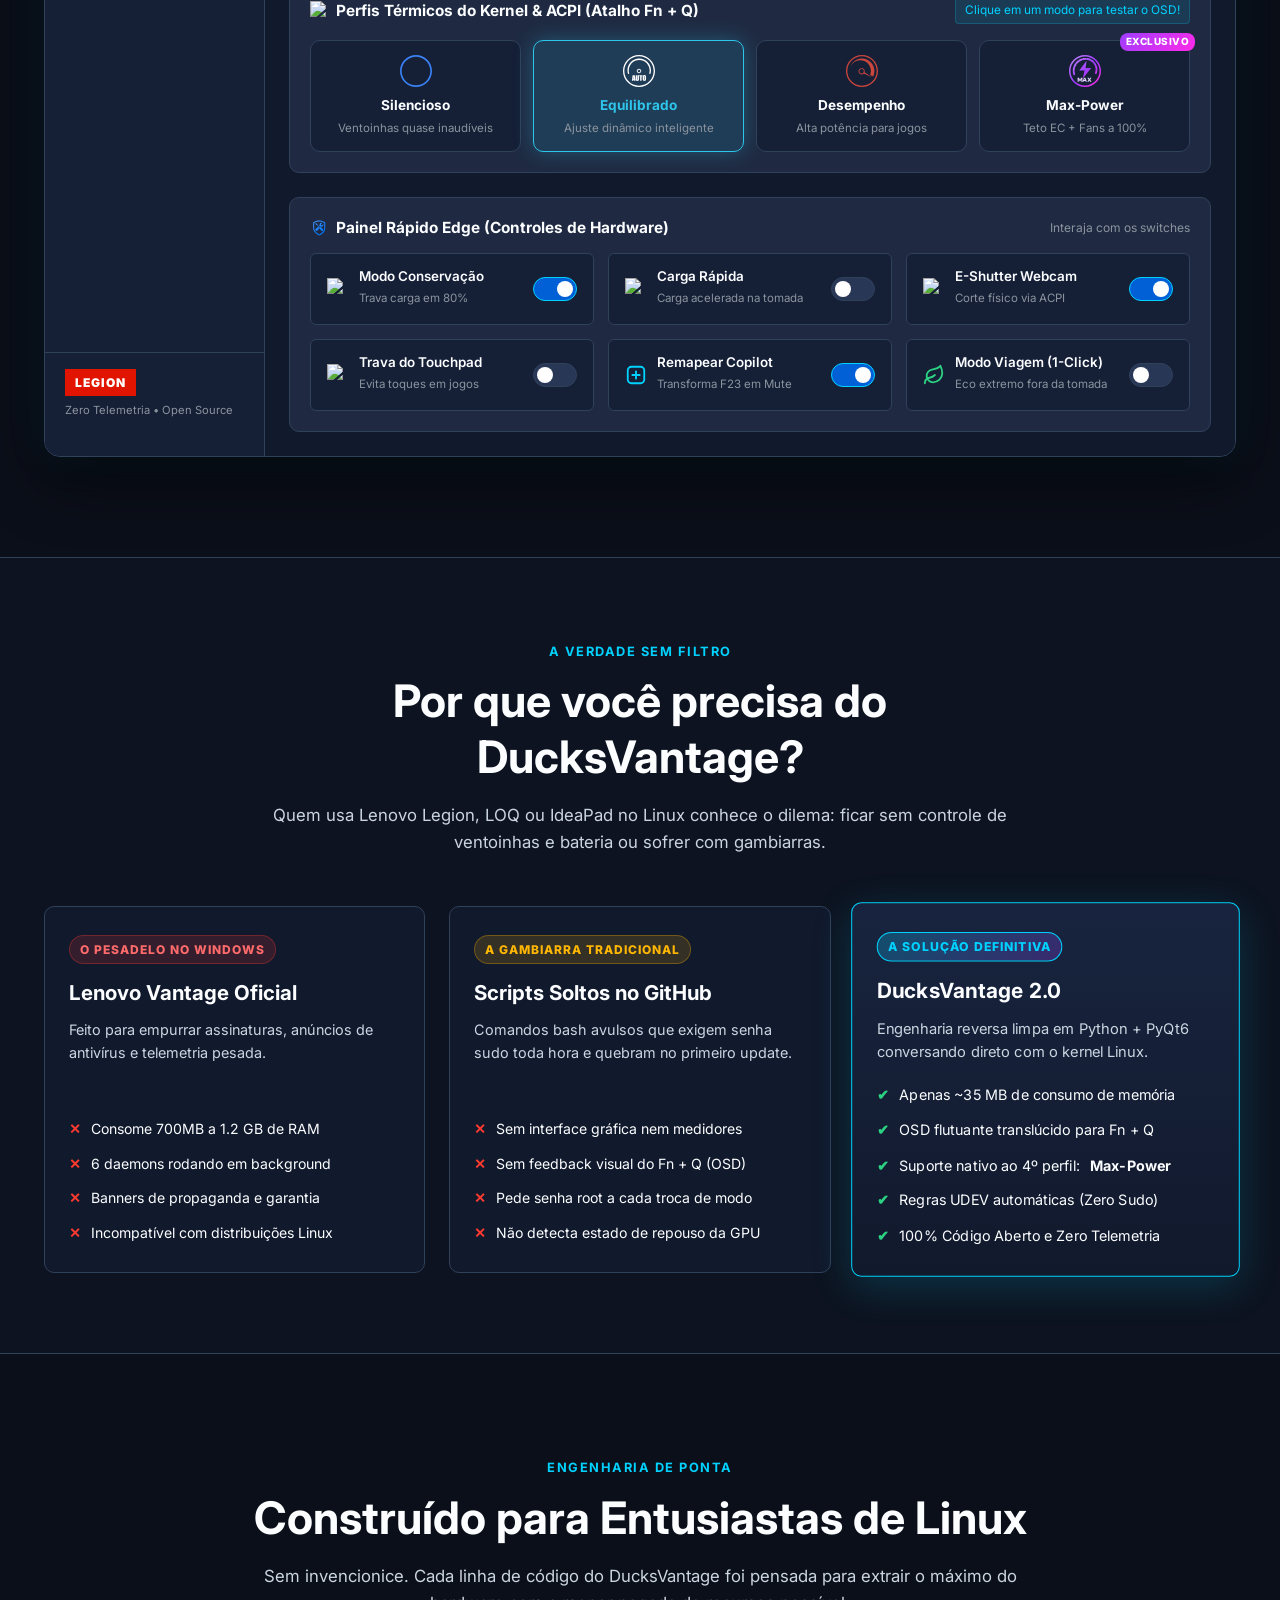
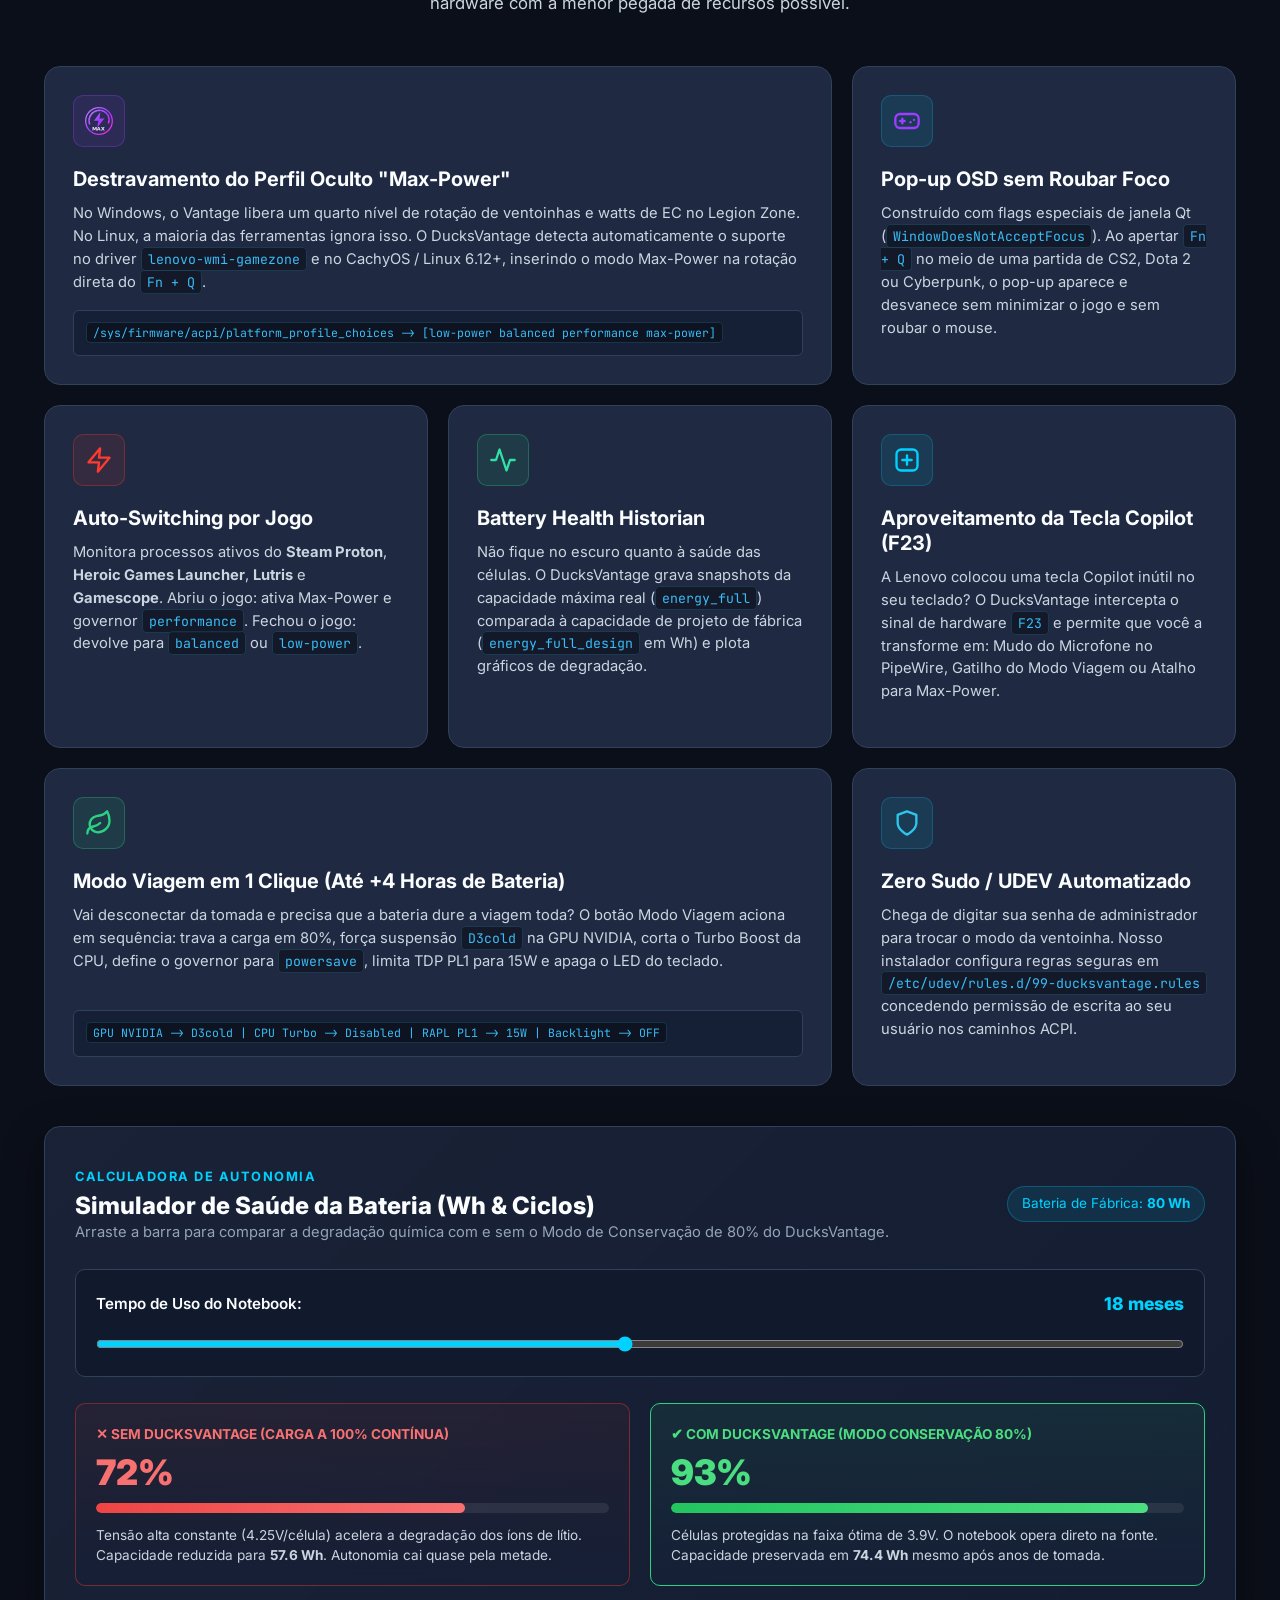
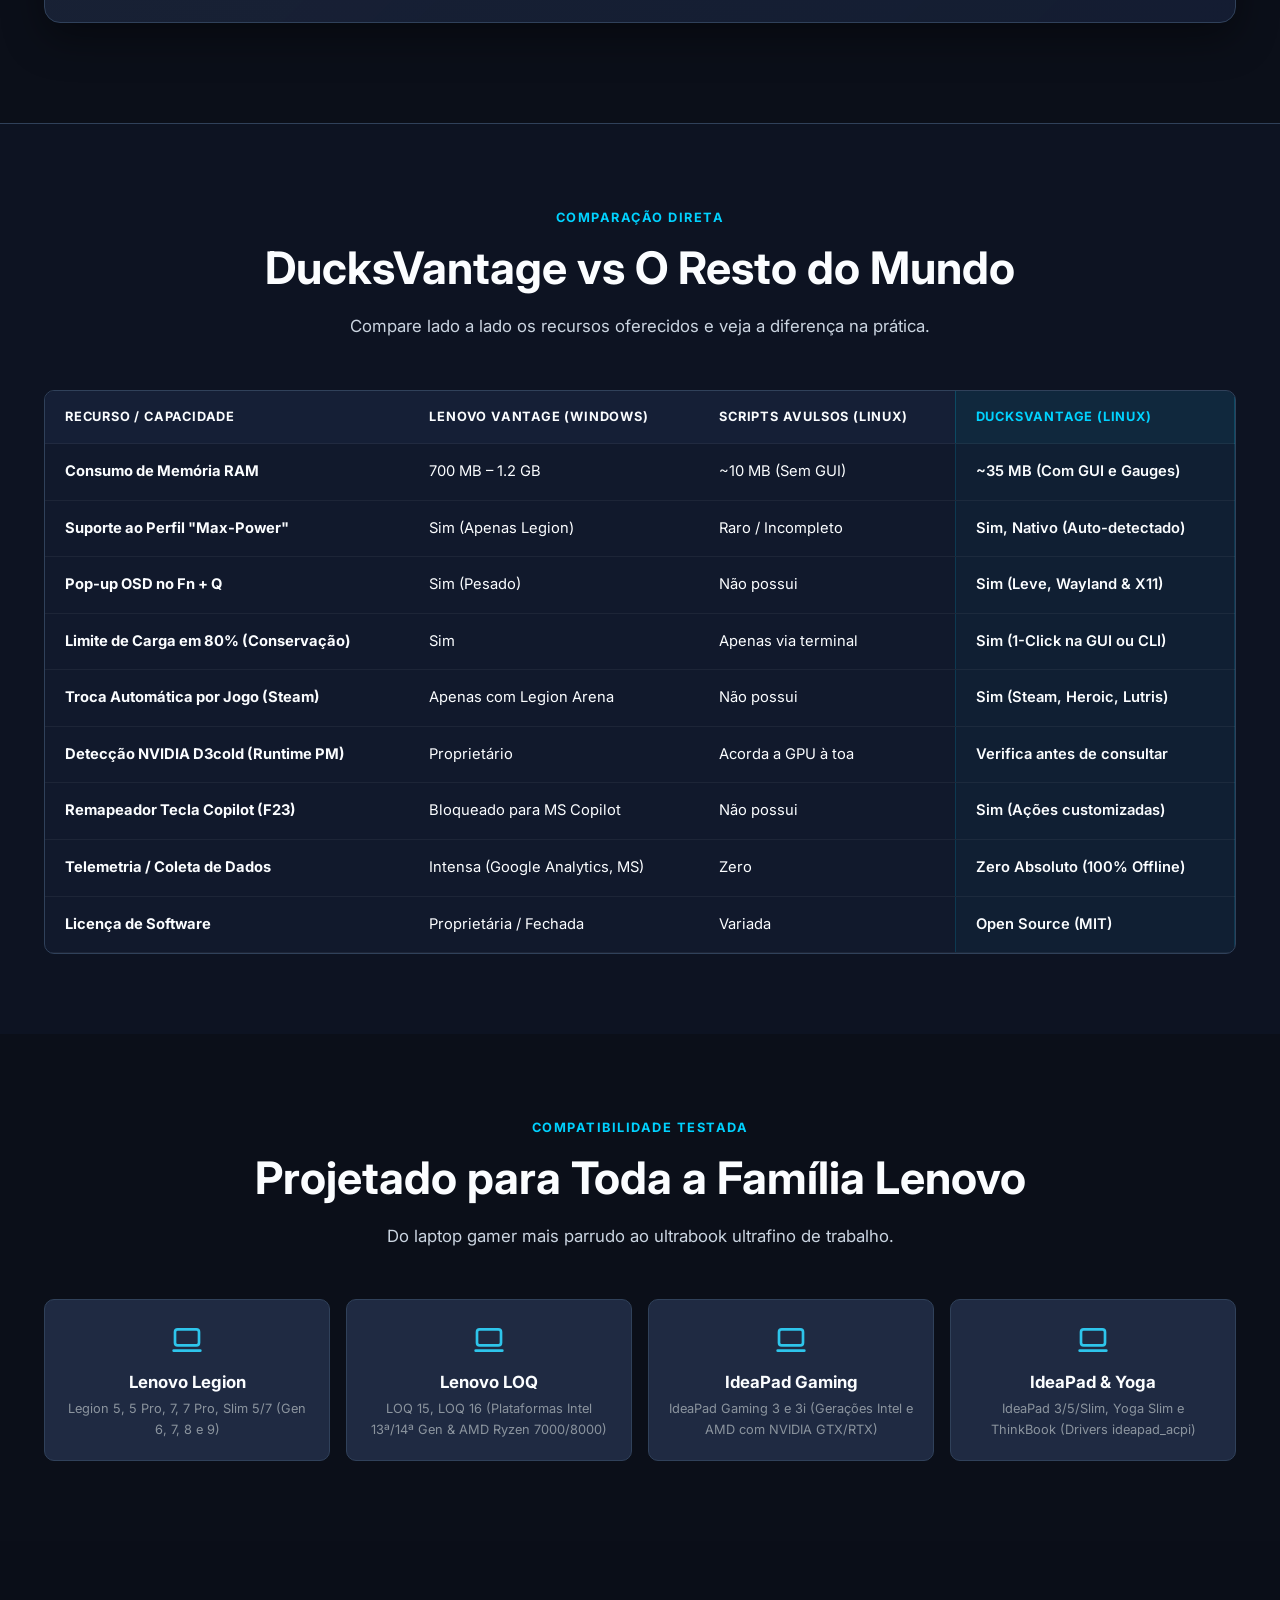
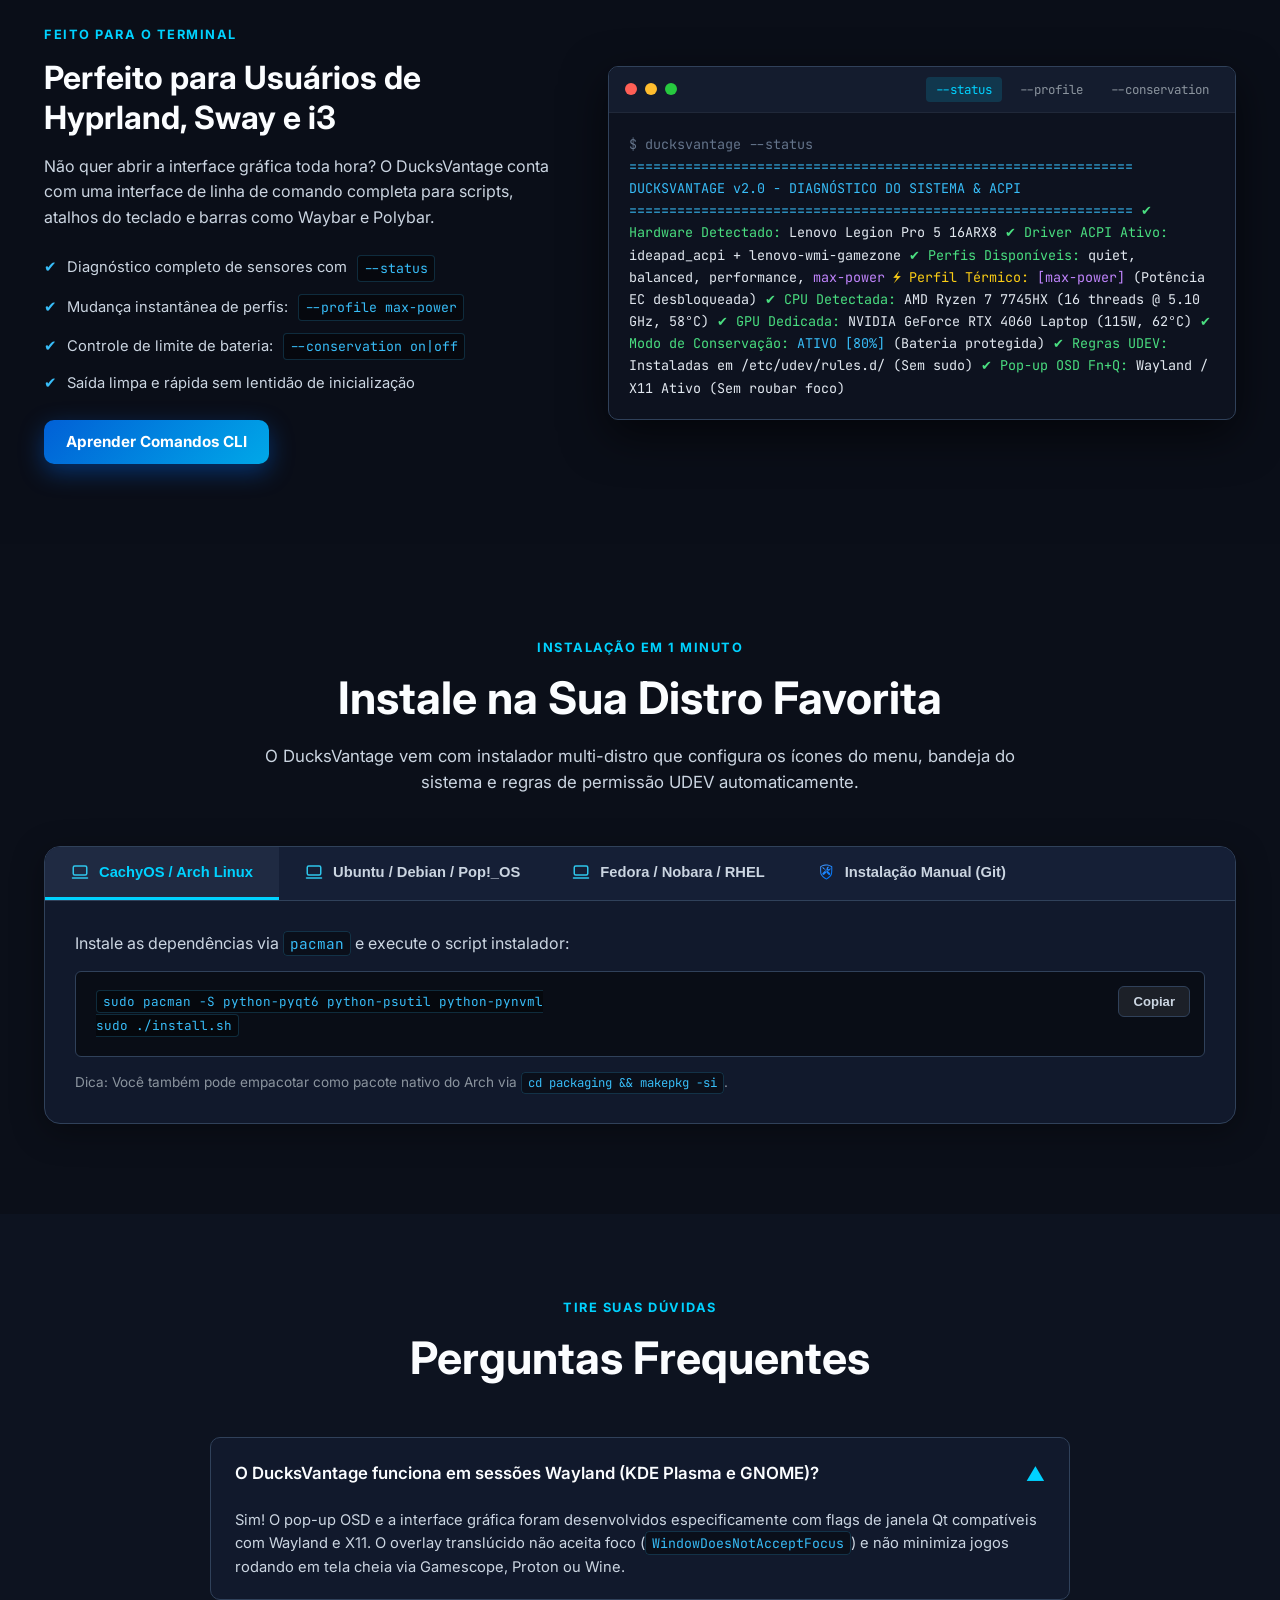
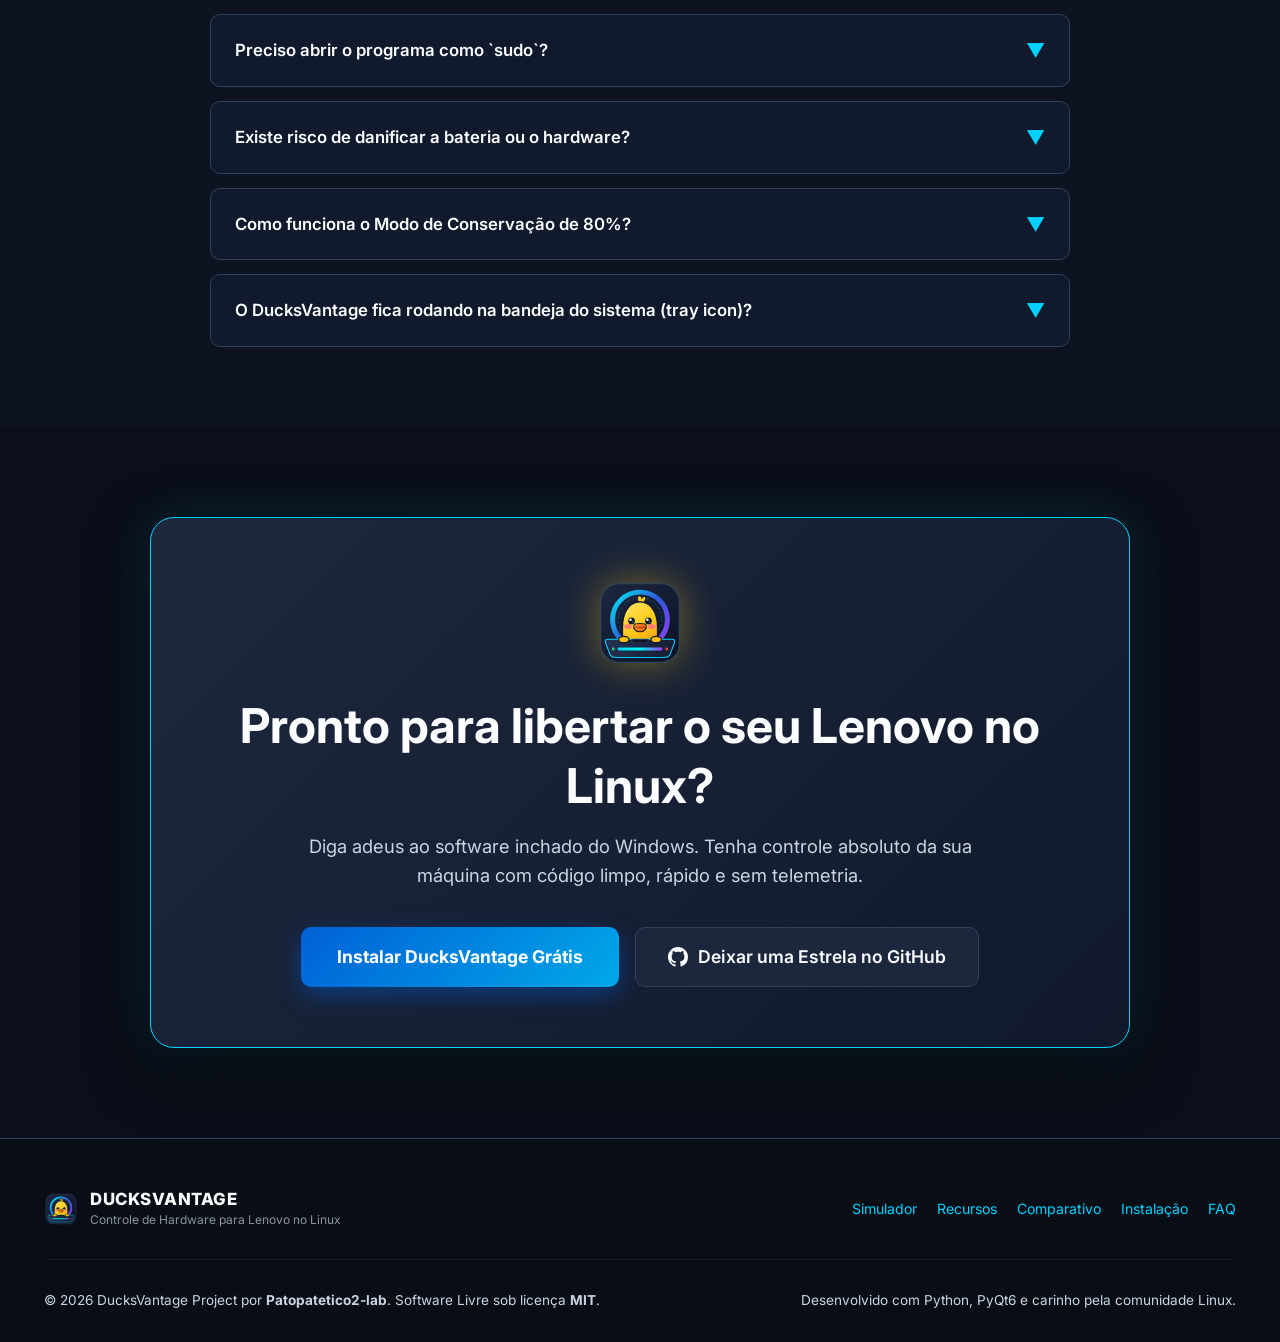
==== commit 02fa190f: "fix(desktop): ajusta caminhos absolutos de Exec e Icon no KDE Plasma e atualiza scripts de instalaca" ====
--- a/docs/index.html
+++ b/docs/index.html
@@ -188,7 +188,9 @@
             <span>DucksVantage 2.0 • Lenovo Legion Pro 5 16ARX8</span>
             <span class="window-chip">Linux 6.12 (CachyOS)</span>
           </div>
-          <div style="width: 50px;"></div>
+          <div>
+            <button id="btn-sound-toggle" class="btn-audio-toggle" title="Alternar som do atalho Fn+Q">🔊 Som OSD</button>
+          </div>
         </div>
 
         <div class="app-body">
@@ -608,6 +610,54 @@
           <p>
             Chega de digitar sua senha de administrador para trocar o modo da ventoinha. Nosso instalador configura regras seguras em <code>/etc/udev/rules.d/99-ducksvantage.rules</code> concedendo permissão de escrita ao seu usuário nos caminhos ACPI.
           </p>
+        </div>
+      </div>
+
+      <!-- Calculadora de Degradação da Bateria -->
+      <div class="battery-calc-card">
+        <div class="calc-header">
+          <div>
+            <span class="section-tag" style="margin-bottom: 4px;">CALCULADORA DE AUTONOMIA</span>
+            <h3 style="font-size: 1.5rem; font-weight: 800;">Simulador de Saúde da Bateria (Wh &amp; Ciclos)</h3>
+            <p style="font-size: 0.92rem; color: #94a3b8;">Arraste a barra para comparar a degradação química com e sem o Modo de Conservação de 80% do DucksVantage.</p>
+          </div>
+          <div style="font-size: 0.85rem; background: rgba(0, 210, 255, 0.1); border: 1px solid rgba(0, 210, 255, 0.25); padding: 6px 14px; border-radius: 20px; color: #00d2ff;">
+            Bateria de Fábrica: <b>80 Wh</b>
+          </div>
+        </div>
+
+        <div class="calc-slider-box">
+          <div class="slider-label-row">
+            <span>Tempo de Uso do Notebook:</span>
+            <span id="calc-months-val" style="color: #00d2ff; font-weight: 800; font-size: 1.1rem;">18 meses</span>
+          </div>
+          <input type="range" id="calc-months-slider" class="calc-range-input" min="1" max="36" value="18">
+        </div>
+
+        <div class="calc-results-grid">
+          <!-- Sem DucksVantage (100% Carga Direta) -->
+          <div class="calc-result-box bad">
+            <div class="calc-result-title" style="color: #f87171;">✕ Sem DucksVantage (Carga a 100% Contínua)</div>
+            <div class="calc-pct-big" id="calc-bad-pct" style="color: #f87171;">72%</div>
+            <div class="calc-progress-bar">
+              <div id="calc-bad-bar" class="calc-bar-fill" style="width: 72%; background: linear-gradient(90deg, #ef4444, #f87171);"></div>
+            </div>
+            <p style="font-size: 0.85rem; color: #cbd5e1; line-height: 1.5;">
+              Tensão alta constante (4.25V/célula) acelera a degradação dos íons de lítio. Capacidade reduzida para <b id="calc-bad-wh">57.6 Wh</b>. Autonomia cai quase pela metade.
+            </p>
+          </div>
+
+          <!-- Com DucksVantage (80% Conservação) -->
+          <div class="calc-result-box win">
+            <div class="calc-result-title" style="color: #4ade80;">✔ Com DucksVantage (Modo Conservação 80%)</div>
+            <div class="calc-pct-big" id="calc-win-pct" style="color: #4ade80;">93%</div>
+            <div class="calc-progress-bar">
+              <div id="calc-win-bar" class="calc-bar-fill" style="width: 93%; background: linear-gradient(90deg, #22c55e, #4ade80);"></div>
+            </div>
+            <p style="font-size: 0.85rem; color: #cbd5e1; line-height: 1.5;">
+              Células protegidas na faixa ótima de 3.9V. O notebook opera direto na fonte. Capacidade preservada em <b id="calc-win-wh">74.4 Wh</b> mesmo após anos de tomada.
+            </p>
+          </div>
         </div>
       </div>
 
--- a/docs/css/style.css
+++ b/docs/css/style.css
@@ -1775,3 +1775,131 @@
     grid-template-columns: 1fr 1fr;
   }
 }
+
+/* ====================================================================
+   CALCULADORA DE VIDA ÚTIL DA BATERIA (BATTERY HEALTH CALCULATOR)
+   ==================================================================== */
+.battery-calc-card {
+  background: linear-gradient(135deg, rgba(31, 42, 66, 0.7) 0%, rgba(21, 31, 54, 0.85) 100%);
+  border: 1px solid var(--border-default);
+  border-radius: var(--radius-lg);
+  padding: 36px 30px;
+  margin-top: 40px;
+  box-shadow: 0 15px 40px rgba(0, 0, 0, 0.4);
+}
+
+.calc-header {
+  display: flex;
+  align-items: center;
+  justify-content: space-between;
+  margin-bottom: 24px;
+  flex-wrap: wrap;
+  gap: 16px;
+}
+
+.calc-slider-box {
+  background: #11192c;
+  border: 1px solid var(--border-default);
+  border-radius: var(--radius-md);
+  padding: 20px;
+  margin-bottom: 26px;
+}
+
+.slider-label-row {
+  display: flex;
+  justify-content: space-between;
+  align-items: center;
+  margin-bottom: 12px;
+  font-weight: 600;
+  font-size: 0.95rem;
+}
+
+.calc-range-input {
+  width: 100%;
+  height: 8px;
+  border-radius: 5px;
+  background: #253048;
+  outline: none;
+  cursor: pointer;
+  accent-color: var(--cyan);
+}
+
+.calc-results-grid {
+  display: grid;
+  grid-template-columns: 1fr 1fr;
+  gap: 20px;
+}
+
+.calc-result-box {
+  background: #151f36;
+  border: 1px solid var(--border-default);
+  border-radius: var(--radius-md);
+  padding: 20px;
+  position: relative;
+  transition: all 0.25s ease;
+}
+
+.calc-result-box.win {
+  border-color: var(--success);
+  background: linear-gradient(180deg, rgba(44, 210, 131, 0.08) 0%, rgba(21, 31, 54, 0.9) 100%);
+}
+
+.calc-result-box.bad {
+  border-color: rgba(255, 59, 48, 0.4);
+  background: linear-gradient(180deg, rgba(255, 59, 48, 0.06) 0%, rgba(21, 31, 54, 0.9) 100%);
+}
+
+.calc-result-title {
+  font-size: 0.85rem;
+  font-weight: 700;
+  text-transform: uppercase;
+  margin-bottom: 10px;
+}
+
+.calc-pct-big {
+  font-size: 2.2rem;
+  font-weight: 900;
+  line-height: 1;
+  margin-bottom: 12px;
+}
+
+.calc-progress-bar {
+  width: 100%;
+  height: 10px;
+  background: rgba(255, 255, 255, 0.08);
+  border-radius: 10px;
+  overflow: hidden;
+  margin-bottom: 12px;
+}
+
+.calc-bar-fill {
+  height: 100%;
+  border-radius: 10px;
+  transition: width 0.4s ease;
+}
+
+.btn-audio-toggle {
+  background: rgba(255, 255, 255, 0.06);
+  border: 1px solid var(--border-default);
+  color: var(--text-muted);
+  border-radius: var(--radius-sm);
+  padding: 4px 10px;
+  font-size: 0.75rem;
+  cursor: pointer;
+  display: inline-flex;
+  align-items: center;
+  gap: 6px;
+  transition: all 0.2s ease;
+}
+
+.btn-audio-toggle:hover {
+  border-color: var(--cyan);
+  color: #fff;
+}
+
+@media (max-width: 768px) {
+  .calc-results-grid {
+    grid-template-columns: 1fr;
+  }
+}
+
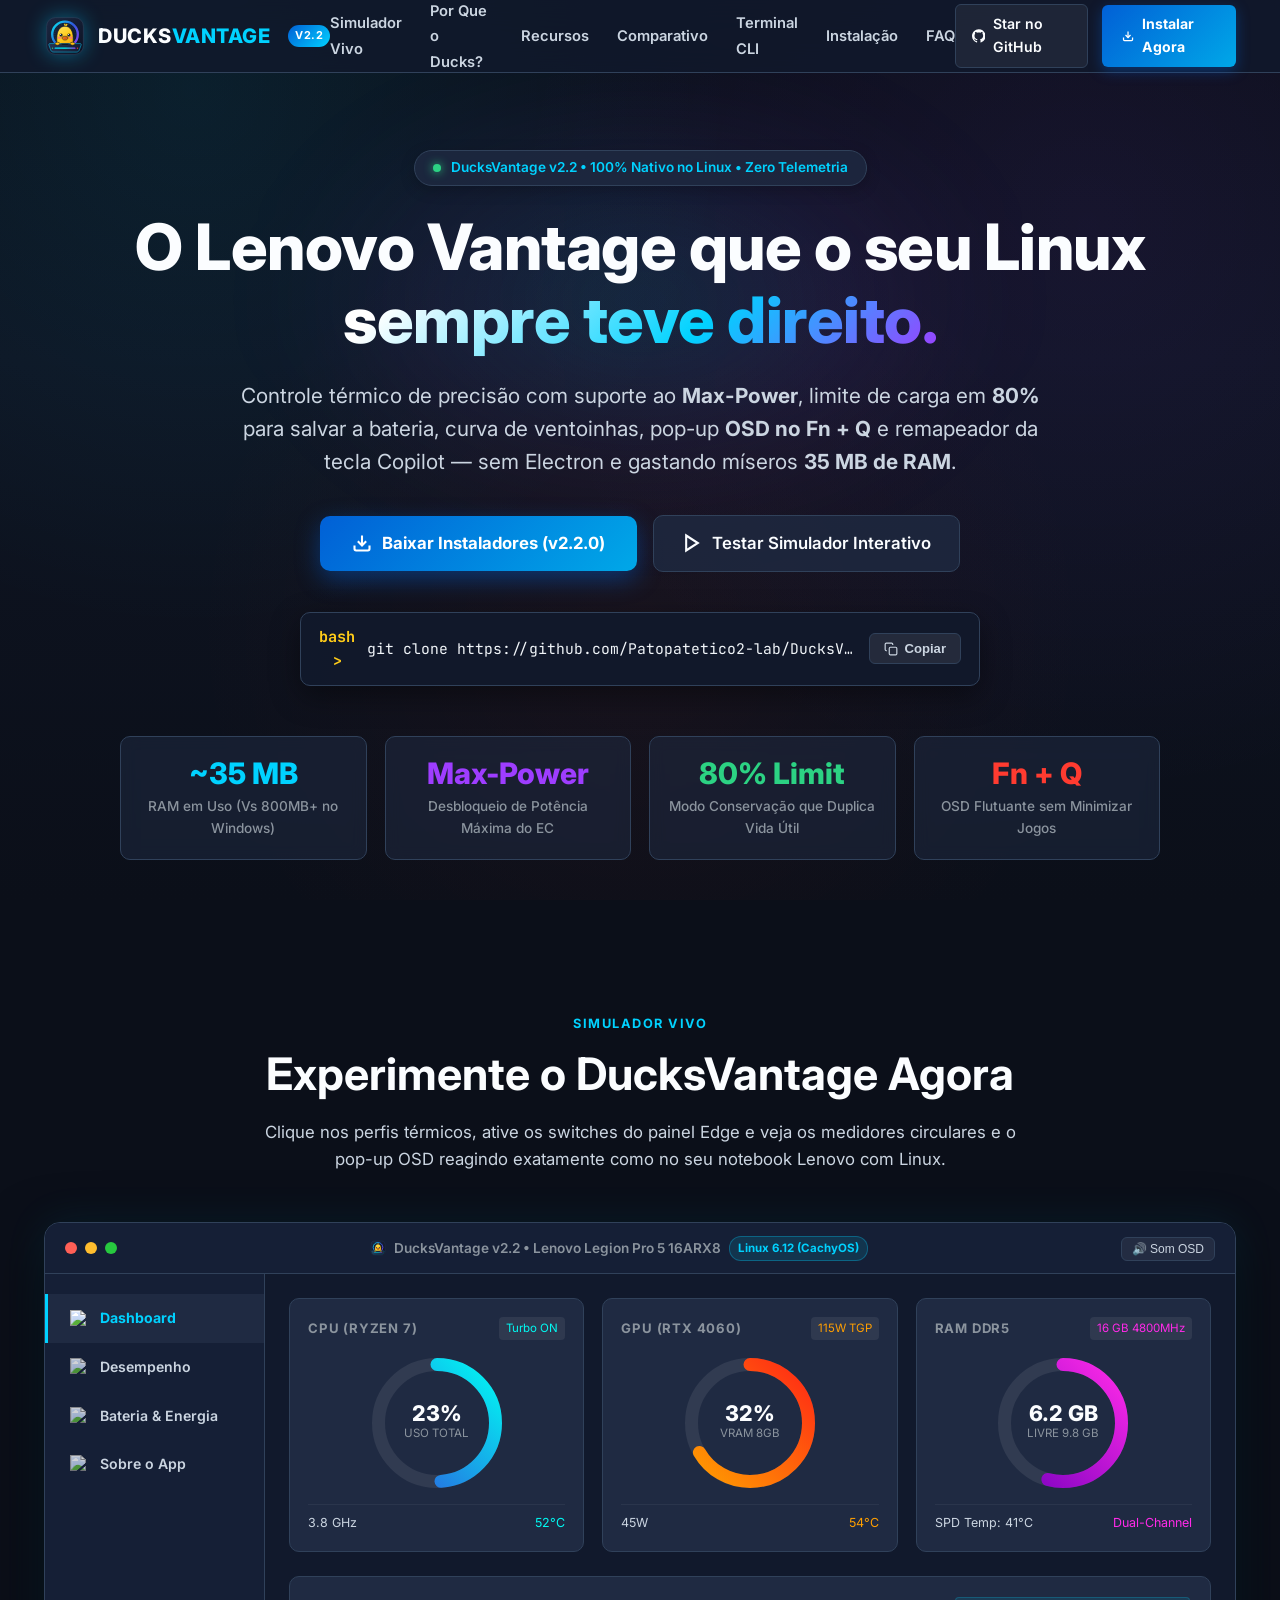
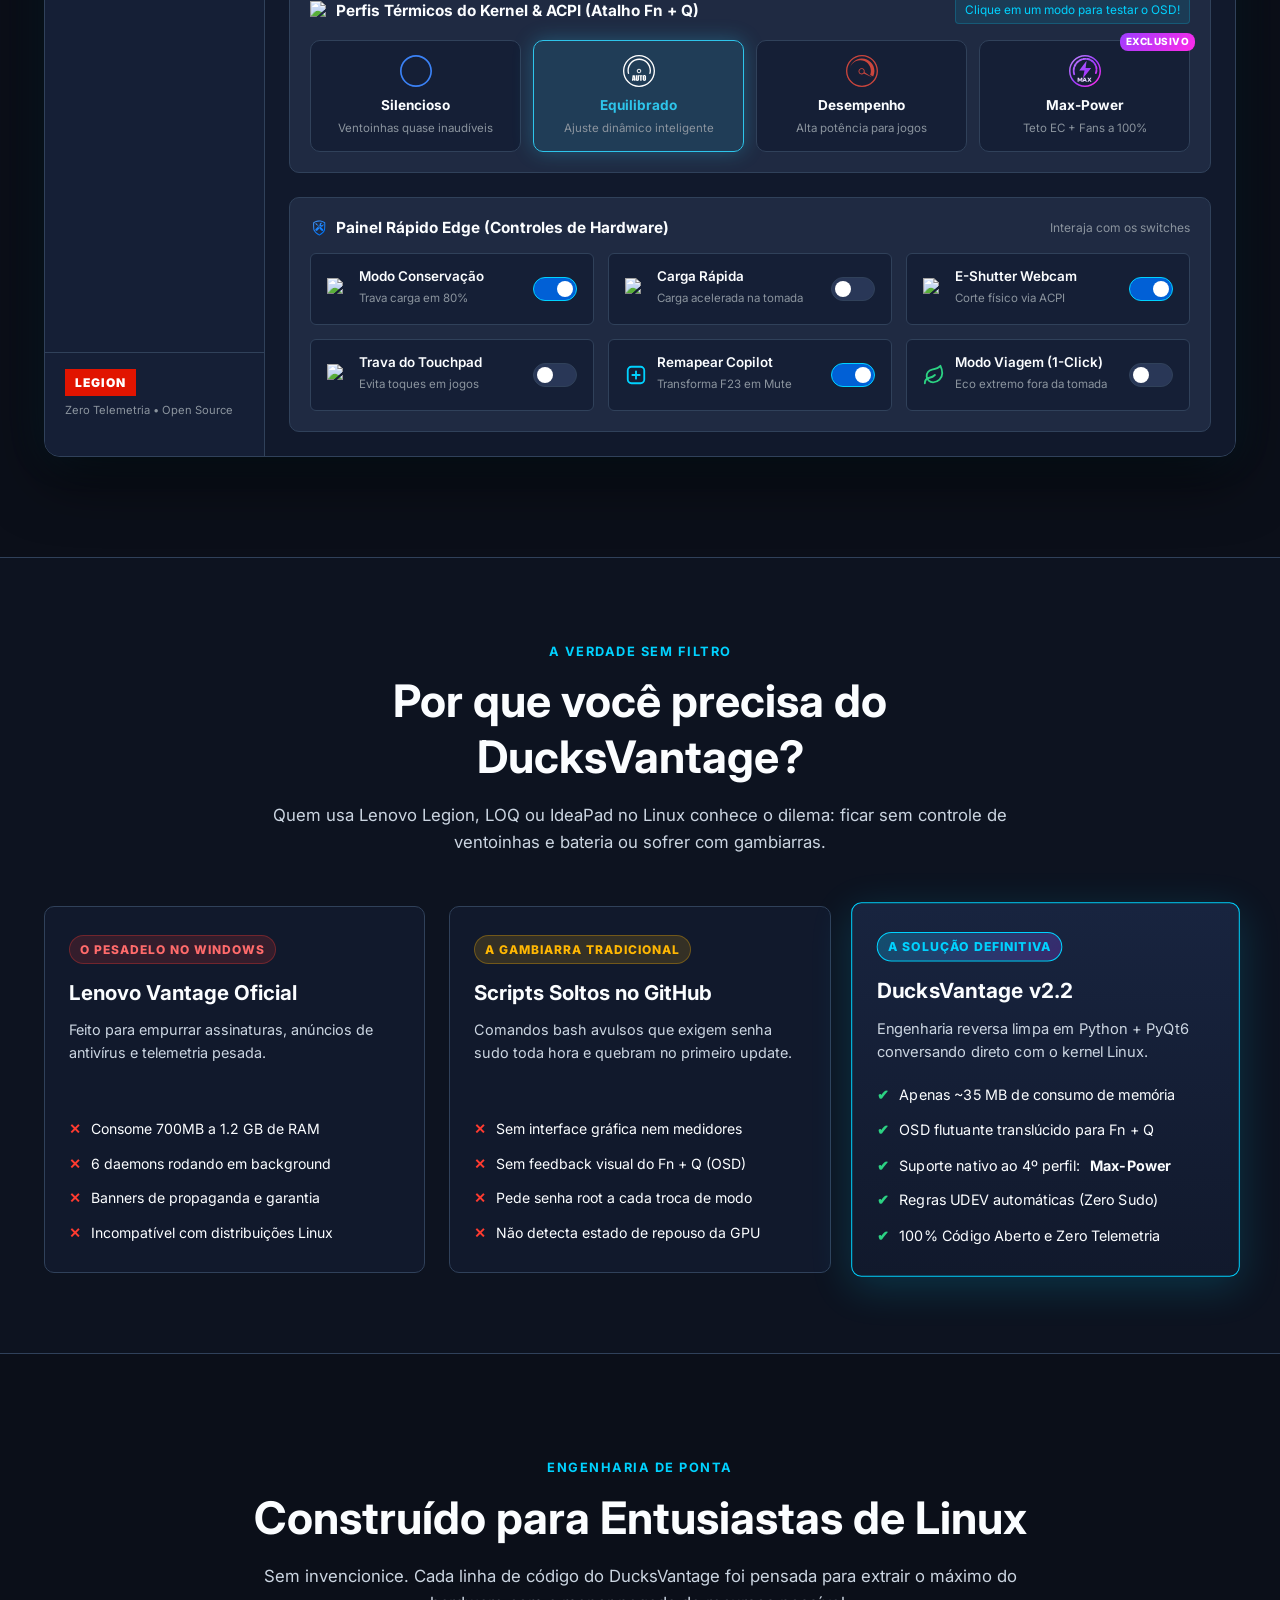
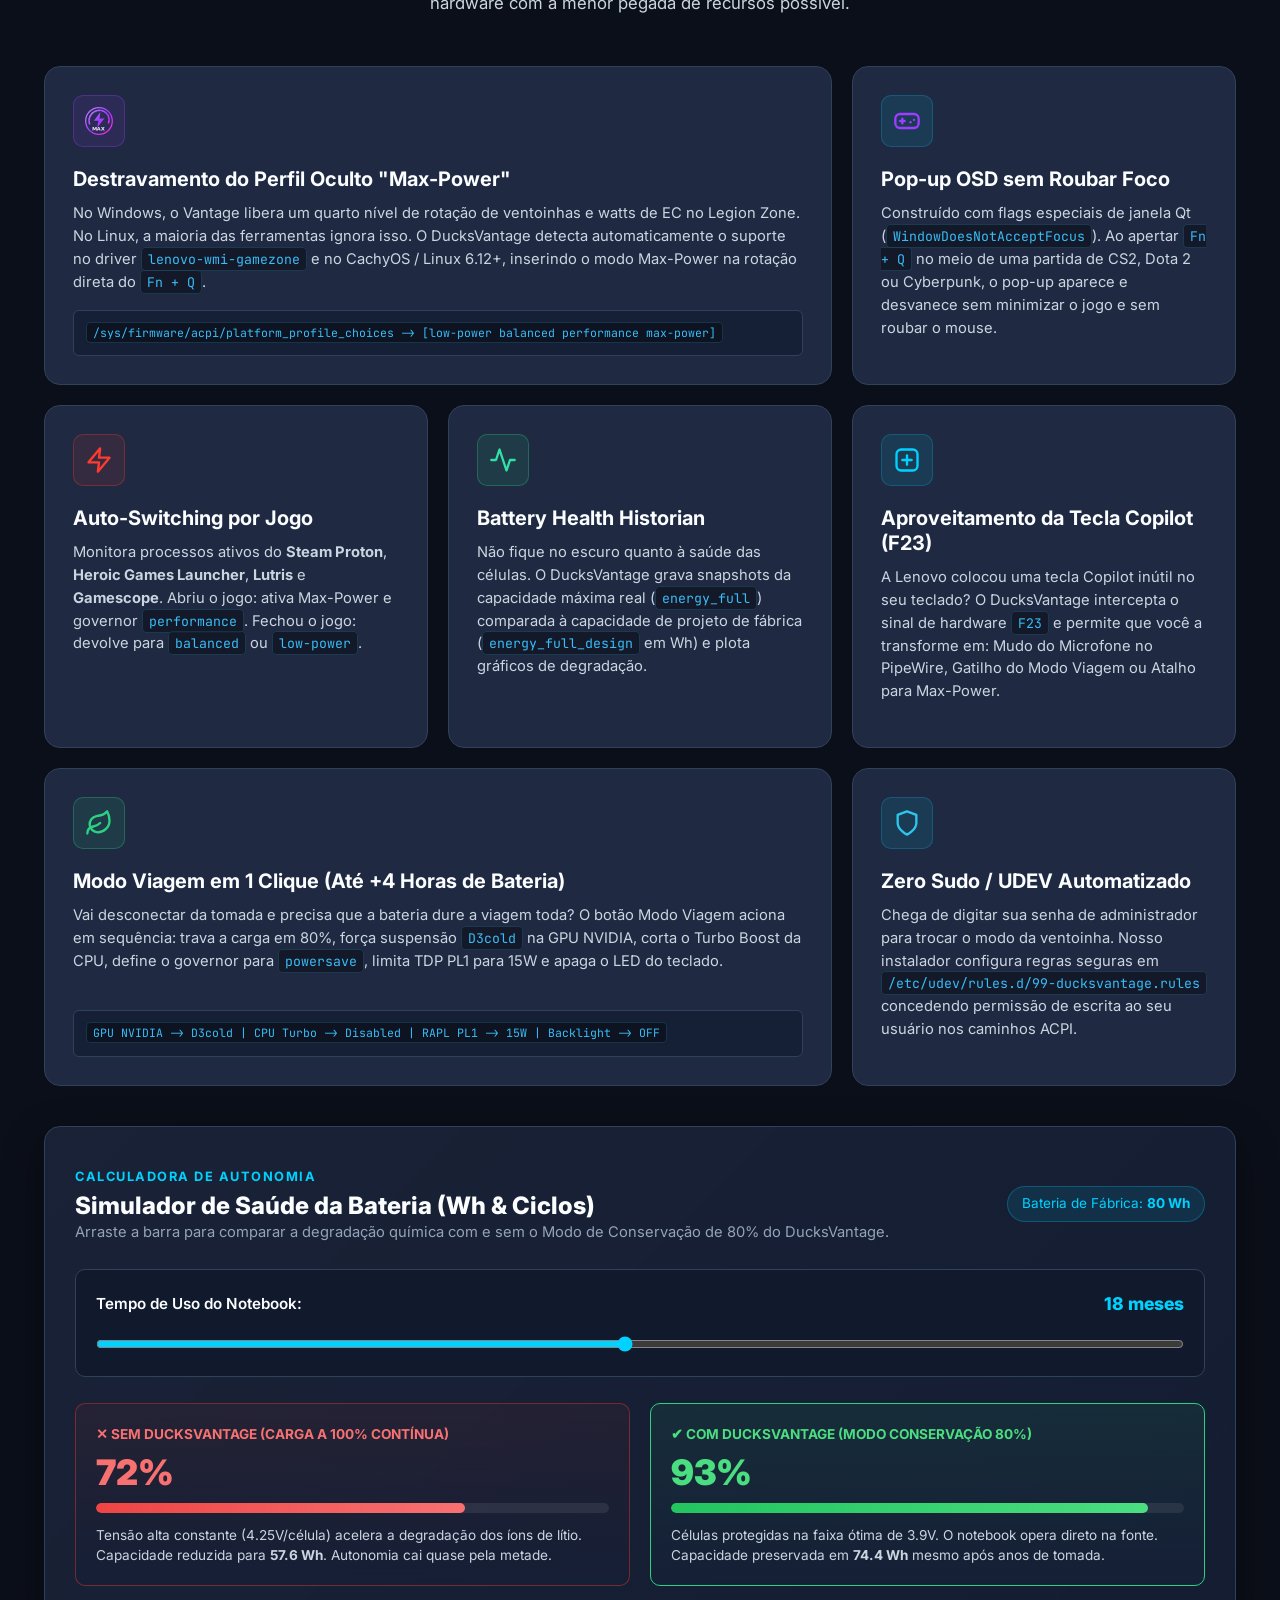
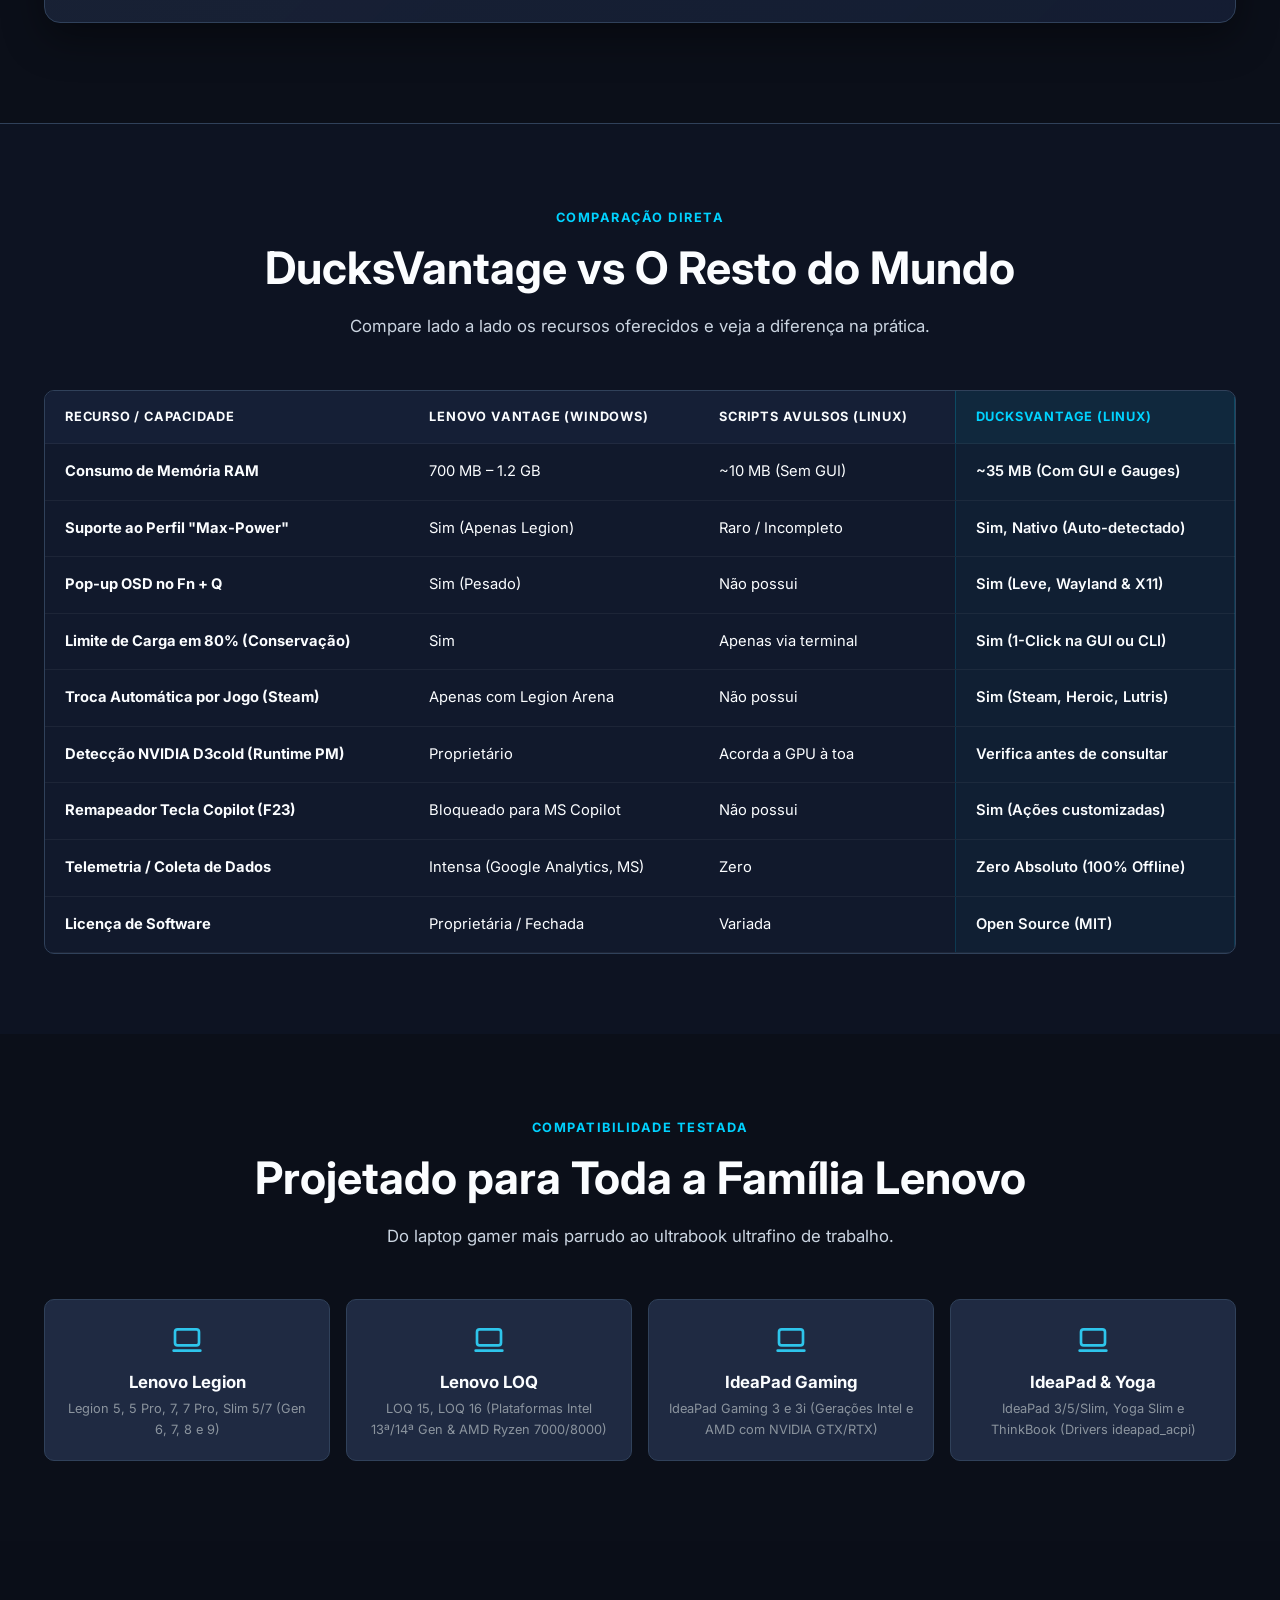
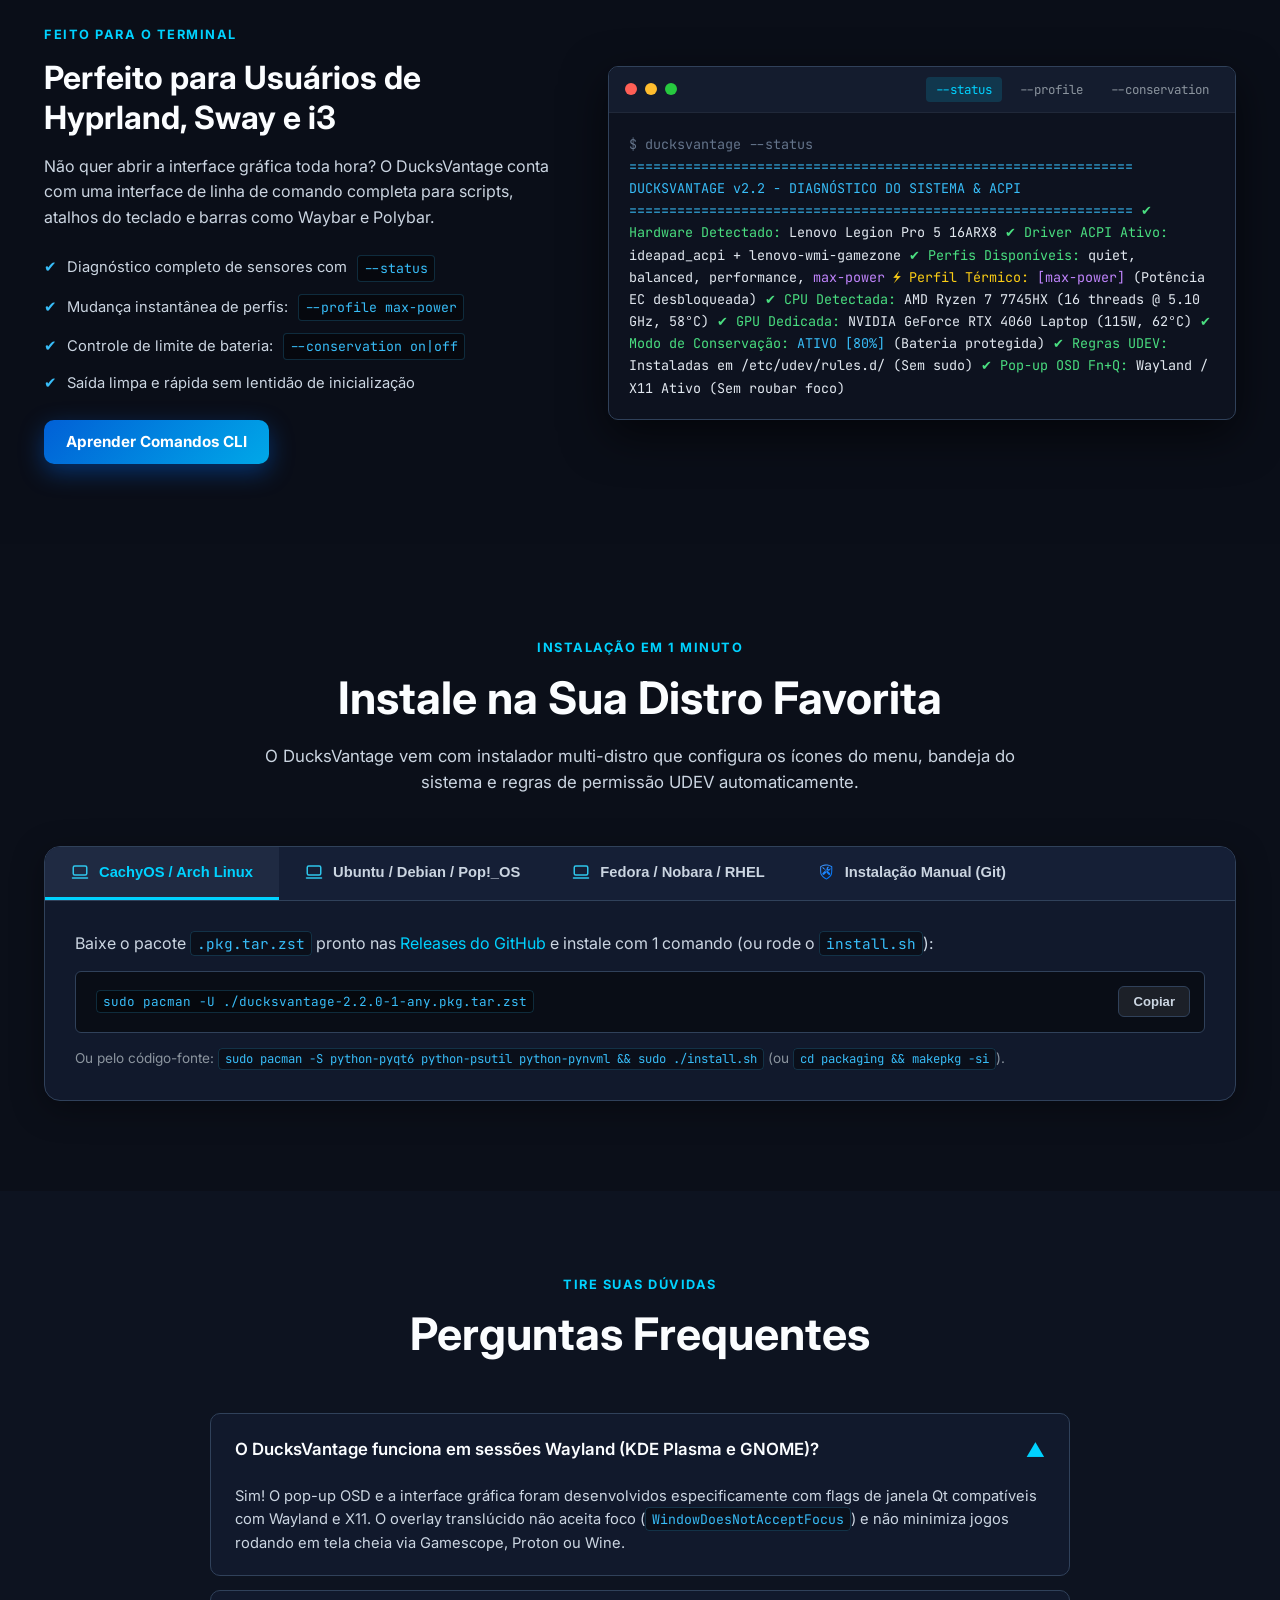
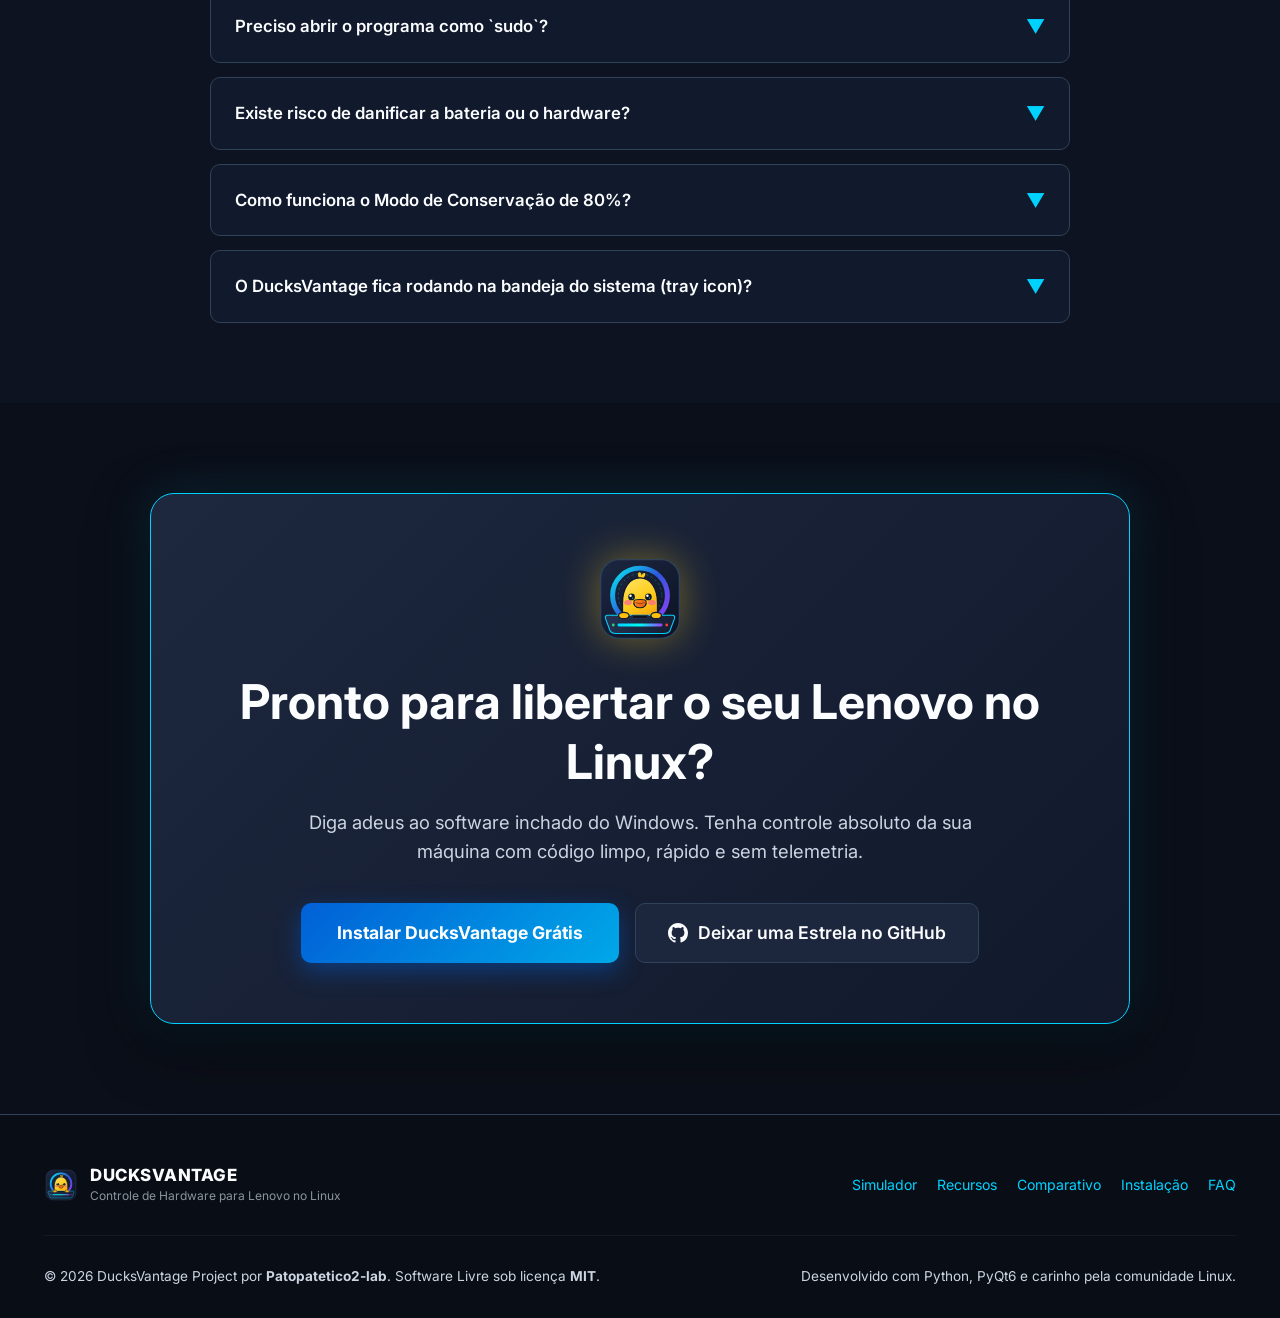
==== commit 0d78e120: "release: preparar v2.2.0 com empacotamento .deb, .rpm, Arch, AppImage e GitHub Actions Release" ====
--- a/docs/index.html
+++ b/docs/index.html
@@ -54,7 +54,7 @@
       <a href="#" class="brand">
         <img src="assets/icons/ducksvantage_logo.svg" alt="DucksVantage Logo" class="brand-icon">
         <span class="brand-text">DUCKS<span>VANTAGE</span></span>
-        <span class="brand-badge">v2.0</span>
+        <span class="brand-badge">v2.2</span>
       </a>
 
       <ul class="nav-links">
@@ -96,7 +96,7 @@
       
       <div class="hero-pill">
         <span class="hero-pill-dot"></span>
-        <span>DucksVantage 2.0 • 100% Nativo no Linux • Zero Telemetria</span>
+        <span>DucksVantage v2.2 • 100% Nativo no Linux • Zero Telemetria</span>
       </div>
 
       <h1 class="hero-title">
@@ -109,18 +109,19 @@
       </p>
 
       <div class="hero-actions">
-        <a href="#simulador" class="btn-hero-primary">
+        <a href="https://github.com/Patopatetico2-lab/DucksVantage/releases/latest" target="_blank" class="btn-hero-primary">
+          <svg width="20" height="20" viewBox="0 0 24 24" fill="none" stroke="currentColor" stroke-width="2.5">
+            <path d="M21 15v4a2 2 0 0 1-2 2H5a2 2 0 0 1-2-2v-4"/>
+            <polyline points="7 10 12 15 17 10"/>
+            <line x1="12" y1="15" x2="12" y2="3"/>
+          </svg>
+          <span>Baixar Instaladores (v2.2.0)</span>
+        </a>
+        <a href="#simulador" class="btn-hero-secondary">
           <svg width="20" height="20" viewBox="0 0 24 24" fill="none" stroke="currentColor" stroke-width="2.5">
             <polygon points="5 3 19 12 5 21 5 3"/>
           </svg>
           <span>Testar Simulador Interativo</span>
-        </a>
-        <a href="#instalacao" class="btn-hero-secondary">
-          <svg width="20" height="20" viewBox="0 0 24 24" fill="none" stroke="currentColor" stroke-width="2">
-            <path d="M4 17l6-6-6-6"/>
-            <path d="M12 19h8"/>
-          </svg>
-          <span>Ver Comandos de Instalação</span>
         </a>
       </div>
 
@@ -185,7 +186,7 @@
           </div>
           <div class="window-title">
             <img src="assets/icons/ducksvantage_logo.svg" width="16" height="16" alt="Duck icon">
-            <span>DucksVantage 2.0 • Lenovo Legion Pro 5 16ARX8</span>
+            <span>DucksVantage v2.2 • Lenovo Legion Pro 5 16ARX8</span>
             <span class="window-chip">Linux 6.12 (CachyOS)</span>
           </div>
           <div>
@@ -499,7 +500,7 @@
         <!-- Card 3: DucksVantage (O Vencedor) -->
         <div class="comp-card highlight">
           <span class="comp-badge badge-winner">A SOLUÇÃO DEFINITIVA</span>
-          <h3>DucksVantage 2.0</h3>
+          <h3>DucksVantage v2.2</h3>
           <p>Engenharia reversa limpa em Python + PyQt6 conversando direto com o kernel Linux.</p>
           <ul class="comp-list">
             <li class="comp-item"><span class="icon-good">✔</span> Apenas ~35 MB de consumo de memória</li>
@@ -852,7 +853,7 @@
           <div class="terminal-content" id="terminal-screen">
 <span class="t-dim">$ ducksvantage --status</span>
 <span class="t-cyan">===============================================================</span>
-<span class="t-cyan">       DUCKSVANTAGE v2.0 - DIAGNÓSTICO DO SISTEMA &amp; ACPI       </span>
+<span class="t-cyan">       DUCKSVANTAGE v2.2 - DIAGNÓSTICO DO SISTEMA &amp; ACPI       </span>
 <span class="t-cyan">===============================================================</span>
 <span class="t-green">✔ Hardware Detectado:</span> Lenovo Legion Pro 5 16ARX8
 <span class="t-green">✔ Driver ACPI Ativo:</span>  ideapad_acpi + lenovo-wmi-gamezone
@@ -907,40 +908,38 @@
         <div class="install-body">
           <!-- Pane Arch / CachyOS -->
           <div class="install-pane active" id="tab-arch">
-            <p>Instale as dependências via <code>pacman</code> e execute o script instalador:</p>
+            <p>Baixe o pacote <code>.pkg.tar.zst</code> pronto nas <a href="https://github.com/Patopatetico2-lab/DucksVantage/releases/latest" target="_blank">Releases do GitHub</a> e instale com 1 comando (ou rode o <code>install.sh</code>):</p>
             <div class="code-block-wrapper">
-              <button class="btn-copy btn-copy-code" data-clipboard="sudo pacman -S python-pyqt6 python-psutil python-pynvml
-sudo ./install.sh">Copiar</button>
-              <pre><code>sudo pacman -S python-pyqt6 python-psutil python-pynvml
-sudo ./install.sh</code></pre>
+              <button class="btn-copy btn-copy-code" data-clipboard="sudo pacman -U ./ducksvantage-2.2.0-1-any.pkg.tar.zst">Copiar</button>
+              <pre><code>sudo pacman -U ./ducksvantage-2.2.0-1-any.pkg.tar.zst</code></pre>
             </div>
             <p style="margin-top: 15px; font-size: 0.85rem; color: #8b949e;">
-              Dica: Você também pode empacotar como pacote nativo do Arch via <code>cd packaging &amp;&amp; makepkg -si</code>.
+              Ou pelo código-fonte: <code>sudo pacman -S python-pyqt6 python-psutil python-pynvml &amp;&amp; sudo ./install.sh</code> (ou <code>cd packaging &amp;&amp; makepkg -si</code>).
             </p>
           </div>
 
           <!-- Pane Ubuntu / Debian -->
           <div class="install-pane" id="tab-ubuntu">
-            <p>Para Ubuntu 22.04+, Debian 12+, Linux Mint ou Pop!_OS:</p>
+            <p>Para Ubuntu 22.04+, Debian 12+, Linux Mint ou Pop!_OS — baixe o <code>.deb</code> (ou <code>.AppImage</code>) nas <a href="https://github.com/Patopatetico2-lab/DucksVantage/releases/latest" target="_blank">Releases do GitHub</a>:</p>
             <div class="code-block-wrapper">
-              <button class="btn-copy btn-copy-code" data-clipboard="sudo apt update
-sudo apt install python3-pyqt6 python3-psutil python3-pynvml policykit-1
-sudo ./install.sh">Copiar</button>
-              <pre><code>sudo apt update
-sudo apt install python3-pyqt6 python3-psutil python3-pynvml policykit-1
-sudo ./install.sh</code></pre>
-            </div>
+              <button class="btn-copy btn-copy-code" data-clipboard="sudo apt install ./ducksvantage_2.2.0_all.deb">Copiar</button>
+              <pre><code>sudo apt install ./ducksvantage_2.2.0_all.deb</code></pre>
+            </div>
+            <p style="margin-top: 15px; font-size: 0.85rem; color: #8b949e;">
+              Ou portátil sem instalar (AppImage): <code>chmod +x DucksVantage-2.2.0-x86_64.AppImage &amp;&amp; ./DucksVantage-2.2.0-x86_64.AppImage</code>
+            </p>
           </div>
 
           <!-- Pane Fedora -->
           <div class="install-pane" id="tab-fedora">
-            <p>Para Fedora 39/40, Nobara ou RHEL 9:</p>
+            <p>Para Fedora, Nobara ou openSUSE — baixe o pacote <code>.rpm</code> nas <a href="https://github.com/Patopatetico2-lab/DucksVantage/releases/latest" target="_blank">Releases do GitHub</a>:</p>
             <div class="code-block-wrapper">
-              <button class="btn-copy btn-copy-code" data-clipboard="sudo dnf install python3-pyqt6 python3-psutil python3-pynvml polkit
-sudo ./install.sh">Copiar</button>
-              <pre><code>sudo dnf install python3-pyqt6 python3-psutil python3-pynvml polkit
-sudo ./install.sh</code></pre>
-            </div>
+              <button class="btn-copy btn-copy-code" data-clipboard="sudo dnf install ./ducksvantage-2.2.0-1.noarch.rpm">Copiar</button>
+              <pre><code>sudo dnf install ./ducksvantage-2.2.0-1.noarch.rpm</code></pre>
+            </div>
+            <p style="margin-top: 15px; font-size: 0.85rem; color: #8b949e;">
+              Ou pelo código-fonte: <code>sudo dnf install python3-pyqt6 python3-psutil python3-pynvml polkit &amp;&amp; sudo ./install.sh</code>
+            </p>
           </div>
 
           <!-- Pane Manual -->
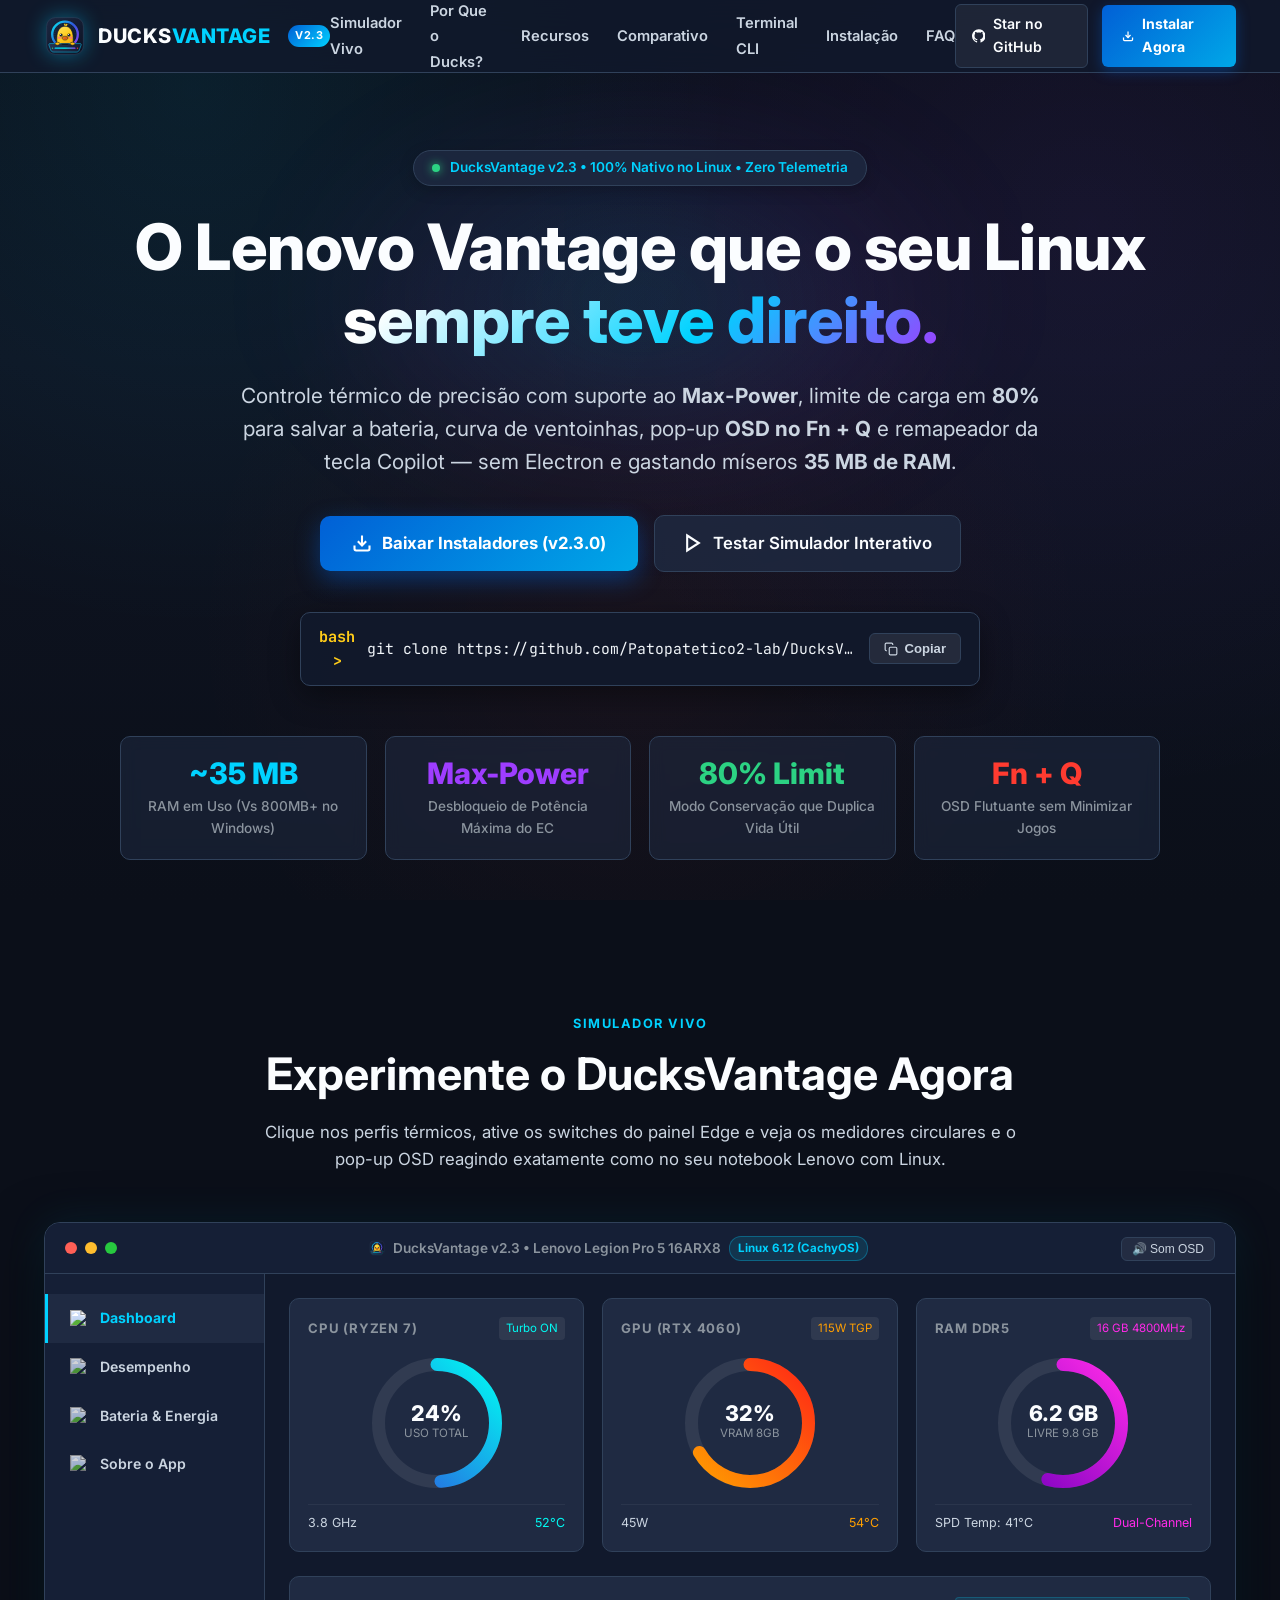
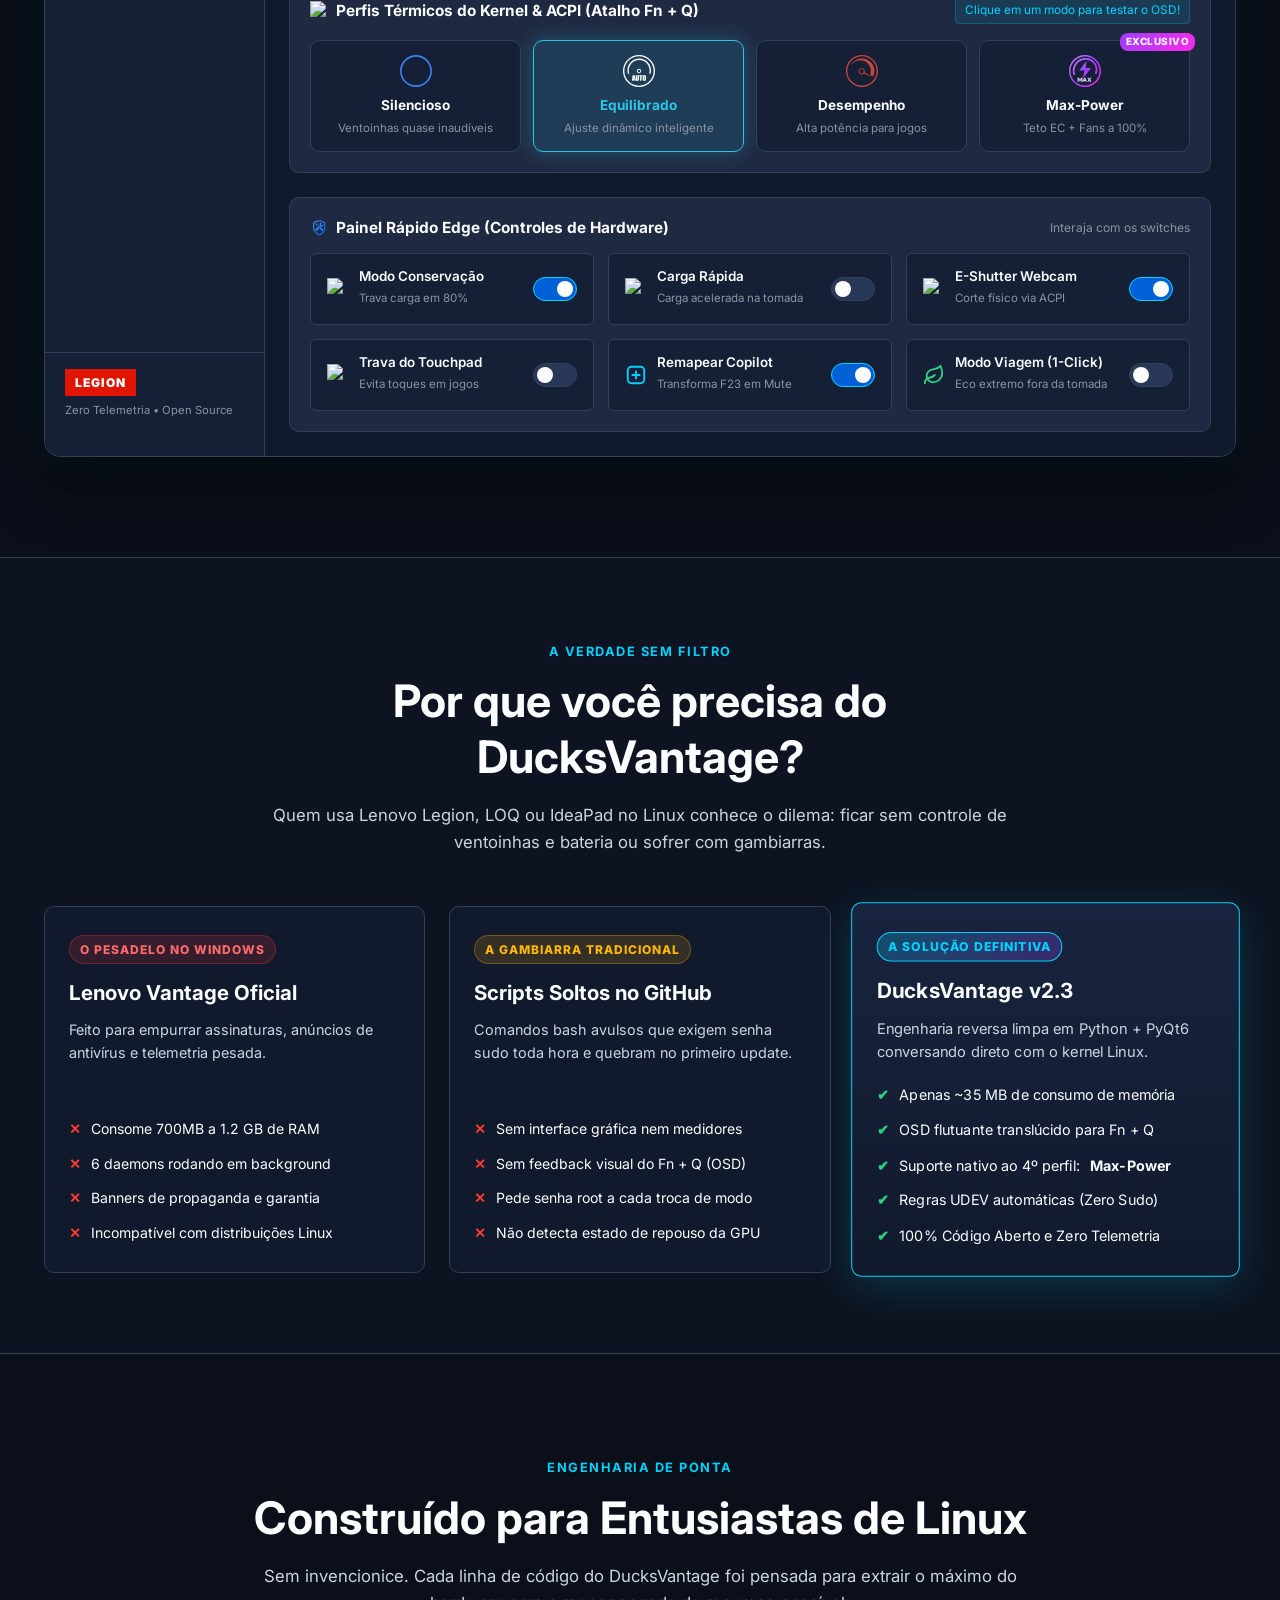
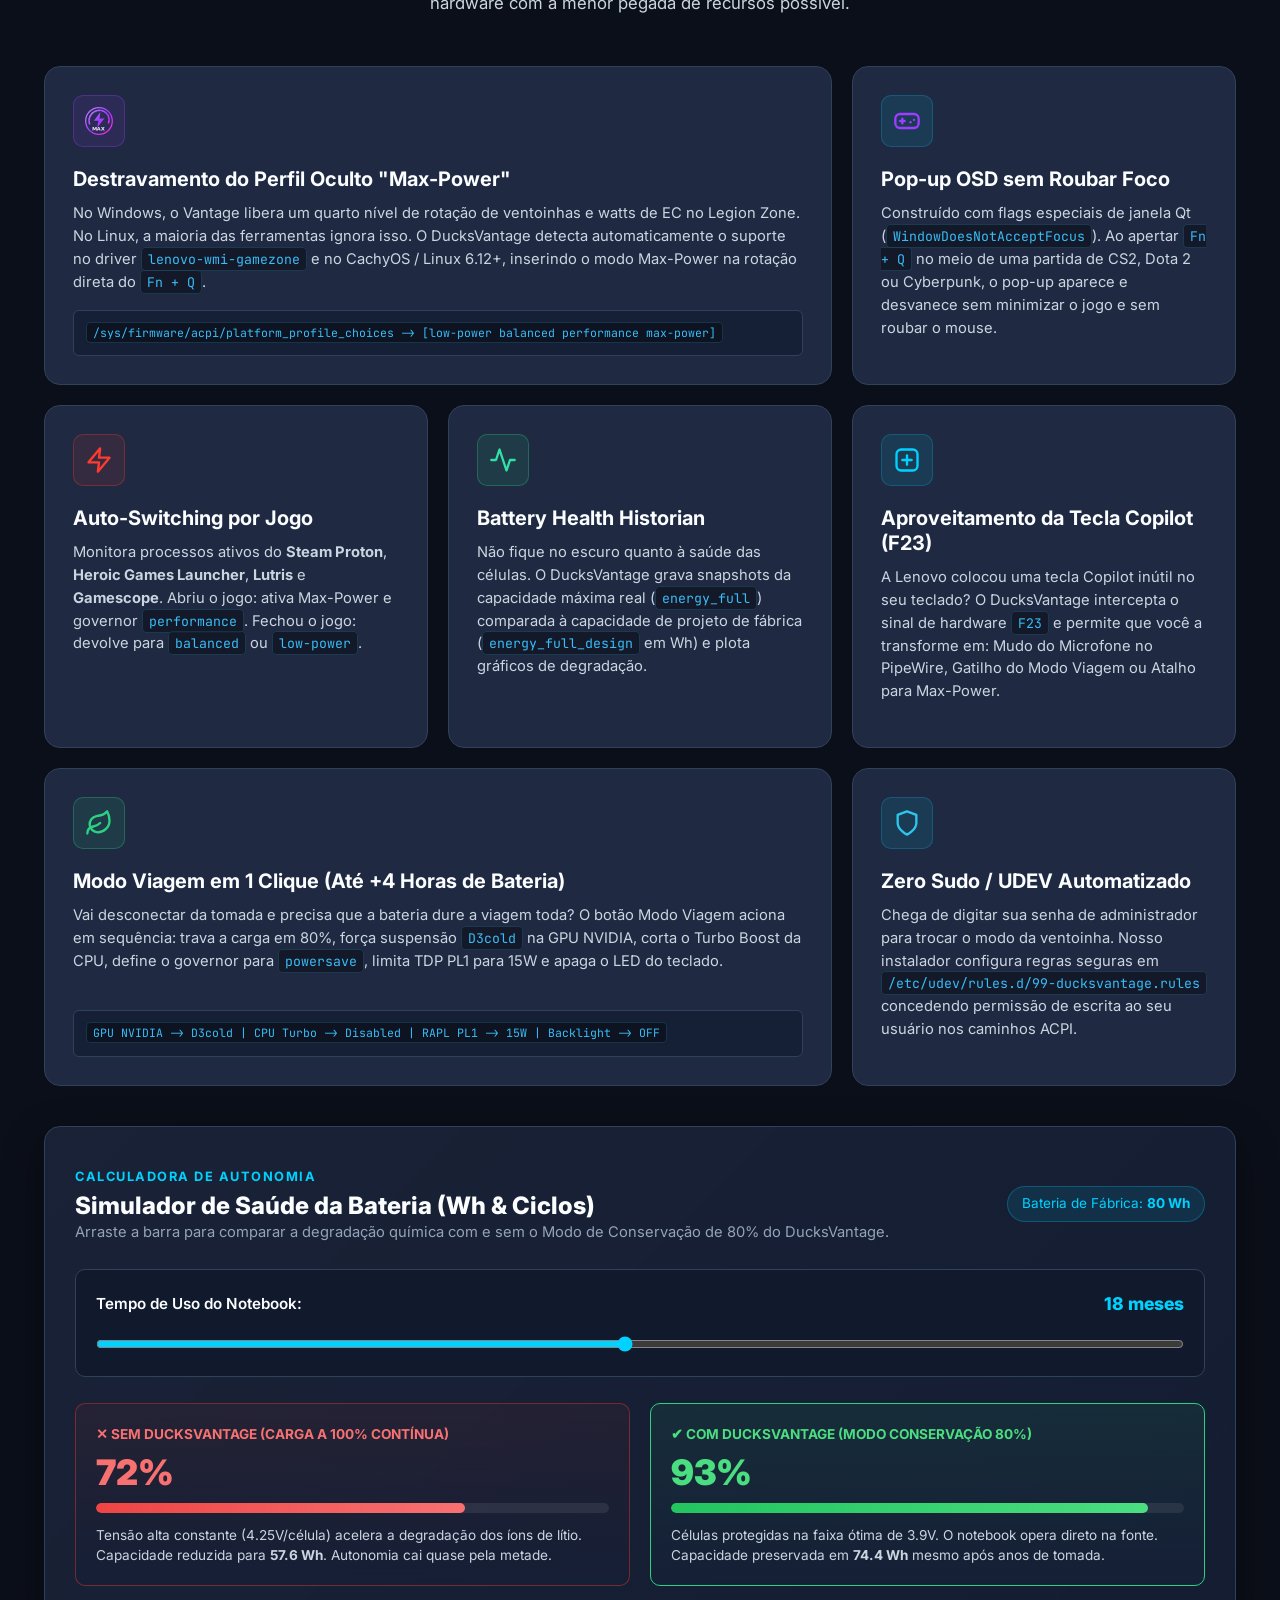
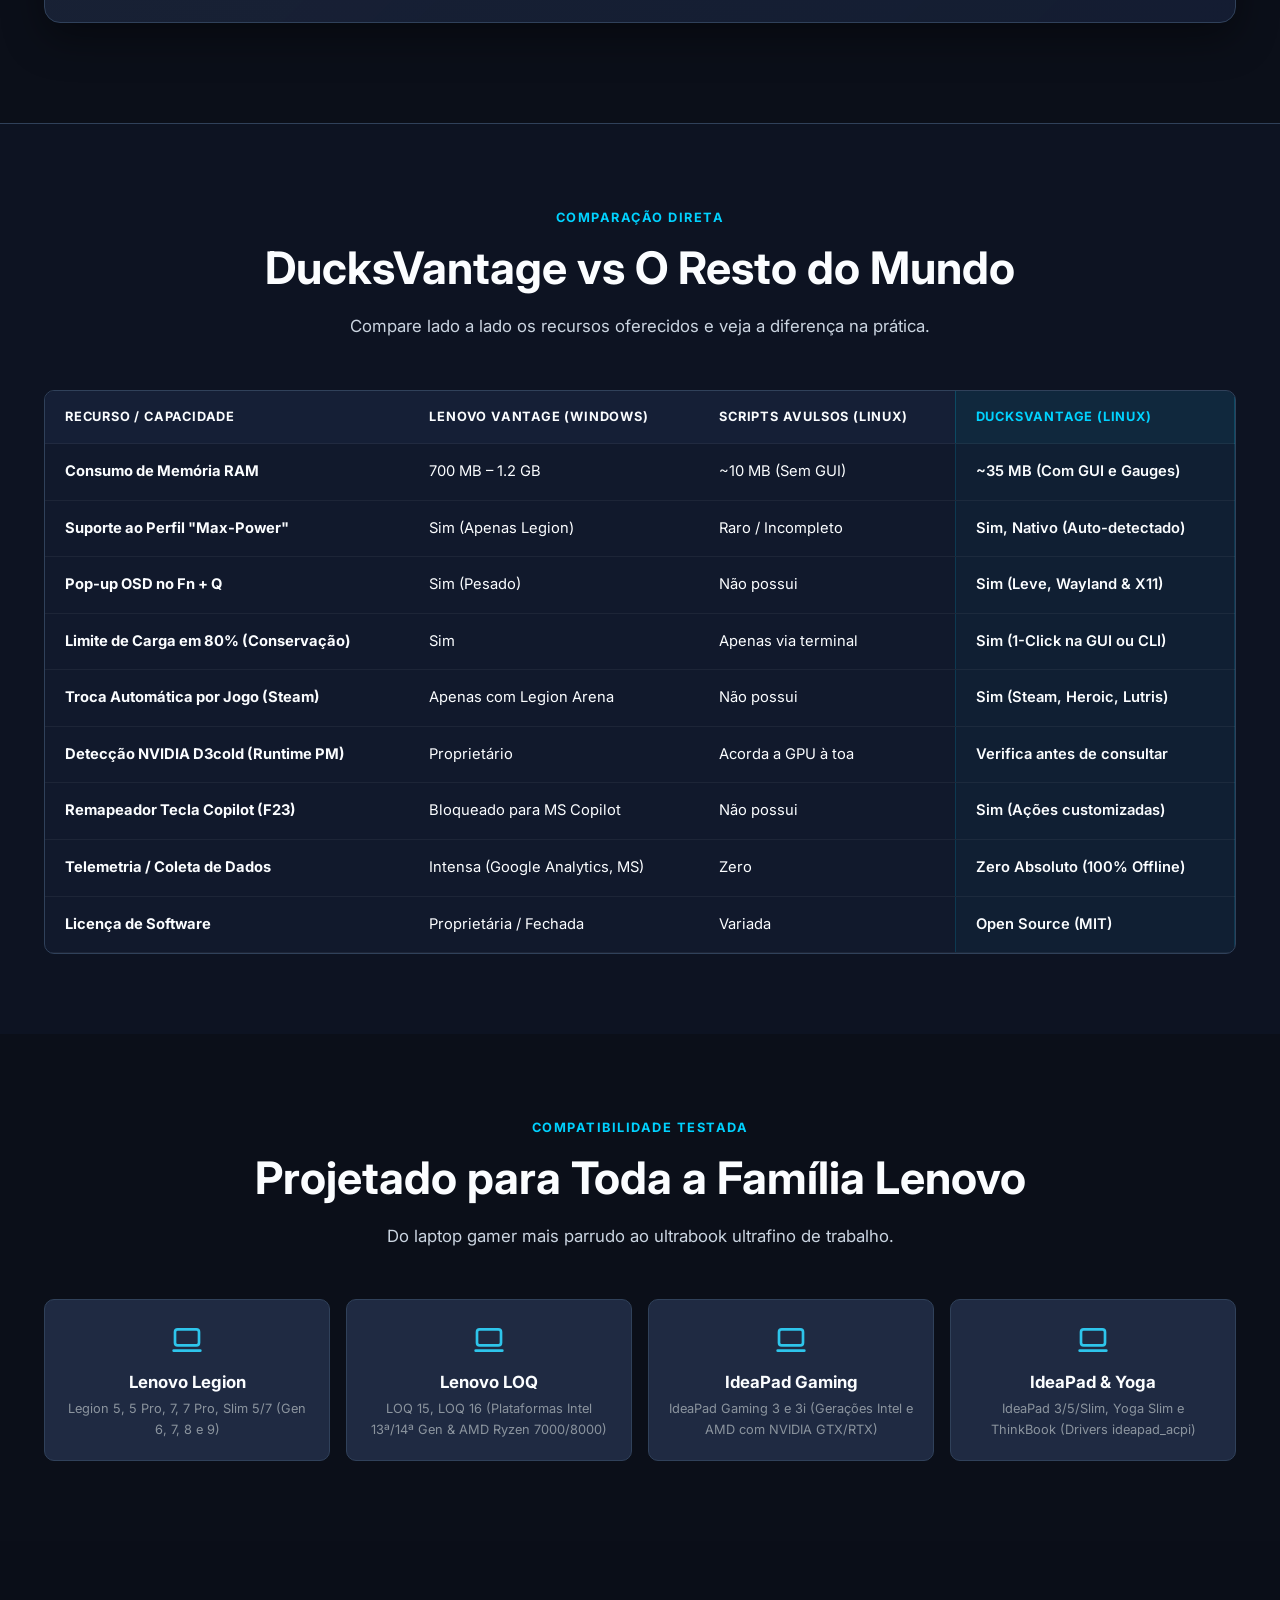
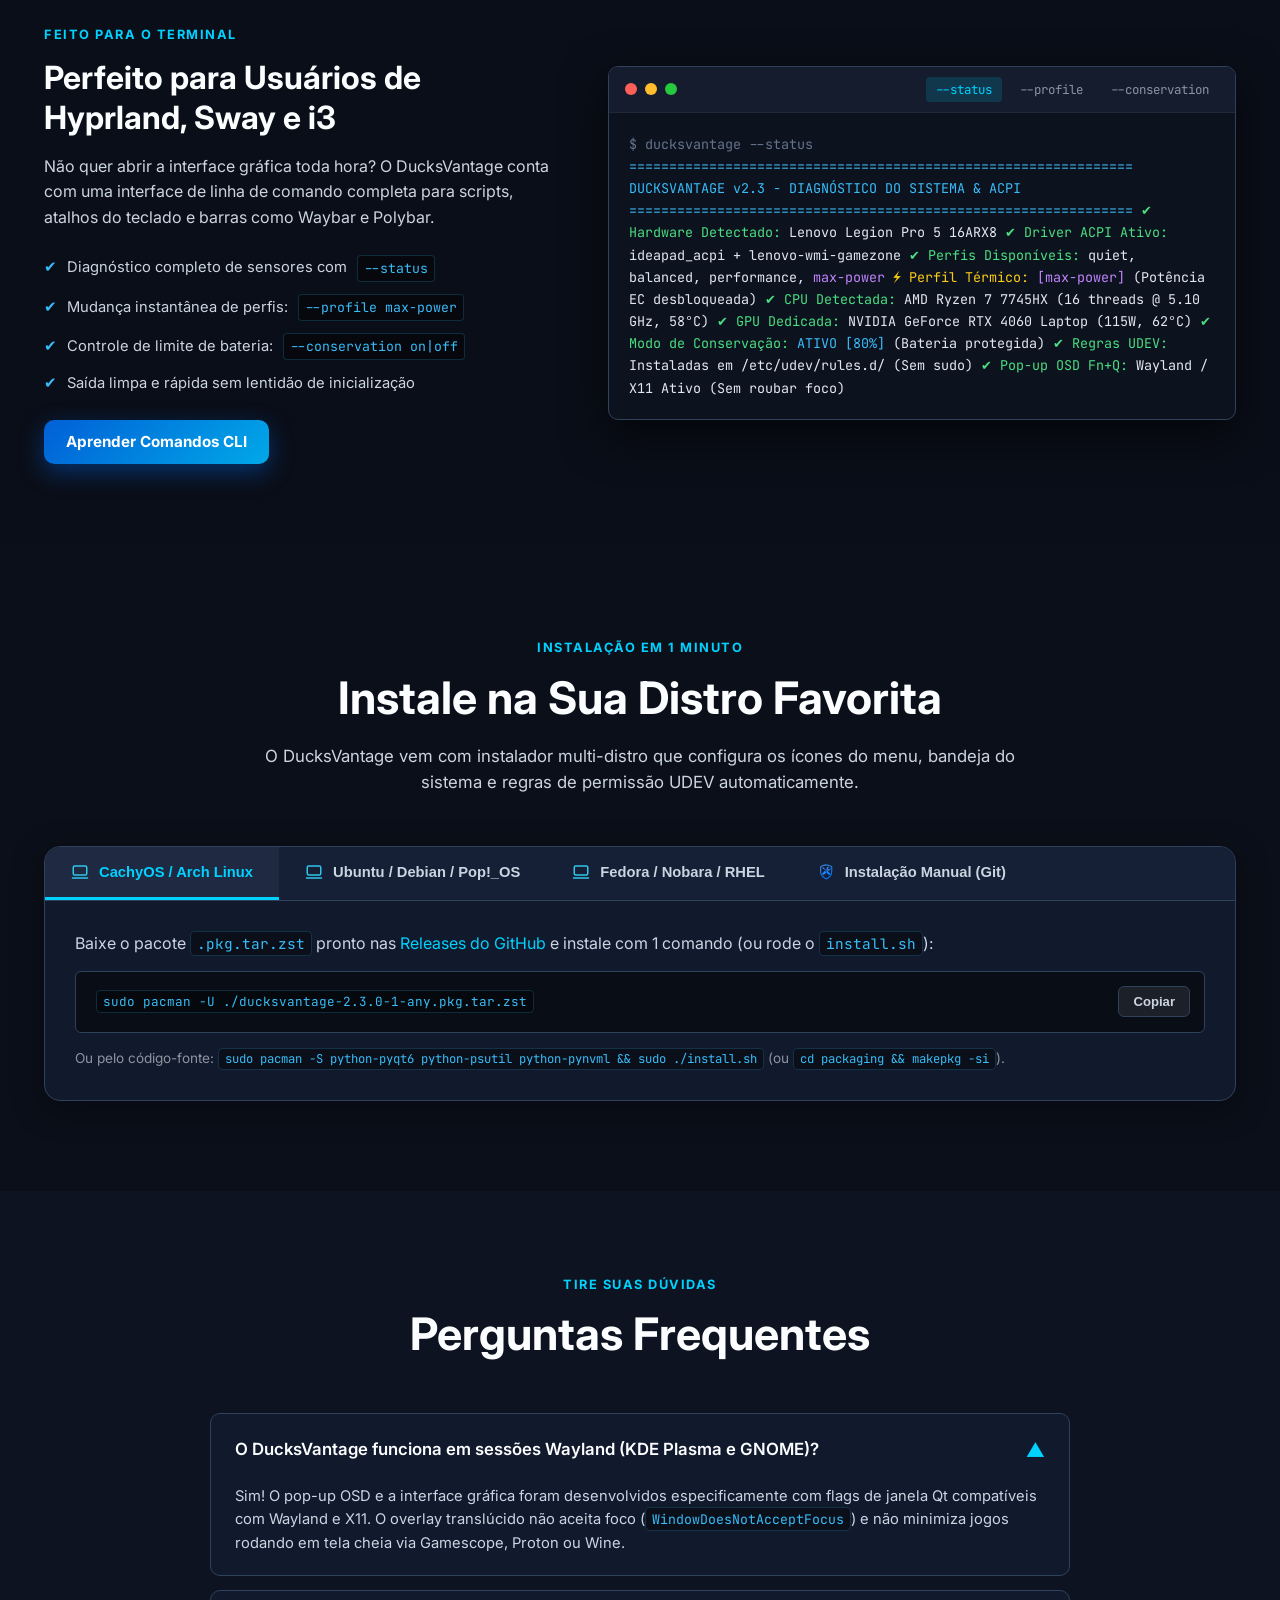
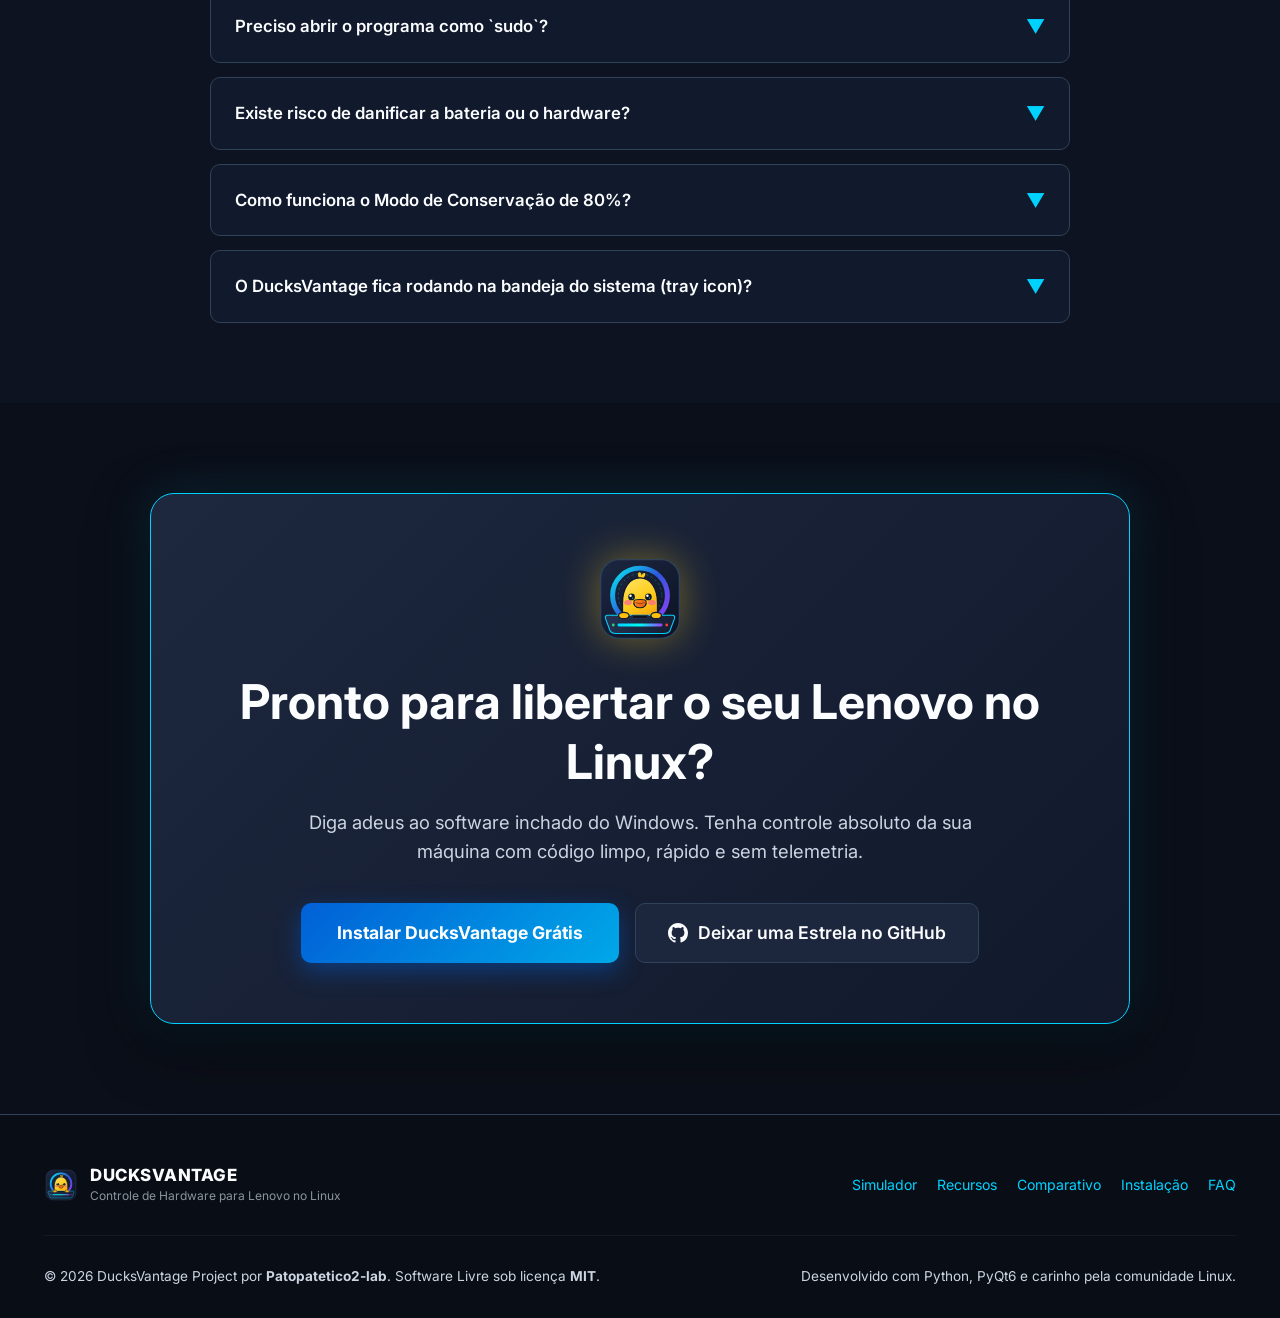
==== commit b64fa404: "feat: restaurar controle fácil de ventoinhas WMI/EC, melhorias de repositório/CI e lançar v2.3.0" ====
--- a/docs/index.html
+++ b/docs/index.html
@@ -54,7 +54,7 @@
       <a href="#" class="brand">
         <img src="assets/icons/ducksvantage_logo.svg" alt="DucksVantage Logo" class="brand-icon">
         <span class="brand-text">DUCKS<span>VANTAGE</span></span>
-        <span class="brand-badge">v2.2</span>
+        <span class="brand-badge">v2.3</span>
       </a>
 
       <ul class="nav-links">
@@ -96,7 +96,7 @@
       
       <div class="hero-pill">
         <span class="hero-pill-dot"></span>
-        <span>DucksVantage v2.2 • 100% Nativo no Linux • Zero Telemetria</span>
+        <span>DucksVantage v2.3 • 100% Nativo no Linux • Zero Telemetria</span>
       </div>
 
       <h1 class="hero-title">
@@ -115,7 +115,7 @@
             <polyline points="7 10 12 15 17 10"/>
             <line x1="12" y1="15" x2="12" y2="3"/>
           </svg>
-          <span>Baixar Instaladores (v2.2.0)</span>
+          <span>Baixar Instaladores (v2.3.0)</span>
         </a>
         <a href="#simulador" class="btn-hero-secondary">
           <svg width="20" height="20" viewBox="0 0 24 24" fill="none" stroke="currentColor" stroke-width="2.5">
@@ -186,7 +186,7 @@
           </div>
           <div class="window-title">
             <img src="assets/icons/ducksvantage_logo.svg" width="16" height="16" alt="Duck icon">
-            <span>DucksVantage v2.2 • Lenovo Legion Pro 5 16ARX8</span>
+            <span>DucksVantage v2.3 • Lenovo Legion Pro 5 16ARX8</span>
             <span class="window-chip">Linux 6.12 (CachyOS)</span>
           </div>
           <div>
@@ -500,7 +500,7 @@
         <!-- Card 3: DucksVantage (O Vencedor) -->
         <div class="comp-card highlight">
           <span class="comp-badge badge-winner">A SOLUÇÃO DEFINITIVA</span>
-          <h3>DucksVantage v2.2</h3>
+          <h3>DucksVantage v2.3</h3>
           <p>Engenharia reversa limpa em Python + PyQt6 conversando direto com o kernel Linux.</p>
           <ul class="comp-list">
             <li class="comp-item"><span class="icon-good">✔</span> Apenas ~35 MB de consumo de memória</li>
@@ -853,7 +853,7 @@
           <div class="terminal-content" id="terminal-screen">
 <span class="t-dim">$ ducksvantage --status</span>
 <span class="t-cyan">===============================================================</span>
-<span class="t-cyan">       DUCKSVANTAGE v2.2 - DIAGNÓSTICO DO SISTEMA &amp; ACPI       </span>
+<span class="t-cyan">       DUCKSVANTAGE v2.3 - DIAGNÓSTICO DO SISTEMA &amp; ACPI       </span>
 <span class="t-cyan">===============================================================</span>
 <span class="t-green">✔ Hardware Detectado:</span> Lenovo Legion Pro 5 16ARX8
 <span class="t-green">✔ Driver ACPI Ativo:</span>  ideapad_acpi + lenovo-wmi-gamezone
@@ -910,8 +910,8 @@
           <div class="install-pane active" id="tab-arch">
             <p>Baixe o pacote <code>.pkg.tar.zst</code> pronto nas <a href="https://github.com/Patopatetico2-lab/DucksVantage/releases/latest" target="_blank">Releases do GitHub</a> e instale com 1 comando (ou rode o <code>install.sh</code>):</p>
             <div class="code-block-wrapper">
-              <button class="btn-copy btn-copy-code" data-clipboard="sudo pacman -U ./ducksvantage-2.2.0-1-any.pkg.tar.zst">Copiar</button>
-              <pre><code>sudo pacman -U ./ducksvantage-2.2.0-1-any.pkg.tar.zst</code></pre>
+              <button class="btn-copy btn-copy-code" data-clipboard="sudo pacman -U ./ducksvantage-2.3.0-1-any.pkg.tar.zst">Copiar</button>
+              <pre><code>sudo pacman -U ./ducksvantage-2.3.0-1-any.pkg.tar.zst</code></pre>
             </div>
             <p style="margin-top: 15px; font-size: 0.85rem; color: #8b949e;">
               Ou pelo código-fonte: <code>sudo pacman -S python-pyqt6 python-psutil python-pynvml &amp;&amp; sudo ./install.sh</code> (ou <code>cd packaging &amp;&amp; makepkg -si</code>).
@@ -922,11 +922,11 @@
           <div class="install-pane" id="tab-ubuntu">
             <p>Para Ubuntu 22.04+, Debian 12+, Linux Mint ou Pop!_OS — baixe o <code>.deb</code> (ou <code>.AppImage</code>) nas <a href="https://github.com/Patopatetico2-lab/DucksVantage/releases/latest" target="_blank">Releases do GitHub</a>:</p>
             <div class="code-block-wrapper">
-              <button class="btn-copy btn-copy-code" data-clipboard="sudo apt install ./ducksvantage_2.2.0_all.deb">Copiar</button>
-              <pre><code>sudo apt install ./ducksvantage_2.2.0_all.deb</code></pre>
+              <button class="btn-copy btn-copy-code" data-clipboard="sudo apt install ./ducksvantage_2.3.0_all.deb">Copiar</button>
+              <pre><code>sudo apt install ./ducksvantage_2.3.0_all.deb</code></pre>
             </div>
             <p style="margin-top: 15px; font-size: 0.85rem; color: #8b949e;">
-              Ou portátil sem instalar (AppImage): <code>chmod +x DucksVantage-2.2.0-x86_64.AppImage &amp;&amp; ./DucksVantage-2.2.0-x86_64.AppImage</code>
+              Ou portátil sem instalar (AppImage): <code>chmod +x DucksVantage-2.3.0-x86_64.AppImage &amp;&amp; ./DucksVantage-2.3.0-x86_64.AppImage</code>
             </p>
           </div>
 
@@ -934,8 +934,8 @@
           <div class="install-pane" id="tab-fedora">
             <p>Para Fedora, Nobara ou openSUSE — baixe o pacote <code>.rpm</code> nas <a href="https://github.com/Patopatetico2-lab/DucksVantage/releases/latest" target="_blank">Releases do GitHub</a>:</p>
             <div class="code-block-wrapper">
-              <button class="btn-copy btn-copy-code" data-clipboard="sudo dnf install ./ducksvantage-2.2.0-1.noarch.rpm">Copiar</button>
-              <pre><code>sudo dnf install ./ducksvantage-2.2.0-1.noarch.rpm</code></pre>
+              <button class="btn-copy btn-copy-code" data-clipboard="sudo dnf install ./ducksvantage-2.3.0-1.noarch.rpm">Copiar</button>
+              <pre><code>sudo dnf install ./ducksvantage-2.3.0-1.noarch.rpm</code></pre>
             </div>
             <p style="margin-top: 15px; font-size: 0.85rem; color: #8b949e;">
               Ou pelo código-fonte: <code>sudo dnf install python3-pyqt6 python3-psutil python3-pynvml polkit &amp;&amp; sudo ./install.sh</code>
